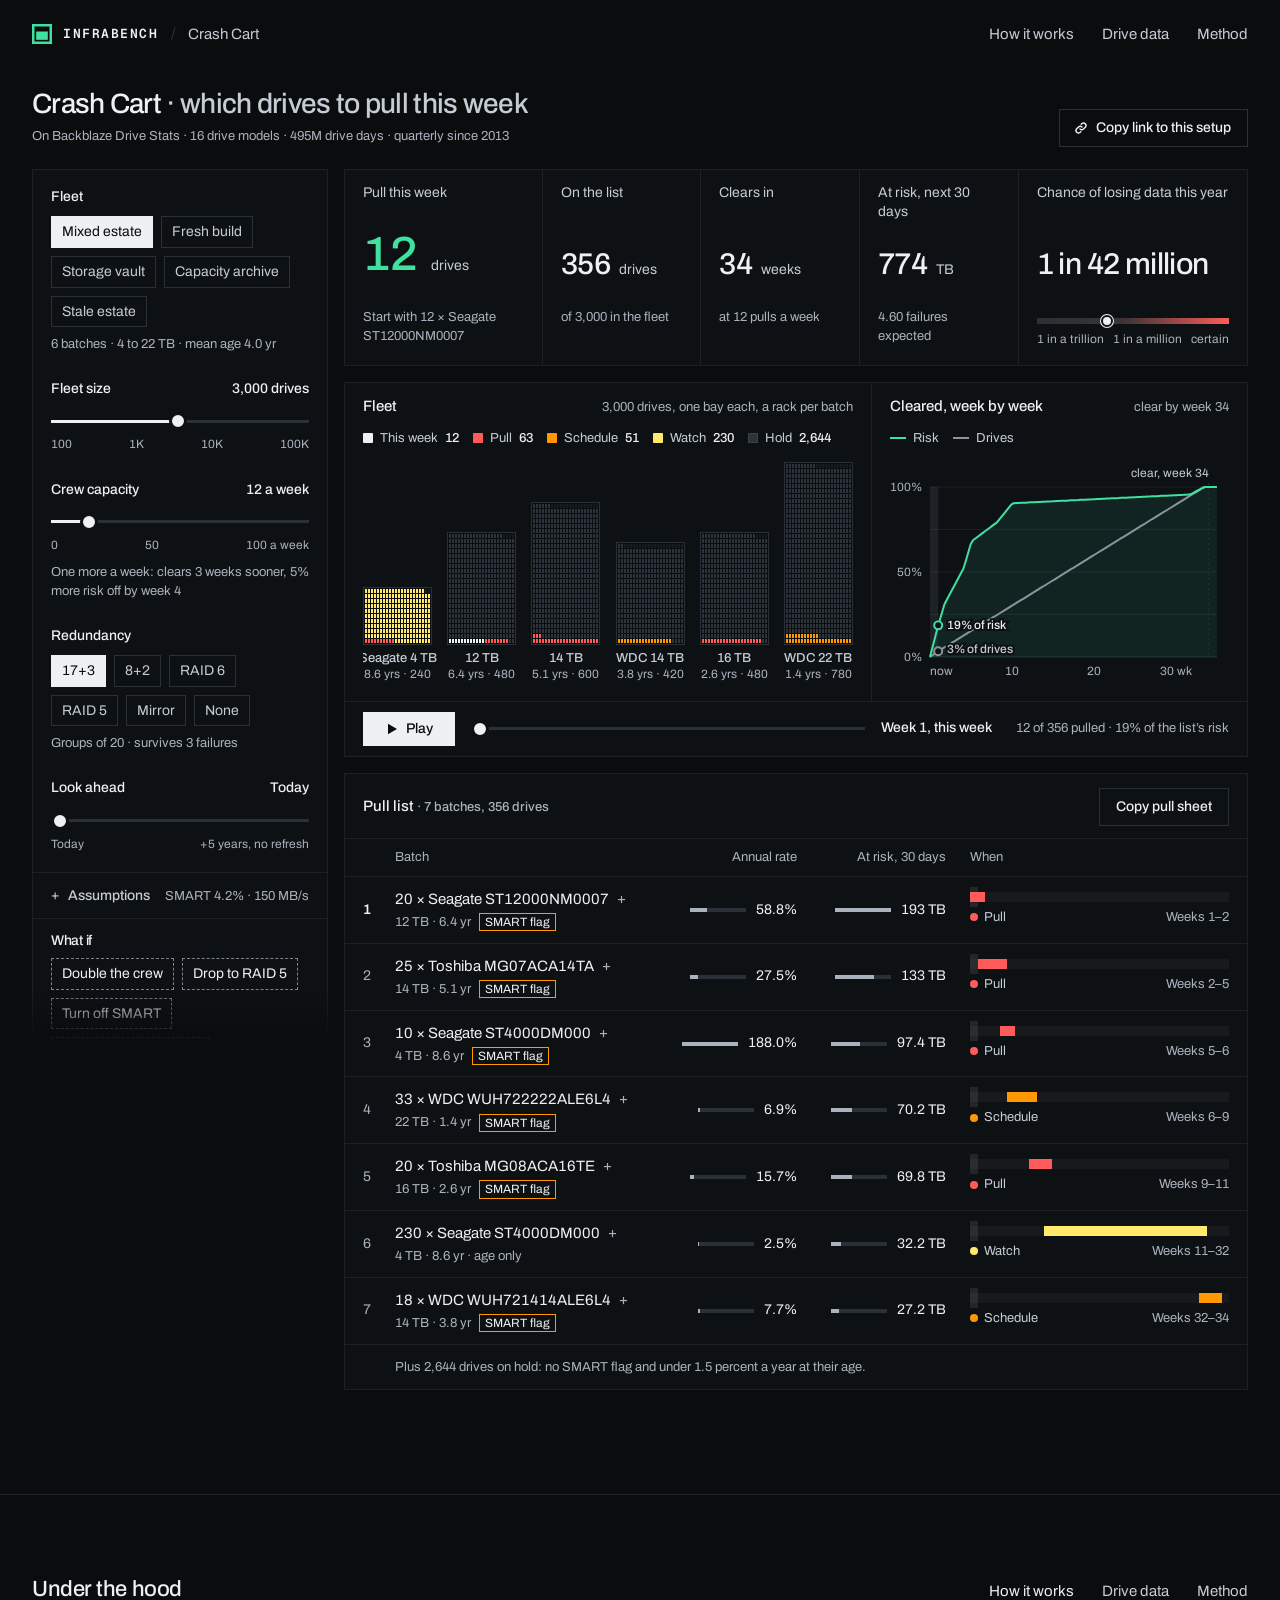
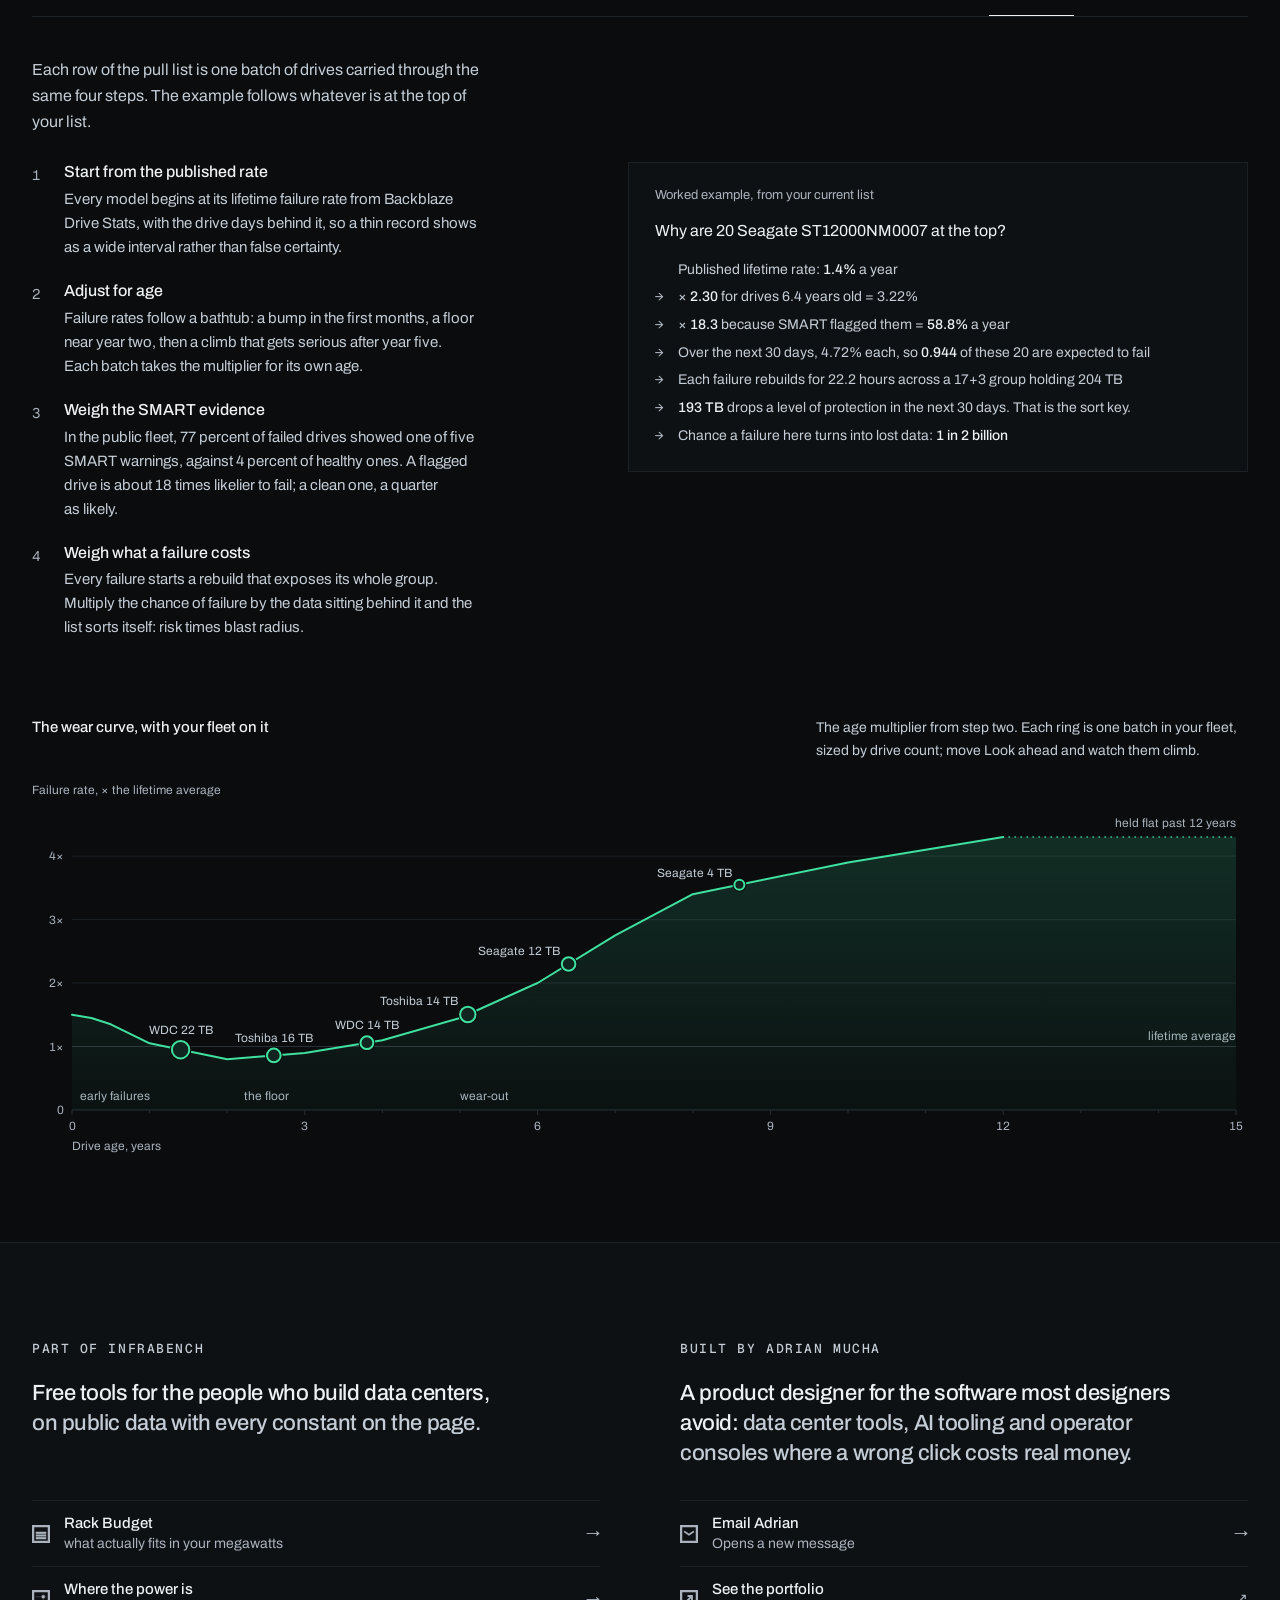
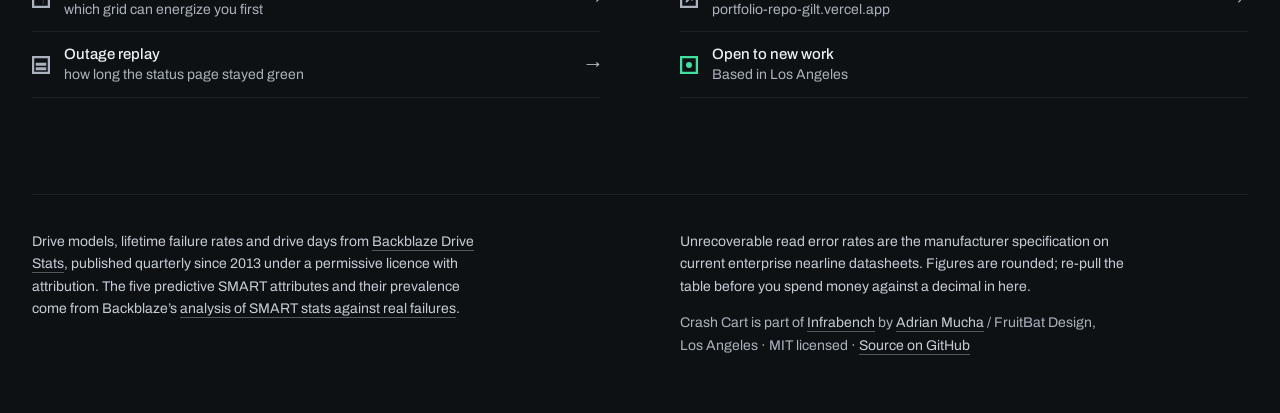
==== crash-cart/index.html @ 80527b2f "Stop printing the email address in the sign-off The Email Adrian row showed the address as its secon" ====
<!DOCTYPE html>
<html lang="en">
<head>
<meta charset="utf-8">
<meta name="viewport" content="width=device-width, initial-scale=1">
<title>Crash Cart · Infrabench</title>
<meta name="description" content="Drive failure triage on thirteen years of public fleet telemetry. Describe your fleet, get a ranked pull queue: which drives to swap this week, ordered by risk times blast radius, with the evidence that flagged each one.">
<meta property="og:title" content="Crash Cart · Which drives to pull this week">
<meta property="og:description" content="A live pull list for your fleet: public drive telemetry, a Bayesian read of SMART, and the rebuild math that decides what a failure actually costs you.">
<meta property="og:type" content="website">
<meta property="og:image" content="/crash-cart/og.png">
<meta name="twitter:card" content="summary_large_image">
<link rel="icon" href="/favicon.svg" type="image/svg+xml">
<link rel="icon" href="/favicon.png" type="image/png">
<link rel="apple-touch-icon" href="/apple-touch-icon.png">
<link rel="preconnect" href="https://fonts.googleapis.com">
<link rel="preconnect" href="https://fonts.gstatic.com" crossorigin>
<link href="https://fonts.googleapis.com/css2?family=Archivo:wght@400;500;600&family=Geist+Mono:wght@400;500;600&display=swap" rel="stylesheet">
<link rel="preconnect" href="https://www.googletagmanager.com">
<script src="/assets/analytics.js"></script>
<script defer src="https://cdn.vercel-insights.com/v1/script.js"></script>
<!-- Google tag (gtag.js) -->
<script async src="https://www.googletagmanager.com/gtag/js?id=G-B4K7J0G5X6"></script>
<script>
  window.dataLayer = window.dataLayer || [];
  function gtag(){dataLayer.push(arguments);}
  gtag('js', new Date());
  gtag('config', 'G-B4K7J0G5X6');
</script>
<style>
  /* Crash Cart as a working console, on the suite's home-page tokens and type scale.
     Inputs sit in a rail on the left; everything to the right of it redraws as they move:
     five figures, the fleet as a wall, the plan as a chart and the pull list. Explanation
     lives in tabs below the console, not on top of it. Green is the brand, focus and
     "cleared"; the band colours are status and always travel with their name. */
  :root{
    color-scheme:dark;
    --bg:#0A0C0E;          /* page surface */
    --bg2:#0E1114;         /* panels, one step up */
    --bg3:#14181C;         /* floating readouts */
    --line:#1C2126;        /* hairline */
    --line2:#2A3037;       /* stronger rule */
    --tx:#EEF1F3;          /* primary text */
    --tx2:#C4CDD5;         /* secondary text, APCA Lc 75 */
    --tx3:#AAB3BD;         /* fine print, APCA Lc 60 */
    --grn:#3FE0A0;         /* the brand glyph, focus, and risk cleared */
    /* Status, least to most urgent, plus "pulled". Searched for colour vision separation
       on #0E1114 with every pair checked: worst dE 9.0 under deutan, 15.3 normal. Hold is a
       recessive neutral, since most of any fleet is on hold and should read as context.
       Fills only; never text. */
    --r-pull:#FF5B5B;
    --r-sched:#FF9802;
    --r-watch:#FFEA6B;
    --r-hold:#2C333B;
    --r-week:#EEF1F3;      /* the week being looked at */
    --r-done:#2BA678;      /* already pulled by then */
    --c-drives:#8B949E;    /* the second line on the plan, dE 15.9 from green under deutan */
    --better:#3FE0A0; --worse:#FF9A8C;   /* change chips, always with an arrow and a number */
    --action-bg:#EEF1F3; --action-bg-hover:#FFFFFF; --action-fg:#0A0C0E;
    --control-border:#2A3037; --control-border-hover:#7B838D;
    --link-underline:rgba(168,176,184,.45);
    --fs-micro:12px; --fs-caption:13px; --fs-small:14px; --fs-ui:15px; --fs-body:16px; --fs-lead:18px;
    --fs-sub:20px; --fs-heading:22px; --fs-title:28px; --fs-kpi:30px; --fs-hero:48px;
    --col-gap:80px; --gutter:56px; --gap:16px; --rail:296px; --pad:18px;
    --sans:"Archivo",-apple-system,BlinkMacSystemFont,"Segoe UI",Helvetica,Arial,sans-serif;
    --mono:"Geist Mono",ui-monospace,SFMono-Regular,Menlo,Consolas,monospace;
  }
  @media(max-width:700px){:root{--fs-lead:17px;--fs-kpi:26px;--fs-hero:40px;--pad:16px}}
  @media(min-width:1680px){:root{--fs-micro:13px;--fs-caption:14px;--fs-small:15px;--fs-ui:16px;--fs-body:17px;--fs-lead:20px;
    --fs-sub:23px;--fs-heading:26px;--fs-title:34px;--fs-kpi:36px;--fs-hero:56px;--col-gap:112px;--gap:20px;--rail:336px;--pad:22px}}
  @media(min-width:2200px){:root{--fs-small:16px;--fs-body:18px;--fs-lead:21px;--fs-sub:24px;--fs-title:36px;--fs-kpi:40px;--fs-hero:60px;--col-gap:136px;--rail:360px}}

  *{box-sizing:border-box}
  [hidden]{display:none !important}
  html{-webkit-text-size-adjust:100%;text-size-adjust:100%}
  body{margin:0;background:var(--bg);color:var(--tx);font-family:var(--sans);font-size:var(--fs-body);line-height:1.6;
    -webkit-font-smoothing:antialiased;-moz-osx-font-smoothing:grayscale}
  /* a console wants the width: wider than the home page's reading column */
  .wrap{max-width:1440px;margin:0 auto;padding:0 32px}
  @media(max-width:640px){.wrap{padding:0 16px}}
  @media(min-width:1680px){.wrap{max-width:1640px}}
  @media(min-width:2200px){.wrap{max-width:1840px}}
  a{color:inherit}
  :focus-visible{outline:2px solid var(--grn);outline-offset:3px}
  .sr-only{position:absolute;width:1px;height:1px;margin:-1px;padding:0;overflow:hidden;clip:rect(0 0 0 0);white-space:nowrap;border:0}
  .skip{position:absolute;inset-inline-start:-9999px;top:0;z-index:20;padding:12px 18px;background:var(--action-bg);color:var(--action-fg);font-weight:600;font-size:var(--fs-ui)}
  .skip:focus{inset-inline-start:0}
  .glyph{color:var(--grn);flex:none;display:block}
  h2{font-size:var(--fs-heading);font-weight:500;letter-spacing:-.02em;line-height:1.2;margin:0}
  h3{font-size:var(--fs-ui);font-weight:500;line-height:1.3;margin:0}
  .num,.tn,.dash,.mini{font-variant-numeric:tabular-nums}
  /* chart labels are drawn at 12px in the markup; the scale owns their size */
  #plan text,#curve text{font-size:var(--fs-micro);font-variant-numeric:tabular-nums}

  /* ---------- header ---------- */
  .top{display:flex;align-items:center;justify-content:space-between;gap:24px;min-height:68px}
  .crumb{display:flex;align-items:center;gap:12px;min-width:0}
  .brand{display:inline-flex;align-items:center;gap:11px;text-decoration:none;
    font-family:var(--mono);font-size:var(--fs-caption);font-weight:600;letter-spacing:.12em;text-transform:uppercase}
  .brand .glyph{width:20px;height:20px}
  .crumb .sep{color:var(--line2)}
  .crumb .here{font-size:var(--fs-ui);color:var(--tx2);white-space:nowrap}
  .top nav{display:flex;gap:28px}
  .top nav a{font-size:var(--fs-ui);color:var(--tx2);text-decoration:none;padding:12px 0;white-space:nowrap}
  .top nav a:hover{color:var(--tx)}
  @media(max-width:600px){.top nav{display:none}}

  /* ---------- title bar: one line of what this is, and the share button ---------- */
  .tbar{display:flex;flex-wrap:wrap;align-items:flex-end;justify-content:space-between;gap:12px 24px;padding-block:20px 22px}
  .tbar h1{font-size:var(--fs-title);font-weight:500;letter-spacing:-.025em;line-height:1.15;margin:0;text-wrap:balance}
  .tbar h1 span{color:var(--tx2)}
  .tbar .src{font-size:var(--fs-caption);color:var(--tx3);margin:6px 0 0}
  .tbar .acts{display:flex;gap:10px}
  .tbar .acts .btn{padding-inline-start:14px}   /* the icon side, optically even with the text side */

  .btn{display:inline-flex;align-items:center;gap:8px;padding:9px 16px;background:var(--action-bg);color:var(--action-fg);
    font:inherit;font-size:var(--fs-small);font-weight:500;line-height:1.3;text-decoration:none;border:1px solid var(--action-bg);cursor:pointer;white-space:nowrap}
  .btn:hover{background:var(--action-bg-hover);border-color:var(--action-bg-hover)}
  .btn.ghost{background:none;color:var(--tx);border-color:var(--control-border)}
  .btn.ghost:hover{border-color:var(--control-border-hover)}
  .btn svg{width:14px;height:14px;flex:none}
  .btn:disabled{opacity:.45;cursor:default}

  /* ---------- the console ---------- */
  .pn{background:var(--bg2);border:1px solid var(--line);min-width:0}
  .pn-hd{display:flex;flex-wrap:wrap;align-items:baseline;justify-content:space-between;gap:6px 16px}
  .pn-hd h2{font-size:var(--fs-ui);font-weight:500;letter-spacing:0;line-height:1.3}
  .pn-hd .meta{font-size:var(--fs-caption);color:var(--tx3)}

  /* The rail spans every row; the empty last row takes whatever height it has over the
     panels, so a short pull list never stretches the rows above it. */
  .dash{display:grid;grid-template-columns:var(--rail) minmax(0,1fr);grid-template-rows:auto auto auto 1fr;
    grid-template-areas:"rail kpi" "rail viz" "rail list" "rail .";gap:var(--gap);padding-bottom:88px}
  .rail{grid-area:rail;align-self:start;position:sticky;top:12px;max-height:calc(100vh - 24px);overflow-y:auto;scrollbar-width:thin}
  /* on a short screen the rail scrolls inside itself; a fade says there is more below */
  .rail.more-below{-webkit-mask-image:linear-gradient(to bottom,#000 calc(100% - 56px),transparent);mask-image:linear-gradient(to bottom,#000 calc(100% - 56px),transparent)}
  .kpiw{grid-area:kpi;container-type:inline-size;min-width:0}
  .vizw{grid-area:viz;container-type:inline-size;min-width:0}
  .listw{grid-area:list;min-width:0;container:list / inline-size}
  @media(max-width:1180px){:root{--rail:264px}}
  @media(max-width:900px){
    .dash{grid-template-columns:minmax(0,1fr);grid-template-rows:none;grid-template-areas:"kpi" "rail" "viz" "list";padding-bottom:64px}
    .rail{position:static;max-height:none;overflow:visible}
  }

  /* ---------- inputs ---------- */
  .rail .grp{border:0;margin:0;padding:12px var(--pad);min-width:0}
  .rail > .grp:first-child{padding-top:16px}
  .rail > .grp:nth-child(5){padding-bottom:18px}
  .grp > legend,.grp-h{display:flex;justify-content:space-between;align-items:baseline;gap:12px;width:100%;
    padding:0;margin:0 0 8px;font-size:var(--fs-small);font-weight:500;color:var(--tx)}
  .rail fieldset.grp > legend{float:left}
  .rail fieldset.grp > legend + *{clear:both}
  .grp-h label{cursor:pointer}
  .grp output{font-size:var(--fs-small);font-weight:500;color:var(--tx);font-variant-numeric:tabular-nums;white-space:nowrap}
  .hint{font-size:var(--fs-caption);line-height:1.45;color:var(--tx3);margin:8px 0 0}

  .chips{display:flex;flex-wrap:wrap;gap:8px}
  .chip{position:relative;display:inline-flex}
  .chip input{position:absolute;inset:0;opacity:0;margin:0;cursor:pointer}
  .chip span{display:inline-block;padding:5px 10px;border:1px solid var(--control-border);font-size:var(--fs-small);line-height:1.4;
    color:var(--tx2);white-space:nowrap;cursor:pointer}
  .chip input:hover + span{border-color:var(--control-border-hover);color:var(--tx)}
  .chip input:checked + span{border-color:var(--tx);color:var(--action-fg);background:var(--tx)}
  .chip input:focus-visible + span{outline:2px solid var(--grn);outline-offset:2px}

  input[type=range]{-webkit-appearance:none;appearance:none;display:block;width:100%;height:26px;margin:0;background:transparent;cursor:pointer;--fill:50%}
  input[type=range]::-webkit-slider-runnable-track{height:3px;background:linear-gradient(to right,var(--tx) var(--fill),var(--line2) var(--fill))}
  input[type=range]:dir(rtl)::-webkit-slider-runnable-track{background:linear-gradient(to left,var(--tx) var(--fill),var(--line2) var(--fill))}
  input[type=range]::-moz-range-track{height:3px;background:var(--line2)}
  input[type=range]::-moz-range-progress{height:3px;background:var(--tx)}
  input[type=range]::-webkit-slider-thumb{-webkit-appearance:none;width:18px;height:18px;margin-top:-7.5px;border-radius:50%;background:var(--tx);border:3px solid var(--bg2);transition:transform .12s ease}
  input[type=range]::-moz-range-thumb{width:12px;height:12px;border-radius:50%;background:var(--tx);border:3px solid var(--bg2)}
  input[type=range]:active::-webkit-slider-thumb{transform:scale(1.2)}
  input[type=range]:focus-visible{outline:none}
  input[type=range]:focus-visible::-webkit-slider-thumb{box-shadow:0 0 0 2px var(--grn)}
  input[type=range]:focus-visible::-moz-range-thumb{box-shadow:0 0 0 2px var(--grn)}
  input[type=range]:disabled{opacity:.4;cursor:default}
  .scale{display:flex;justify-content:space-between;font-size:var(--fs-micro);color:var(--tx3);margin-top:1px;font-variant-numeric:tabular-nums}

  details.more{border-top:1px solid var(--line)}
  details.more > summary{display:flex;align-items:baseline;gap:12px;cursor:pointer;list-style:none;padding:11px var(--pad);font-size:var(--fs-small);font-weight:500;color:var(--tx2)}
  details.more > summary .sv{margin-inline-start:auto;font-size:var(--fs-caption);font-weight:400;color:var(--tx3);white-space:nowrap}
  details.more[open] > summary .sv{visibility:hidden}
  details.more > summary::-webkit-details-marker{display:none}
  details.more > summary::before{content:"+";display:inline-block;width:1.2em;margin-inline-end:-12px;color:var(--tx3);font-family:var(--mono)}
  details.more[open] > summary::before{content:"\2212"}
  details.more > summary:hover{color:var(--tx)}
  details.more .grp{border-top:0;padding-top:4px}

  .whatif{padding:14px var(--pad) 16px;border-top:1px solid var(--line)}
  .whatif h2{font-size:var(--fs-small);font-weight:500;margin:0 0 8px}
  .whatif div{display:flex;flex-wrap:wrap;gap:8px}
  .whatif button{font:inherit;font-size:var(--fs-small);line-height:1.4;color:var(--tx);background:none;border:1px dashed var(--control-border-hover);padding:5px 10px;cursor:pointer;white-space:nowrap}
  .whatif button:hover{border-style:solid;border-color:var(--tx)}
  .whatif button:disabled{color:var(--tx3);border-color:var(--line2);cursor:default;border-style:dashed}

  /* ---------- the five figures ---------- */
  .kpis{display:grid;grid-template-columns:1.25fr 1fr 1fr 1fr 1.45fr;gap:1px;margin:0;background:var(--line)}
  /* each tile spans four rows of the strip, so labels, values, changes and notes line up across it */
  .kpi{position:relative;display:grid;grid-row:span 4;grid-template-rows:subgrid;row-gap:0;margin:0;padding:14px var(--pad) 16px;background:var(--bg2);min-width:0}
  .kpi .v{align-self:end}
  .kpi dt{font-size:var(--fs-small);color:var(--tx2);line-height:1.35}
  .kpi dd{margin:0}
  .kpi .v{display:flex;align-items:baseline;flex-wrap:wrap;column-gap:.3em;margin-top:6px;font-size:var(--fs-kpi);font-weight:500;letter-spacing:-.02em;line-height:1.1;font-variant-numeric:tabular-nums}
  .kpi .v b{font-weight:500;white-space:nowrap}
  .kpi .v small{font-size:var(--fs-small);font-weight:400;color:var(--tx2);letter-spacing:0}
  .kpi.main .v{font-size:var(--fs-hero)}
  .kpi.main .v b{color:var(--grn)}
  .kpi .d{display:flex;align-items:center;gap:5px;min-height:1.5em;margin-top:6px;font-size:var(--fs-caption);font-weight:500;color:var(--tx3);font-variant-numeric:tabular-nums;white-space:nowrap}
  .kpi .d.good{color:var(--better)} .kpi .d.bad{color:var(--worse)}
  .kpi .d i{font-style:normal;font-size:.75em}
  .kpi .s{margin-top:2px;font-size:var(--fs-caption);color:var(--tx3);line-height:1.45;text-wrap:pretty}
  .kpi.hit{animation:kflash .7s ease-out}
  @keyframes kflash{from{background:#1A2026}to{background:var(--bg2)}}
  /* where the odds sit between one in a trillion and certain */
  .gauge{position:relative;height:6px;margin:12px 0 0;background:linear-gradient(to right,#2A3037 0%,#3A3434 45%,#FF5B5B 100%)}
  .gauge:dir(rtl){background:linear-gradient(to left,#2A3037 0%,#3A3434 45%,#FF5B5B 100%)}
  .gauge .mk,.gauge .was{position:absolute;top:50%;width:12px;height:12px;margin:0;margin-block-start:-6px;margin-inline-start:-6px;border-radius:50%;inset-inline-start:var(--p,0%)}
  .gauge .mk{background:var(--tx);border:2px solid var(--bg2);box-shadow:0 0 0 1px var(--tx)}
  .gauge .was{border:1.5px dashed var(--tx3);background:transparent}
  .gscale{display:flex;justify-content:space-between;margin-top:6px;font-size:var(--fs-micro);color:var(--tx3)}
  .alert{display:flex;align-items:center;gap:10px;margin:0;padding:10px var(--pad);background:var(--bg2);border:1px solid var(--line);border-top:0;font-size:var(--fs-small);line-height:1.45;color:var(--tx);text-wrap:pretty}
  .alert .ic{width:10px;height:10px;flex:none}
  .alert.warn .ic{background:var(--r-sched)} .alert.bad .ic{background:var(--r-pull)} .alert.ok .ic{background:var(--grn)}
  @container (max-width:860px){
    .kpis{grid-template-columns:repeat(6,minmax(0,1fr))}
    .kpi{grid-column:span 2} .kpi.risk,.kpi.odds{grid-column:span 3}
  }
  @container (max-width:520px){
    /* two by two, with the odds, the longest figure, across the bottom */
    .kpis{grid-template-columns:repeat(2,minmax(0,1fr))}
    .kpi,.kpi.risk,.kpi.main{grid-column:span 1} .kpi.odds{grid-column:1 / -1}
  }

  /* ---------- the wall and the plan, driven by one week scrubber ---------- */
  .viz{display:grid;grid-template-columns:minmax(0,7fr) minmax(0,5fr)}
  .viz > figure{margin:0;padding:14px var(--pad) 16px;min-width:0}
  .viz > figure + figure{border-inline-start:1px solid var(--line)}
  @container (max-width:820px){
    .viz{grid-template-columns:minmax(0,1fr)}
    .viz > figure + figure{border-inline-start:0;border-top:1px solid var(--line)}
  }
  .legend{display:flex;flex-wrap:wrap;gap:4px 14px;margin:10px 0 12px;padding:0;list-style:none;font-size:var(--fs-caption);color:var(--tx2)}
  .legend li{display:inline-flex;align-items:center;gap:7px;white-space:nowrap;cursor:default}
  .legend b{font-weight:500;color:var(--tx);font-variant-numeric:tabular-nums}
  .sw{width:10px;height:10px;flex:none;border-radius:1px}
  .sw.done{background:var(--r-done)} .sw.week{background:var(--r-week)} .sw.pull{background:var(--r-pull)} .sw.sched{background:var(--r-sched)}
  .sw.watch{background:var(--r-watch)} .sw.hold{background:var(--r-hold);box-shadow:inset 0 0 0 1px #3A424B}
  .ln{width:16px;height:0;flex:none;border-top:2px solid}
  .ln.risk{border-color:var(--grn)} .ln.drv{border-color:var(--c-drives)} .ln.was{border-top:2px dashed var(--tx3)}
  .box{position:relative}
  #wall{display:block;width:100%;touch-action:pan-y;cursor:pointer}
  #plan{display:block;width:100%;overflow:visible;touch-action:pan-y;cursor:crosshair}
  /* floating readouts lift with a ring and a shadow rather than a solid border, so they sit
     cleanly over whatever colour is underneath */
  .tip{position:absolute;z-index:5;pointer-events:none;min-width:190px;max-width:280px;padding:9px 12px;background:var(--bg3);
    font-size:var(--fs-caption);line-height:1.45;color:var(--tx2);box-shadow:0 0 0 1px rgba(255,255,255,.1),0 8px 24px rgba(0,0,0,.45)}
  .tip b{display:block;color:var(--tx);font-weight:500;font-size:var(--fs-small)}
  .tip .k{display:flex;align-items:center;gap:7px;margin-top:5px;color:var(--tx)}
  .tip .row{display:flex;justify-content:space-between;gap:16px;margin-top:3px}
  .tip .row span:last-child{color:var(--tx);font-variant-numeric:tabular-nums}

  .player{grid-column:1 / -1;display:flex;align-items:center;gap:10px 16px;padding:10px var(--pad);border-top:1px solid var(--line)}
  .player .btn{padding:7px 14px 7px 12px;min-width:92px;justify-content:center}
  /* play and pause both live in the button and cross-fade, so the swap reads as one control changing state */
  .pi{display:inline-grid;flex:none;width:14px;height:14px}
  .pi svg{grid-area:1 / 1}
  .pi .ia,#play.playing .pi .ip{opacity:0;scale:.25;filter:blur(4px)}
  #play.playing .pi .ia{opacity:1;scale:1;filter:blur(0)}
  @media (prefers-reduced-motion: no-preference){
    .pi svg{transition:opacity .3s cubic-bezier(.2,0,0,1),scale .3s cubic-bezier(.2,0,0,1),filter .3s cubic-bezier(.2,0,0,1)}
  }
  .player > *{flex:none}
  .player input[type=range]{flex:1 1 0;width:auto;min-width:100px}
  .player output{font-size:var(--fs-small);font-weight:500;white-space:nowrap;font-variant-numeric:tabular-nums;min-width:8.5em}
  .player .st{font-size:var(--fs-caption);color:var(--tx3);white-space:nowrap;font-variant-numeric:tabular-nums;min-width:14em;text-align:end}
  @container (max-width:640px){
    .player{flex-wrap:wrap}
    .player input[type=range]{order:3;flex-basis:100%}
    .player .st{order:4;text-align:start;min-width:0}
  }

  /* ---------- the pull list ---------- */
  .listw .pn-hd{padding:14px var(--pad) 12px}
  .listw .pn-hd .r{display:flex;align-items:center;gap:16px}
  table.pl{width:100%;border-collapse:collapse;font-size:var(--fs-small)}
  .pl th{font-size:var(--fs-caption);font-weight:400;color:var(--tx3);text-align:start;padding:8px 12px;border-top:1px solid var(--line);white-space:nowrap}
  .pl td{padding:10px 12px;border-top:1px solid var(--line);vertical-align:middle}
  .pl th:first-child,.pl td:first-child{padding-inline-start:var(--pad)}
  .pl th:last-child,.pl td:last-child{padding-inline-end:var(--pad)}
  .pl .rk{width:2.6em;color:var(--tx3);font-variant-numeric:tabular-nums}
  .pl th.n,.pl td.n{text-align:end}
  .pl td.n{white-space:nowrap;font-variant-numeric:tabular-nums}
  .pl .exp{display:block;padding:0;margin:0;background:none;border:0;font:inherit;color:inherit;text-align:start;cursor:pointer}
  .pl .nm{display:block;color:var(--tx);font-size:var(--fs-ui)}
  .pl .nm::after{content:"+";font-family:var(--mono);color:var(--tx3);margin-inline-start:.5em}
  .pl .exp[aria-expanded="true"] .nm::after{content:"\2212"}
  .pl .exp:hover .nm{text-decoration:underline;text-decoration-thickness:1px;text-underline-offset:.3em}
  .pl .mt{display:flex;flex-wrap:wrap;align-items:center;gap:2px 8px;font-size:var(--fs-caption);color:var(--tx3);margin-top:1px}
  .flag{display:inline-block;padding:0 5px;border:1px solid var(--r-sched);color:var(--tx);font-size:var(--fs-micro);line-height:1.35}
  /* magnitudes as thin bars, each against the largest in the list */
  .bar{display:inline-block;width:56px;height:4px;margin-inline-end:10px;background:var(--line2);vertical-align:middle}
  .bar i{display:block;height:100%;background:var(--tx3)}
  .pl .when{width:32%;min-width:180px}
  .gantt{position:relative;height:10px;background:rgba(238,241,243,.035);cursor:pointer}
  .gantt .nw{position:absolute;top:-5px;bottom:-5px;background:rgba(238,241,243,.09);pointer-events:none}
  .gantt .g{position:absolute;top:0;bottom:0;min-width:3px;overflow:hidden}
  .gantt .g.pull{background:var(--r-pull)} .gantt .g.sched{background:var(--r-sched)} .gantt .g.watch{background:var(--r-watch)}
  .gantt .g i{position:absolute;inset-block:0;inset-inline-start:0;background:var(--r-done)}
  .gl{display:flex;justify-content:space-between;gap:12px;margin-top:5px;font-size:var(--fs-caption);color:var(--tx3);white-space:nowrap}
  .gl .bd{display:inline-flex;align-items:center;gap:6px;color:var(--tx2)}
  @media (prefers-reduced-motion: no-preference){
    .bar i{transition:width .3s ease}
    .gantt .g{transition:inset-inline-start .3s ease,width .3s ease}
    .gantt .g i{transition:width .2s linear}
    .gantt .nw{transition:inset-inline-start .2s linear,width .3s ease}
    .gauge .mk,.gauge .was{transition:inset-inline-start .35s cubic-bezier(.2,.7,.2,1)}
  }
  .pl tr.qr.lit td{background:#12161A}
  .pl tr.qr.cur td.rk{color:var(--tx);font-weight:600}
  .pl tr.qr.past .nm,.pl tr.qr.past td.n{color:var(--tx3)}
  .pl tr.qd td{padding:2px 12px 18px;border-top:0}
  .pl tr.hold td{color:var(--tx3);font-size:var(--fs-caption);padding-block:12px}
  .dot{display:inline-block;width:8px;height:8px;border-radius:50%;flex:none}
  .dot.pull{background:var(--r-pull)} .dot.sched{background:var(--r-sched)} .dot.watch{background:var(--r-watch)} .dot.hold{background:var(--r-hold)}
  .dot.done{background:var(--r-done)} .dot.week{background:var(--r-week)}

  /* a row's arithmetic, as the numbers that multiply into it */
  .calc{display:flex;flex-wrap:wrap;align-items:center;gap:6px;margin:0}
  .calc + .calc{margin-top:6px}
  .calc .c{display:inline-flex;flex-direction:column;padding:5px 10px;border:1px solid var(--line2);background:var(--bg);line-height:1.3}
  .calc .c b{font-weight:500;color:var(--tx);font-variant-numeric:tabular-nums;font-size:var(--fs-small)}
  .calc .c span{font-size:var(--fs-micro);color:var(--tx3)}
  .calc .c.out{border-color:var(--tx3)}
  .calc .op{color:var(--tx3);font-family:var(--mono);font-size:var(--fs-small);padding:0 2px}
  .qd .note{margin:10px 0 0;color:var(--tx3);font-size:var(--fs-caption);max-width:54ch;text-wrap:pretty}

  /* below about 840px of its own width the table's five columns squeeze the names; the
     rows stack instead, wherever the panel happens to be that narrow */
  @container list (max-width:839px){
    /* the headers leave the screen but stay in the table, so each value keeps its column name for screen readers */
    .pl thead{position:absolute;width:1px;height:1px;overflow:hidden;clip-path:inset(50%);white-space:nowrap}
    .pl tr.qr{position:relative;display:flex;flex-wrap:wrap;align-items:center;column-gap:16px;row-gap:6px;
      padding:12px var(--pad) 14px calc(var(--pad) + 2em);border-top:1px solid var(--line)}
    .pl tr.qr td{border:0;padding:0}
    .pl td.rk{position:absolute;inset-inline-start:var(--pad);top:13px;width:auto}
    .pl td.who{flex:1 1 100%}
    .pl td.n{text-align:start}
    .pl td.n .bar{display:none}
    .pl td.n.rate::after{content:" a year";color:var(--tx3)}
    .pl td.n.risk::after{content:" at risk";color:var(--tx3)}
    .pl td.when{flex:1 1 100%;width:auto;min-width:0;padding:0}
    .pl tr.qd{display:block} .pl tr.qd td{display:block;padding:0 var(--pad) 16px calc(var(--pad) + 2em)}
    .pl tr.qd td:first-child{display:none}
    .pl tr.hold{display:block} .pl tr.hold td{display:block;padding:12px var(--pad);border-top:1px solid var(--line)}
    .pl tr.hold td:first-child{display:none}
  }

  /* ---------- under the hood: one tab at a time ---------- */
  .ref{padding-block:72px 88px;border-top:1px solid var(--line)}
  .ref-hd{display:flex;flex-wrap:wrap;align-items:flex-end;justify-content:space-between;gap:16px 40px;border-bottom:1px solid var(--line);margin-bottom:40px}
  .ref-hd h2{padding-bottom:14px}
  .tabs{display:flex;gap:28px;overflow-x:auto;scrollbar-width:none}
  .tabs button{background:none;border:0;border-bottom:2px solid transparent;margin-bottom:-1px;padding:12px 0;font:inherit;font-size:var(--fs-ui);color:var(--tx2);cursor:pointer;white-space:nowrap}
  .tabs button:hover{color:var(--tx)}
  .tabs button[aria-selected="true"]{color:var(--tx);border-bottom-color:var(--tx)}
  .tabs button:focus-visible{outline-offset:-2px}
  [role=tabpanel]:focus-visible{outline-offset:8px}
  .two{display:grid;grid-template-columns:minmax(0,5fr) minmax(0,6fr);column-gap:var(--col-gap);row-gap:48px}
  @media(max-width:900px){.two{grid-template-columns:minmax(0,1fr)}}
  .lead{margin:0 0 28px;color:var(--tx2);max-width:50ch;text-wrap:pretty}
  .steps{margin:0;padding:0;list-style:none;counter-reset:s}
  .steps li{counter-increment:s;display:grid;grid-template-columns:2em minmax(0,1fr);padding:0 0 22px}
  .steps li::before{content:counter(s);font-family:var(--mono);color:var(--tx3);font-size:var(--fs-small);padding-top:2px}
  .steps h3{font-size:var(--fs-body);margin-bottom:4px}
  .steps p{margin:0;color:var(--tx2);font-size:var(--fs-ui);max-width:46ch;text-wrap:pretty}
  .ex{margin:0;align-self:start;background:var(--bg2);border:1px solid var(--line);padding:22px 26px}
  .ex figcaption{font-size:var(--fs-caption);color:var(--tx3);margin:0 0 12px}
  .ex .q{font-size:var(--fs-body);color:var(--tx);margin:0 0 12px;text-wrap:balance}
  .chain{margin:0;padding:0;list-style:none;font-size:var(--fs-small);line-height:1.55;color:var(--tx2)}
  .chain li{display:grid;grid-template-columns:1.6em minmax(0,1fr);padding:3px 0}
  .chain li::before{content:"\2192";color:var(--tx3);font-family:var(--mono)}
  .chain li:first-child::before{content:""}
  .chain b{color:var(--tx);font-weight:500;font-variant-numeric:tabular-nums}
  .curve{margin-top:56px}
  .curve-hd{display:flex;flex-wrap:wrap;justify-content:space-between;align-items:baseline;gap:8px 24px;margin-bottom:12px}
  .curve-hd p{margin:0;color:var(--tx2);font-size:var(--fs-small);max-width:54ch;text-wrap:pretty}
  #curve{display:block;width:100%;height:auto;overflow:visible}
  .ctip{position:absolute;z-index:5;pointer-events:none;padding:8px 10px;background:var(--bg3);box-shadow:0 0 0 1px rgba(255,255,255,.1),0 8px 24px rgba(0,0,0,.45);font-size:var(--fs-small);line-height:1.4;color:var(--tx2);white-space:nowrap}
  .ctip b{display:block;color:var(--tx);font-weight:500}

  .tscroll{overflow-x:auto}
  .tscroll.more-end{-webkit-mask-image:linear-gradient(to right,#000 calc(100% - 56px),transparent);mask-image:linear-gradient(to right,#000 calc(100% - 56px),transparent)}
  table.ref-t{width:100%;border-collapse:collapse;font-size:var(--fs-small);min-width:720px}
  .ref-t th{font-weight:400;color:var(--tx3);text-align:start;padding:8px 16px 10px 0;border-bottom:1px solid var(--line2);font-size:var(--fs-caption)}
  .ref-t td,.ref-t tbody th{padding:12px 16px 12px 0;border-bottom:1px solid var(--line);vertical-align:top;text-align:start;font-weight:400;color:var(--tx2)}
  .ref-t tbody th{color:var(--tx)}
  .ref-t .m{font-variant-numeric:tabular-nums;white-space:nowrap}
  .ref-t .ci{display:block;color:var(--tx3);font-size:var(--fs-caption)}
  .ref-t .nt{display:block;max-width:40ch;text-wrap:pretty}   /* on the text, since table cells ignore max-width */
  .profs{display:grid;grid-template-columns:repeat(auto-fill,minmax(260px,1fr));gap:1px;margin:48px 0 0;background:var(--line);border:1px solid var(--line)}
  .profs div{background:var(--bg2);padding:18px 20px}
  .profs dt{font-size:var(--fs-ui);font-weight:500;color:var(--tx)}
  .profs dd{margin:6px 0 0;font-size:var(--fs-small);color:var(--tx2);text-wrap:pretty}
  .profs dd.f{font-size:var(--fs-caption);color:var(--tx3)}

  dl.eq{margin:0}
  dl.eq div{display:grid;grid-template-columns:minmax(0,11em) minmax(0,1fr);gap:4px 24px;padding:12px 0;border-bottom:1px solid var(--line)}
  dl.eq div:first-child{border-top:1px solid var(--line)}
  dl.eq dt{color:var(--tx);font-size:var(--fs-small)}
  dl.eq dd{margin:0;color:var(--tx2);font-size:var(--fs-small);font-family:var(--mono);line-height:1.6}
  dl.eq dd i{font-family:var(--sans);font-style:normal;color:var(--tx3)}
  dl.eq var{font-style:normal;color:var(--tx)}
  @media(max-width:560px){dl.eq div{grid-template-columns:minmax(0,1fr)}}
  .calls p{margin:0 0 16px;color:var(--tx2);max-width:50ch;text-wrap:pretty}
  .calls p b{color:var(--tx);font-weight:500}

  /* ---------- about and footer ----------
     The page's sign-off, on its own full-bleed band one step up from the page, so it reads
     as the suite and the author rather than more of the tool. Two mirrored halves: each
     gets a label in the wordmark's voice, a two-tone line and three rows, and the halves
     share their rows through a subgrid, so the labels, the lines and the lists start level
     whatever the lines' lengths. The footer keeps the halves: the sources on the left, the
     caveat and the credit on the right. */
  .sec{padding-block:96px;border-top:1px solid var(--line)}
  @media(max-width:700px){.sec{padding-block:64px}.ref{padding-block:56px 64px}}
  .about,footer{background:var(--bg2)}
  .about .wrap,footer .wrap{display:grid;grid-template-columns:repeat(2,minmax(0,1fr));column-gap:var(--col-gap)}
  .about .wrap{grid-template-rows:repeat(3,auto)}
  .so-half{grid-row:span 3;display:grid;grid-template-rows:subgrid}
  .so-label{margin:0 0 20px;font-family:var(--mono);font-size:var(--fs-caption);font-weight:500;letter-spacing:.12em;
    line-height:20px;text-transform:uppercase;color:var(--tx2)}
  .so-line{margin:0;font-size:var(--fs-heading);font-weight:500;letter-spacing:-.02em;line-height:1.35;color:var(--tx);text-wrap:balance}
  .so-line span{color:var(--tx2)}
  .so-rows{align-self:start;list-style:none;margin:32px 0 0;padding:0;border-bottom:1px solid var(--line)}
  .so-rows li > *{display:grid;grid-template-columns:auto minmax(0,1fr) auto;align-items:center;column-gap:14px;padding:12px 0;
    border-top:1px solid var(--line);color:var(--tx2);text-decoration:none}
  .so-rows .glyph{width:18px;height:18px;color:var(--tx3)}
  .so-name{display:block;font-size:var(--fs-ui);font-weight:500;line-height:1.4;color:var(--tx)}
  .so-what{display:block;font-size:var(--fs-small);line-height:1.4;color:var(--tx3)}
  .so-end{font-size:var(--fs-small);color:var(--tx3)}
  /* the links light up on hover; availability is a status, so its glyph stays green */
  .so-rows a:hover .glyph,.so-open .glyph{color:var(--grn)}
  .so-rows a:hover .so-end{color:var(--tx)}
  footer{padding:0 0 56px;font-size:var(--fs-small);color:var(--tx3)}
  footer .wrap{row-gap:14px}
  footer .wrap::before{content:"";grid-column:1 / -1;border-top:1px solid var(--line);margin-bottom:22px}
  footer p{margin:0;max-width:58ch;text-wrap:pretty}
  footer .fine{color:var(--tx2)}
  footer .fine:first-of-type{grid-row:span 2}
  /* stacked, the author comes first */
  @media(max-width:900px){
    .about .wrap,footer .wrap{grid-template-columns:minmax(0,1fr)}
    .about .wrap{grid-template-rows:none;row-gap:64px}
    .so-half{grid-row:auto;display:block}
    .about .me{order:-1}
    .so-line{font-size:var(--fs-sub)}
    footer .fine:first-of-type{grid-row:auto}
  }
  footer a{color:var(--tx2);text-decoration:underline;text-decoration-thickness:1px;text-underline-offset:.3em;text-decoration-color:var(--link-underline)}
  footer a:hover{color:var(--tx);text-decoration-color:currentColor}

  /* phone: when the figures scroll away under the inputs, a one-line copy rides along */
  .mini{position:fixed;inset-inline:12px;bottom:calc(12px + env(safe-area-inset-bottom));z-index:15;display:none;align-items:center;justify-content:space-between;gap:12px;
    padding:12px 16px;background:var(--bg3);box-shadow:0 0 0 1px rgba(255,255,255,.1),0 10px 30px rgba(0,0,0,.5);font-size:var(--fs-small);color:var(--tx2)}
  .mini b{color:var(--tx);font-weight:500;font-size:var(--fs-ui)}
  .mini.on{display:flex}
  @media(min-width:901px){.mini.on{display:none}}

  .toast{position:fixed;bottom:24px;inset-inline-start:50%;transform:translate(-50%,8px);z-index:30;padding:10px 16px;background:var(--action-bg);color:var(--action-fg);
    font-size:var(--fs-small);font-weight:500;opacity:0;pointer-events:none}
  .toast.on{opacity:1;transform:translate(-50%,0)}
  @media (prefers-reduced-motion: no-preference){
    html{scroll-behavior:smooth}
    /* the toast leaves faster and softer than it arrived */
    .toast{transition:opacity .15s ease-out,transform .15s ease-out}
    .toast.on{transition-duration:.2s}
    /* a press gives way a little; joined segments, tabs and text links stay still */
    .btn,.whatif button,.chip span{transition:scale .15s ease-out}
    .btn:active:not(:disabled),.whatif button:active:not(:disabled),.chip input:active + span{scale:.96}
  }
  @media (prefers-reduced-motion: reduce){ .kpi.hit{animation:none} }

  @media print{
    :root{--bg:#fff;--bg2:#fff;--bg3:#fff;--line:#c7cdd5;--line2:#a8b1bc;--tx:#12161b;--tx2:#39424d;--tx3:#5b6470}
    .top nav,.tbar .acts,.rail,.vizw,.mini,.toast,.skip,.ref,.sec,.listw .pn-hd .btn,.gauge,.gscale{display:none}
    .dash{display:block;padding:0} .kpiw{margin-bottom:16px}
    .print-url{display:block;margin-top:14px;font-family:var(--mono);font-size:11px;word-break:break-all}
  }
  .print-url{display:none}
</style>
</head>
<body>

<a class="skip" href="#console">Skip to the tool</a>

<svg width="0" height="0" style="position:absolute" aria-hidden="true">
  <symbol id="g-infrabench" viewBox="0 0 24 24"><rect x="1.5" y="1.5" width="21" height="21" fill="none" stroke="currentColor" stroke-width="3"/><rect x="5" y="9" width="14" height="10" fill="currentColor"/></symbol>
  <symbol id="g-rack-budget" viewBox="0 0 24 24"><rect x="1.5" y="1.5" width="21" height="21" fill="none" stroke="currentColor" stroke-width="3"/><rect x="5" y="16.2" width="14" height="2.8" fill="currentColor"/><rect x="5" y="12.6" width="14" height="2.8" fill="currentColor"/><rect x="5" y="9" width="14" height="2.8" fill="currentColor"/></symbol>
  <symbol id="g-crash-cart" viewBox="0 0 24 24"><rect x="1.5" y="1.5" width="21" height="21" fill="none" stroke="currentColor" stroke-width="3"/><rect x="5" y="5" width="6" height="6" fill="currentColor"/><rect x="5" y="13" width="6" height="6" fill="currentColor"/><rect x="13" y="13" width="6" height="6" fill="currentColor"/><rect x="13.75" y="5.75" width="4.5" height="4.5" fill="none" stroke="currentColor" stroke-width="1.5"/></symbol>
  <symbol id="g-power-map" viewBox="0 0 24 24"><rect x="1.5" y="1.5" width="21" height="21" fill="none" stroke="currentColor" stroke-width="3"/><line x1="5" y1="9" x2="19" y2="9" stroke="currentColor" stroke-width="0.8" opacity="0.5"/><line x1="15" y1="5" x2="15" y2="19" stroke="currentColor" stroke-width="0.8" opacity="0.5"/><rect x="13" y="7" width="4" height="4" fill="currentColor"/></symbol>
  <symbol id="g-outage-replay" viewBox="0 0 24 24"><rect x="1.5" y="1.5" width="21" height="21" fill="none" stroke="currentColor" stroke-width="3"/><rect x="5" y="9" width="14" height="4" fill="currentColor"/><rect x="5" y="15" width="14" height="4" fill="currentColor"/></symbol>
  <symbol id="g-mail" viewBox="0 0 24 24"><rect x="1.5" y="1.5" width="21" height="21" fill="none" stroke="currentColor" stroke-width="3"/><path d="M5.5 8.5 12 13l6.5-4.5" fill="none" stroke="currentColor" stroke-width="2.4"/></symbol>
  <symbol id="g-out" viewBox="0 0 24 24"><rect x="1.5" y="1.5" width="21" height="21" fill="none" stroke="currentColor" stroke-width="3"/><path d="M8 16 16 8M10 8h6v6" fill="none" stroke="currentColor" stroke-width="2.4"/></symbol>
  <symbol id="g-open" viewBox="0 0 24 24"><rect x="1.5" y="1.5" width="21" height="21" fill="none" stroke="currentColor" stroke-width="3"/><circle cx="12" cy="12" r="4" fill="currentColor"/></symbol>
  <symbol id="i-play" viewBox="0 0 14 14"><path d="M4 1.8v10.4L13 7z" fill="currentColor"/></symbol>
  <symbol id="i-pause" viewBox="0 0 14 14"><path d="M3 2h3v10H3zM8 2h3v10H8z" fill="currentColor"/></symbol>
  <symbol id="i-link" viewBox="0 0 14 14"><path d="M6 8a2.5 2.5 0 0 0 3.5 0l2-2A2.5 2.5 0 0 0 8 2.5l-.8.8M8 6a2.5 2.5 0 0 0-3.5 0l-2 2A2.5 2.5 0 0 0 6 11.5l.8-.8" fill="none" stroke="currentColor" stroke-width="1.4" stroke-linecap="round"/></symbol>
</svg>

<header class="wrap top">
  <div class="crumb">
    <a class="brand" href="/"><svg class="glyph" aria-hidden="true"><use href="#g-infrabench"/></svg>Infrabench</a>
    <span class="sep" aria-hidden="true">/</span>
    <span class="here">Crash Cart</span>
  </div>
  <nav aria-label="Page">
    <a href="#how" data-tab="how">How it works</a>
    <a href="#data" data-tab="data">Drive data</a>
    <a href="#method" data-tab="method">Method</a>
  </nav>
</header>

<main id="main">

<div class="wrap tbar">
  <div>
    <h1>Crash Cart <span>· which drives to pull this week</span></h1>
    <!-- counted off the drive table, so it cannot drift from what the tool queues -->
    <p class="src" id="prov"></p>
  </div>
  <div class="acts">
    <button class="btn ghost" type="button" id="copyLink"><svg aria-hidden="true"><use href="#i-link"/></svg>Copy link to this setup</button>
  </div>
</div>

<!-- ================= THE CONSOLE ================= -->
<section class="wrap dash" id="console" aria-label="Crash Cart">
  <p class="sr-only" id="srStatus" role="status"></p>

  <!-- inputs -->
  <div class="rail pn" role="group" aria-label="Your fleet">
    <fieldset class="grp">
      <legend>Fleet</legend>
      <div class="chips" id="profChips"></div>
      <p class="hint" id="profNote"></p>
    </fieldset>

    <div class="grp">
      <div class="grp-h"><label for="drives">Fleet size</label><output id="drivesOut" for="drives"></output></div>
      <input type="range" id="drives" min="0" max="1000" step="1">
      <div class="scale" aria-hidden="true"><span>100</span><span>1K</span><span>10K</span><span>100K</span></div>
    </div>

    <div class="grp">
      <div class="grp-h"><label for="pulls">Crew capacity</label><output id="pullsOut" for="pulls"></output></div>
      <input type="range" id="pulls" min="0" max="100" step="1">
      <div class="scale" aria-hidden="true"><span>0</span><span>50</span><span>100 a week</span></div>
      <p class="hint" id="pullsHint"></p>
    </div>

    <fieldset class="grp">
      <legend>Redundancy</legend>
      <div class="chips" id="schemeChips"></div>
      <p class="hint" id="schemeNote"></p>
    </fieldset>

    <div class="grp">
      <div class="grp-h"><label for="years">Look ahead</label><output id="yearsOut" for="years"></output></div>
      <input type="range" id="years" min="0" max="5" step="0.5">
      <div class="scale" aria-hidden="true"><span>Today</span><span>+5 years, no refresh</span></div>
    </div>

    <details class="more">
      <summary>Assumptions <span class="sv" id="asmVal"></span></summary>
      <div class="grp">
        <div class="grp-h"><label for="smart">SMART coverage</label><output id="smartOut" for="smart"></output></div>
        <input type="range" id="smart" min="0" max="15" step="0.1">
        <p class="hint" id="smartNote"></p>
      </div>
      <div class="grp">
        <div class="grp-h"><label for="rebuild">Rebuild rate</label><output id="rebuildOut" for="rebuild"></output></div>
        <input type="range" id="rebuild" min="50" max="500" step="10">
        <p class="hint" id="rebuildNote"></p>
      </div>
    </details>

    <div class="whatif" role="group" aria-labelledby="wiH">
      <h2 id="wiH">What if</h2>
      <div class="try">
        <button type="button" data-try="crew">Double the crew</button>
        <button type="button" data-try="raid5">Drop to RAID 5</button>
        <button type="button" data-try="nosmart">Turn off SMART</button>
        <button type="button" data-try="age">Look five years ahead</button>
        <button type="button" data-try="reset">Start over</button>
      </div>
    </div>
  </div>

  <!-- the five figures -->
  <div class="kpiw" id="answer">
    <dl class="kpis pn" id="kpis">
      <div class="kpi main"><dt>Pull this week</dt><dd class="v"><b id="kv0"></b><small id="ku0"></small></dd><dd class="d" id="kd0"></dd><dd class="s" id="ks0"></dd></div>
      <div class="kpi"><dt>On the list</dt><dd class="v"><b id="kv1"></b><small id="ku1"></small></dd><dd class="d" id="kd1"></dd><dd class="s" id="ks1"></dd></div>
      <div class="kpi"><dt>Clears in</dt><dd class="v"><b id="kv2"></b><small id="ku2"></small></dd><dd class="d" id="kd2"></dd><dd class="s" id="ks2"></dd></div>
      <div class="kpi risk"><dt>At risk, next 30 days</dt><dd class="v"><b id="kv3"></b><small id="ku3"></small></dd><dd class="d" id="kd3"></dd><dd class="s" id="ks3"></dd></div>
      <div class="kpi odds"><dt>Chance of losing data this year</dt><dd class="v"><b id="kv4"></b></dd><dd class="d" id="kd4"></dd>
        <dd class="gw"><div class="gauge" id="gauge" role="img"><span class="was" id="gWas" hidden></span><span class="mk" id="gMk"></span></div>
          <div class="gscale" aria-hidden="true"><span>1 in a trillion</span><span>1 in a million</span><span>certain</span></div></dd></div>
    </dl>
    <p class="alert" id="alert" hidden><span class="ic" aria-hidden="true"></span><span id="alertT"></span></p>
  </div>

  <!-- the fleet and the plan -->
  <div class="vizw">
    <div class="viz pn">
      <!-- The wall is a picture of the pull list below, which carries every value in it;
           the hover readout adds the drive's place in the plan, never a number the table lacks. -->
      <figure aria-labelledby="wallTitle">
        <div class="pn-hd"><h2 id="wallTitle">Fleet</h2><span class="meta" id="wallMeta"></span></div>
        <ul class="legend" id="legend"></ul>
        <div class="box">
          <canvas id="wall" role="img"></canvas>
          <div class="tip" id="wallTip" hidden aria-hidden="true"></div>
        </div>
      </figure>
      <figure aria-labelledby="planTitle">
        <div class="pn-hd"><h2 id="planTitle">Cleared, week by week</h2><span class="meta" id="planMeta"></span></div>
        <ul class="legend" id="planKey">
          <li><span class="ln risk" aria-hidden="true"></span>Risk</li>
          <li><span class="ln drv" aria-hidden="true"></span>Drives</li>
          <li id="planWas" hidden><span class="ln was" aria-hidden="true"></span>Before your change</li>
        </ul>
        <div class="box">
          <svg id="plan" role="img"></svg>
          <div class="tip" id="planTip" hidden aria-hidden="true"></div>
        </div>
      </figure>
      <div class="player">
        <button class="btn" type="button" id="play"><span class="pi" aria-hidden="true"><svg class="ip"><use href="#i-play"/></svg><svg class="ia"><use href="#i-pause"/></svg></span><span class="pl">Play</span></button>
        <label class="sr-only" for="wk">Week to show</label>
        <input type="range" id="wk" min="1" max="1" step="1" value="1">
        <output id="wkOut" for="wk"></output>
        <span class="st" id="wkStat"></span>
      </div>
    </div>
  </div>

  <!-- the pull list -->
  <div class="listw pn">
    <div class="pn-hd">
      <h2>Pull list <span class="meta" id="listMeta"></span></h2>
      <div class="r"><button class="btn ghost" type="button" id="copySheet">Copy pull sheet</button></div>
    </div>
    <table class="pl">
      <caption class="sr-only">Drive groups in the queue, most urgent first, with annual failure rate, data at risk in the next 30 days and the weeks each group is pulled</caption>
      <thead><tr><th scope="col"><span class="sr-only">Rank</span></th><th scope="col">Batch</th><th scope="col" class="n">Annual rate</th><th scope="col" class="n">At risk, 30 days</th><th scope="col">When</th></tr></thead>
      <tbody id="queue"></tbody>
    </table>
    <div class="print-url" id="printUrl"></div>
  </div>
</section>

<!-- ================= UNDER THE HOOD ================= -->
<section class="ref" id="ref" aria-labelledby="refH"><div class="wrap">
  <div class="ref-hd">
    <h2 id="refH">Under the hood</h2>
    <div class="tabs" role="tablist" aria-labelledby="refH">
      <button type="button" role="tab" id="t-how" aria-controls="how" aria-selected="true">How it works</button>
      <button type="button" role="tab" id="t-data" aria-controls="data" aria-selected="false" tabindex="-1">Drive data</button>
      <button type="button" role="tab" id="t-method" aria-controls="method" aria-selected="false" tabindex="-1">Method</button>
    </div>
  </div>

  <div role="tabpanel" id="how" aria-labelledby="t-how" tabindex="0">
    <p class="lead">Each row of the pull list is one batch of drives carried through the same four steps. The example follows whatever is at the top of your list.</p>
    <div class="two">
      <ol class="steps">
        <li><div><h3>Start from the published rate</h3><p>Every model begins at its lifetime failure rate from Backblaze Drive Stats, with the drive days behind it, so a thin record shows as a wide interval rather than false certainty.</p></div></li>
        <li><div><h3>Adjust for age</h3><p>Failure rates follow a bathtub: a bump in the first months, a floor near year two, then a climb that gets serious after year five. Each batch takes the multiplier for its own age.</p></div></li>
        <li><div><h3>Weigh the SMART evidence</h3><p>In the public fleet, 77 percent of failed drives showed one of five SMART warnings, against 4 percent of healthy ones. A flagged drive is about 18 times likelier to fail; a clean one, a quarter as likely.</p></div></li>
        <li><div><h3>Weigh what a failure costs</h3><p>Every failure starts a rebuild that exposes its whole group. Multiply the chance of failure by the data sitting behind it and the list sorts itself: risk times blast radius.</p></div></li>
      </ol>
      <figure class="ex">
        <figcaption>Worked example, from your current list</figcaption>
        <p class="q" id="wxQ"></p>
        <ol class="chain" id="wx"></ol>
      </figure>
    </div>
    <div class="curve">
      <div class="curve-hd">
        <h3>The wear curve, with your fleet on it</h3>
        <p>The age multiplier from step two. Each ring is one batch in your fleet, sized by drive count; move Look ahead and watch them climb.</p>
      </div>
      <div class="box">
        <svg id="curve" role="img" aria-labelledby="curveTitle curveDesc"><title id="curveTitle">Failure rate multiplier against drive age</title><desc id="curveDesc">A shallow bathtub: about 1.45 times the lifetime average in the first months, 0.8 at year two, then rising past year five to about 3.9 by year ten and 4.3 at twelve, where the published curve ends and the model holds it flat. The batches in your fleet are plotted along it.</desc></svg>
        <div class="ctip" id="curveTip" hidden aria-hidden="true"></div>
      </div>
    </div>
  </div>

  <div role="tabpanel" id="data" aria-labelledby="t-data" tabindex="0" hidden>
    <p class="lead" id="refSum">Every model the tool can queue, with its published lifetime failure rate, the 95 percent interval on it, and the record behind it.</p>
    <div class="tscroll" tabindex="0" role="region" aria-label="Drive models, scrolls sideways on narrow screens">
      <table class="ref-t">
        <caption class="sr-only">Drive models with published lifetime annualized failure rates, 95 percent intervals and drive days observed, from Backblaze Drive Stats</caption>
        <thead><tr><th scope="col">Model</th><th scope="col">Capacity</th><th scope="col">Lifetime rate</th><th scope="col">95% interval</th><th scope="col">Drive days</th><th scope="col">Notes</th></tr></thead>
        <tbody id="refBody"></tbody>
      </table>
    </div>
    <dl class="profs" id="profs" aria-label="The five fleet profiles"></dl>
  </div>

  <div role="tabpanel" id="method" aria-labelledby="t-method" tabindex="0" hidden>
    <p class="lead">This is the whole model. If you disagree with a constant, you know exactly which one to argue with.</p>
    <div class="two">
      <dl class="eq">
        <div><dt>Annual rate</dt><dd>lifetime rate &times; age multiplier &times; evidence ratio</dd></div>
        <div><dt>Evidence ratio</dt><dd>18.26 if flagged, 0.24 if clean <i>normalized to the coverage you set</i></dd></div>
        <div><dt>Chance of failing in 30 days</dt><dd>1 &minus; exp(&minus;annual rate &times; 30 / 365)</dd></div>
        <div><dt>Rebuild hours</dt><dd>capacity TB &times; 10<sup>6</sup> / rebuild MB/s / 3600</dd></div>
        <div><dt>Exposure per survivor</dt><dd>1 &minus; exp(&minus;batch rate &times; rebuild hours / 8760)</dd></div>
        <div><dt>Chance a group loses data</dt><dd>P(at least <var>m</var> of the <var>k</var>+<var>m</var>&minus;1 survivors fail in that window)</dd></div>
        <div><dt>Blast radius</dt><dd><var>k</var> &times; capacity <i>the data the group holds</i></dd></div>
        <div><dt>At risk, 30 days</dt><dd>drives &times; chance of failing &times; blast radius <i>the sort key</i></dd></div>
        <div><dt>Data actually lost</dt><dd>the same &times; chance the group loses data <i>the fleet total</i></dd></div>
      </dl>
      <div class="calls">
        <p><b>SMART is evidence, not a threshold.</b> Flagged drives carry an 18&times; likelihood ratio and clean ones 0.24&times;, renormalized to the coverage you set so the fleet’s total expected failures are preserved.</p>
        <p><b>The age multiplier</b> follows the published bathtub shape, normalized so a mixed-age fleet averages 1.0. <b>Look ahead</b> adds the same years to every batch and reads the curve at the new age: no replacements, no new drives, no change in rates beyond the curve.</p>
        <p><b>Rebuild rate is the effective rate on a live system,</b> not the spec sheet; 150 MB/s is an honest default. Unrecoverable read errors count only where no parity is left.</p>
        <p><b>The list holds drives with a reason.</b> The bands sit at 1.5 percent a year (watch), 5 (schedule) and 15 (pull). The crew works the list top down; weeks after the first assume it also absorbs the drives that newly earn a place each week, which is what the plan chart and the week scrubber show.</p>
        <p><b>A triage heuristic, not a warranty model.</b> Figures are the published lifetime table, rounded; re-pull the current quarter before you spend money, and nothing here replaces watching your own fleet.</p>
      </div>
    </div>
  </div>
</div></section>

<section class="sec about" aria-label="About">
  <div class="wrap">
    <div class="so-half suite">
      <h2 class="so-label">Part of Infrabench</h2>
      <p class="so-line">Free tools for the people who build data centers, <span>on public data with every constant on the page.</span></p>
      <ul class="so-rows" aria-label="The other Infrabench tools">
        <li><a href="/rack-budget/"><svg class="glyph" aria-hidden="true"><use href="#g-rack-budget"/></svg><span><span class="so-name">Rack Budget</span><span class="so-what">what actually fits in your megawatts</span></span><span class="so-end" aria-hidden="true">&rarr;</span></a></li>
        <li><a href="/where-the-power-is/"><svg class="glyph" aria-hidden="true"><use href="#g-power-map"/></svg><span><span class="so-name">Where the power is</span><span class="so-what">which grid can energize you first</span></span><span class="so-end" aria-hidden="true">&rarr;</span></a></li>
        <li><a href="/outage-replay/"><svg class="glyph" aria-hidden="true"><use href="#g-outage-replay"/></svg><span><span class="so-name">Outage replay</span><span class="so-what">how long the status page stayed green</span></span><span class="so-end" aria-hidden="true">&rarr;</span></a></li>
      </ul>
    </div>
    <div class="so-half me">
      <h2 class="so-label">Built by Adrian Mucha</h2>
      <p class="so-line">A product designer for the software most designers avoid: <span>data center tools, AI tooling and operator consoles where a wrong click costs real money.</span></p>
      <ul class="so-rows" aria-label="Contact">
        <li><a href="mailto:adrianomucha@gmail.com?subject=Operator%20software"><svg class="glyph" aria-hidden="true"><use href="#g-mail"/></svg><span><span class="so-name">Email Adrian</span><span class="so-what">Opens a new message</span></span><span class="so-end" aria-hidden="true">&rarr;</span></a></li>
        <li><a href="https://portfolio-repo-gilt.vercel.app" target="_blank" rel="noopener"><svg class="glyph" aria-hidden="true"><use href="#g-out"/></svg><span><span class="so-name">See the portfolio</span><span class="so-what">portfolio-repo-gilt.vercel.app</span></span><span class="so-end" aria-hidden="true">&#8599;</span></a></li>
        <li><div class="so-open"><svg class="glyph" aria-hidden="true"><use href="#g-open"/></svg><span><span class="so-name">Open to new work</span><span class="so-what">Based in Los Angeles</span></span></div></li>
      </ul>
    </div>
  </div>
</section>

</main>

<footer>
  <div class="wrap">
    <p class="fine">Drive models, lifetime failure rates and drive days from <a href="https://www.backblaze.com/cloud-storage/resources/hard-drive-test-data" target="_blank" rel="noopener">Backblaze Drive Stats</a>, published quarterly since 2013 under a permissive licence with attribution. The five predictive SMART attributes and their prevalence come from Backblaze’s <a href="https://www.backblaze.com/blog/what-smart-stats-indicate-hard-drive-failures/" target="_blank" rel="noopener">analysis of SMART stats against real failures</a>.</p>
    <p class="fine">Unrecoverable read error rates are the manufacturer specification on current enterprise nearline datasheets. Figures are rounded; re-pull the table before you spend money against a decimal in here.</p>
    <p class="meta">Crash Cart is part of <a href="/">Infrabench</a> by <a href="https://portfolio-repo-gilt.vercel.app" target="_blank" rel="noopener">Adrian Mucha</a> / FruitBat Design, Los&nbsp;Angeles &middot; MIT licensed &middot; <a href="https://github.com/adrianomucha/infrabench" target="_blank" rel="noopener">Source&nbsp;on&nbsp;GitHub</a></p>
  </div>
</footer>

<div class="mini" id="mini" aria-hidden="true"><span><b id="miniN"></b></span><span id="miniW"></span></div>
<div class="toast" id="toast" role="status"></div>

<script>
(function(){
  "use strict";

  /* ============================================================================
     THE DATA. Lifetime figures from Backblaze Drive Stats, rounded: AFR to one
     decimal, drive days to two significant figures. Everything else on the page
     is derived from this block, so correcting it against a fresher quarter is a
     single edit here.
     ========================================================================= */
  var MODELS = [
    {id:"st4000",  brand:"Seagate", model:"ST4000DM000",      tb:4,  afr:2.9, days:89,  note:"The 4 TB workhorse. Enormous sample, and the reason nobody trusts a spec sheet."},
    {id:"hgst4",   brand:"HGST",    model:"HMS5C4040BLE640",  tb:4,  afr:0.6, days:43,  note:"Ran the better part of a decade and barely noticed. The counter-example."},
    {id:"st8",     brand:"Seagate", model:"ST8000NM0055",     tb:8,  afr:1.0, days:36,  note:"The 8 TB vault standard for years."},
    {id:"hgst8",   brand:"HGST",    model:"HUH728080ALE600",  tb:8,  afr:1.0, days:7.6, note:"Helium, 8 TB, steady through a long service life. Smaller deployment."},
    {id:"st12a",   brand:"Seagate", model:"ST12000NM0007",    tb:12, afr:1.4, days:62,  note:"The one with a bad stretch mid-life. Rate is a lifetime average over it."},
    {id:"st12b",   brand:"Seagate", model:"ST12000NM0008",    tb:12, afr:1.0, days:29,  note:"The revision that fixed it."},
    {id:"hgst12",  brand:"HGST",    model:"HUH721212ALE604",  tb:12, afr:0.9, days:24,  note:"Large deployment, unremarkable in the way you want."},
    {id:"tosh14",  brand:"Toshiba", model:"MG07ACA14TA",      tb:14, afr:1.0, days:69,  note:"Toshiba’s volume 14 TB. Ordinary rate, awkward age by now."},
    {id:"st14",    brand:"Seagate", model:"ST14000NM001G",    tb:14, afr:1.2, days:15,  note:"Exos 14 TB, mid-pack."},
    {id:"wdc14",   brand:"WDC",     model:"WUH721414ALE6L4",  tb:14, afr:0.4, days:14,  note:"One of the lowest sustained rates in the whole table."},
    {id:"st16",    brand:"Seagate", model:"ST16000NM001G",    tb:16, afr:0.8, days:19,  note:"Exos 16 TB, the volume 16 TB Seagate."},
    {id:"tosh16",  brand:"Toshiba", model:"MG08ACA16TE",      tb:16, afr:1.0, days:44,  note:"Very large 16 TB deployment."},
    {id:"wdc16",   brand:"WDC",     model:"WUH721816ALE6L0",  tb:16, afr:0.4, days:28,  note:"The 16 TB companion to the 14, and just as quiet."},
    {id:"tosh16b", brand:"Toshiba", model:"MG09ACA16TE",      tb:16, afr:1.0, days:4.6, note:"Newer Toshiba 16 TB, shorter record."},
    {id:"wdc22",   brand:"WDC",     model:"WUH722222ALE6L4",  tb:22, afr:0.4, days:7.3, note:"22 TB. Low rate so far, but the rebuild window is the story here."},
    {id:"st24",    brand:"Seagate", model:"ST24000NM002H",    tb:24, afr:0.6, days:3.8, note:"24 TB, recent. Interval is wide because the record is short."}
  ];

  /* Fleet profiles. Share is the fraction of the fleet, age is in years. */
  var PROFILES = [
    {id:"mixed", name:"mixed estate", note:"The common case: a 4 TB tail nobody has decommissioned, two generations of 14 TB in the middle, and a 22 TB build that landed last year. The oldest drives fail the most and cost the least; the newest, the reverse.",
     mix:[["st4000",.08,8.6],["st12a",.16,6.4],["tosh14",.20,5.1],["wdc14",.14,3.8],["tosh16",.16,2.6],["wdc22",.26,1.4]]},
    {id:"fresh", name:"fresh build", note:"New vaults, high capacity, low rates. The risk is not the drives, it is what a 22 TB rebuild does to a group.",
     mix:[["wdc22",.30,1.2],["st24",.25,0.7],["tosh16b",.25,1.6],["wdc16",.20,1.9]]},
    {id:"vault", name:"storage vault", note:"Drives bought when 12 TB was the top of the line, still holding cold data because they still spin.",
     mix:[["st8",.25,7.8],["hgst8",.20,8.2],["st12a",.30,6.4],["hgst12",.25,5.5]]},
    {id:"archive", name:"capacity archive", note:"Modern capacity tier. Low failure rates, and the longest rebuild windows in the table.",
     mix:[["st16",.30,3.4],["tosh16",.25,2.6],["wdc16",.25,1.9],["wdc22",.20,1.2]]},
    {id:"stale", name:"stale estate", note:"Never refreshed, past the knee of the curve on every cohort. The queue stops being triage and starts being a capital request.",
     mix:[["st4000",.30,9.5],["hgst4",.20,9.0],["st8",.30,7.8],["hgst8",.20,8.2]]}
  ];

  /* k data units, m parity units. Group size is k+m. */
  var SCHEMES = [
    {id:"ec173",  name:"erasure-coded 17+3",   short:"17+3",   k:17, m:3, note:"Three parity shards across twenty drives, the standard vault geometry. Losing one drive is paperwork."},
    {id:"ec82",   name:"erasure-coded 8+2",    short:"8+2",    k:8,  m:2, note:"Two parity shards. Tighter groups, less data behind each failure, less headroom during a rebuild."},
    {id:"raid6",  name:"RAID 6 (6+2)",         short:"RAID 6", k:6,  m:2, note:"Two parity drives. Survives a second failure during rebuild, which is the whole reason it exists."},
    {id:"raid5",  name:"RAID 5 (4+1)",         short:"RAID 5", k:4,  m:1, note:"One parity drive. A second failure or a single unrecoverable read during rebuild is data loss."},
    {id:"mirror", name:"mirrored (RAID 1/10)", short:"Mirror", k:1,  m:1, note:"One copy. Fast rebuild, no tolerance for a bad sector on the survivor while it runs."},
    {id:"none",   name:"unprotected",          short:"None",   k:1,  m:0, note:"Every failure is data loss. Included because a surprising number of fleets have a tier like this."}
  ];

  /* Age multiplier against drive age in years, interpolated between the knots. */
  var AGE = [[0,1.50],[0.25,1.45],[0.5,1.35],[1,1.05],[2,0.80],[3,0.90],[4,1.10],[5,1.45],[6,2.00],[7,2.75],[8,3.40],[10,3.90],[12,4.30]];

  var SENS = 0.767;        // P(one of the five canaries | the drive failed)
  var PREV = 0.042;        // P(one of the five canaries | the drive is operational)
  var UBER = 1e-15;        // rated unrecoverable read errors per bit, enterprise nearline
  // band edges on the age and evidence adjusted annual rate. Below WEAROUT a population is
  // inventory, not work, and stays out of the queue entirely.
  var WEAROUT = 0.015, SCHED_BAND = 0.05, PULL_BAND = 0.15;

  var $ = function(id){ return document.getElementById(id); };
  var DEFAULTS = { profile:"mixed", drives:3000, scheme:"ec173", smart:4.2, rebuild:150, pulls:12, years:0 };
  var state = { profile:"mixed", drives:3000, scheme:"ec173", smart:4.2, rebuild:150, pulls:12, years:0 };

  /* Prose is authored with ordinary spaces and welded on the way out: a figure and its
     unit are one word, so a wrap never strands a "22" at the end of a line. */
  var NB = " ";
  var UNITS = /(\d) (?=TB\b|MB\/s|yr\b|hours?\b|percent\b|years?\b|weeks?\b|drives?\b)/g;
  function weld(s){ return s.replace(UNITS, "$1"+NB); }

  function fmt(n, d){
    if(!isFinite(n)) return "0";
    d = d === undefined ? 0 : d;
    return n.toLocaleString("en-US",{minimumFractionDigits:d, maximumFractionDigits:d});
  }
  // a number small enough that rounding it to a fixed width would print zero
  function fmtSmall(n){
    if(!isFinite(n) || n <= 0) return "0";
    if(n >= 100) return fmt(n);
    if(n >= 10) return fmt(n,1);
    if(n >= 1) return fmt(n,2);
    if(n >= 0.01) return fmt(n,3);
    return n.toExponential(1);
  }
  /* Rebuild survival probabilities span eleven orders of magnitude between a 17+3 vault and
     a RAID 5 set of 16 TB drives, so anything rarer than one in a thousand is said in odds. */
  function odds(p){
    if(!isFinite(p) || p <= 0) return "never";
    if(p >= 0.1) return Math.round(p*100)+"%";
    if(p >= 0.001) return (p*100).toFixed(1)+"%";
    var n = 1/p;
    if(n >= 1e12) return "1 in a trillion";
    if(n >= 1e9) return "1 in "+fmt(n/1e9)+" billion";
    if(n >= 1e6) return "1 in "+fmt(n/1e6)+" million";
    if(n >= 1e3) return "1 in "+fmt(n/1e3)+" thousand";
    return "1 in "+fmt(n);
  }
  function byId(list, id){
    for(var i=0;i<list.length;i++){ if(list[i].id===id) return list[i]; }
    return list[0];
  }
  function profile(){ return byId(PROFILES, state.profile); }
  function profileAge(p){
    var w = 0, a = 0;
    p.mix.forEach(function(c){ w += c[1]; a += c[1]*c[2]; });
    return w ? a/w : 0;
  }
  function profileSpan(p){
    var lo = Infinity, hi = 0;
    p.mix.forEach(function(c){ var t = byId(MODELS, c[0]).tb; lo = Math.min(lo,t); hi = Math.max(hi,t); });
    return lo + " to " + hi + NB + "TB";
  }
  function scheme(){ return byId(SCHEMES, state.scheme); }
  function model(id){ return byId(MODELS, id); }

  function ageMul(a){
    if(a <= AGE[0][0]) return AGE[0][1];
    for(var i=1;i<AGE.length;i++){
      if(a <= AGE[i][0]){
        var t = (a - AGE[i-1][0]) / (AGE[i][0] - AGE[i-1][0]);
        return AGE[i-1][1] + t*(AGE[i][1] - AGE[i-1][1]);
      }
    }
    return AGE[AGE.length-1][1];
  }

  // 95 percent Poisson interval on the published rate, from the failures behind it
  function interval(afr, daysMillions){
    var fails = (afr/100) * (daysMillions*1e6/365);
    if(fails <= 0) return [0,0,0];
    var rel = 1.96/Math.sqrt(fails);
    return [Math.max(0, afr*(1-rel)), afr*(1+rel), fails];
  }
  function ivText(iv){
    var d = iv[0].toFixed(1) === iv[1].toFixed(1) ? 2 : 1;
    return iv[0].toFixed(d)+" to "+iv[1].toFixed(d)+"%";
  }

  // P(at least need failures among n survivors, each with probability p)
  function atLeast(n, p, need){
    if(need <= 0) return 1;
    if(need > n) return 0;
    var below = 0, term = Math.pow(1-p, n);
    for(var i=0;i<need;i++){
      below += term;
      term = term * (n-i)/(i+1) * (p/(1-p));
    }
    return Math.max(0, Math.min(1, 1-below));
  }

  function compute(){
    var p = profile(), sc = scheme(), prev = state.smart/100;
    var lrPos = SENS/PREV, lrNeg = (1-SENS)/(1-PREV);
    // renormalize so moving the prevalence does not invent or destroy failures
    var norm = prev*lrPos + (1-prev)*lrNeg;
    if(norm <= 0) norm = 1;

    var group = sc.k + sc.m, rows = [], totalFail30 = 0, totalTb = 0, totalFlag = 0, totalDrives = 0;
    var lossPerYear = 0;
    var shareSum = 0, i;
    for(i=0;i<p.mix.length;i++) shareSum += p.mix[i][1];

    for(i=0;i<p.mix.length;i++){
      // Look ahead ages every batch by the same years; nothing else about it changes
      var md = model(p.mix[i][0]), age = p.mix[i][2] + (state.years || 0);
      var n = Math.round(state.drives * (p.mix[i][1]/shareSum));
      if(n <= 0) continue;
      totalDrives += n;

      var base = (md.afr/100) * ageMul(age);
      var rebuildH = md.tb*1e6 / state.rebuild / 3600;
      var blastTb = sc.m === 0 ? md.tb : sc.k * md.tb;
      // an unrecoverable read while rebuilding is only fatal with no parity to spare
      var pUre = sc.m <= 1 ? 1 - Math.exp(-blastTb*8e12*UBER) : 0;

      var nFlag = Math.round(n * prev), split = [
        { flagged:true,  n:nFlag,     lr:lrPos/norm },
        { flagged:false, n:n - nFlag, lr:lrNeg/norm }
      ];

      for(var s=0;s<split.length;s++){
        var sub = split[s];
        if(sub.n <= 0) continue;
        var rate = base * sub.lr;                                 // per drive per year
        var p30 = 1 - Math.exp(-rate*30/365);
        var expFail = sub.n * p30;
        totalFail30 += expFail;
        if(sub.flagged) totalFlag += sub.n;

        var pLoss;
        if(sc.m === 0){ pLoss = 1; }
        else {
          /* The drives rebuilding alongside this one are ordinary members of the cohort, not
             copies of the one that died, so their exposure runs at the pre-evidence rate. */
          var exposure = 1 - Math.exp(-base*rebuildH/8760);       // per survivor, per rebuild
          pLoss = atLeast(group-1, exposure, sc.m);
          if(sc.m === 1) pLoss = pLoss + (1-pLoss)*pUre;
        }
        /* tbExposed is the data that drops a layer of protection, which always happens and is
           the work being scheduled; tbLost is the data actually gone, which belongs in the
           fleet total rather than in the sort. */
        var tbExposed = expFail * blastTb;
        var tbLost = expFail * pLoss * blastTb;
        totalTb += tbExposed;
        lossPerYear += expFail * (365/30) * pLoss;

        var band = rate >= PULL_BAND ? "pull"
                 : rate >= SCHED_BAND ? "sched"
                 : rate >= WEAROUT ? "watch" : "hold";

        rows.push({
          md:md, age:age, n:sub.n, flagged:sub.flagged, rate:rate, p30:p30,
          expFail:expFail, pLoss:pLoss, blastTb:blastTb, tb:tbExposed, tbLost:tbLost, band:band,
          rebuildH:rebuildH, ageMul:ageMul(age), lr:sub.lr
        });
      }
    }

    // risk times blast radius: the data likely to drop a layer of protection sorts the queue
    rows.sort(function(a,b){ return b.tb-a.tb; });

    // the queue holds rows with a reason to be there; the rest is inventory
    var queue = rows.filter(function(r){ return r.band !== "hold"; });
    var queueDrives = 0;
    for(i=0;i<queue.length;i++) queueDrives += queue[i].n;

    // arrivals: the rate at which drives newly earn a place in the queue
    var arrivals = (totalFail30/0.767) * (7/30);
    var thisWeek = Math.min(state.pulls, queueDrives);

    // what the week's capacity buys, prorated through the row it lands inside
    var budget = thisWeek, tbCovered = 0;
    for(i=0;i<queue.length && budget>0;i++){
      var take = Math.min(budget, queue[i].n);
      tbCovered += queue[i].tb * (take/queue[i].n);
      budget -= take;
    }

    return {
      rows:rows, queue:queue, queueDrives:queueDrives, thisWeek:thisWeek,
      totalDrives:totalDrives, totalFail30:totalFail30, totalTb:totalTb, totalFlag:totalFlag,
      pLossYear: 1 - Math.exp(-lossPerYear), tbCovered:tbCovered,
      arrivals:arrivals, group:group, sc:sc,
      backlogWeeks: state.pulls > arrivals ? queueDrives/Math.max(state.pulls-arrivals, 1e-9) : Infinity
    };
  }
  /* ===== MODEL END: everything above is the model; everything below draws it ===== */

  var BAND = { pull:"Pull", sched:"Schedule", watch:"Watch", hold:"Hold" };
  var reduce = window.matchMedia ? window.matchMedia("(prefers-reduced-motion: reduce)") : { matches:false };
  function cssVar(n){ return getComputedStyle(document.documentElement).getPropertyValue(n).trim(); }
  function plural(n, one, many){ return n === 1 ? one : (many || one + "s"); }
  function clamp(v, a, b){ return Math.max(a, Math.min(b, v)); }
  function ease(k){ return 1 - Math.pow(1 - k, 3); }
  function pct(f){ return (100 * clamp(f, 0, 1)).toFixed(3) + "%"; }

  /* compute() plus the two things the drawing needs from the moment it ran */
  function run(){
    var r = compute();
    r.pulls = state.pulls;
    r.queueTb = 0; r.queue.forEach(function(x){ r.queueTb += x.tb; });
    return r;
  }

  /* ---------- the plan in time ----------
     The crew works the list top down. The first week takes exactly its capacity; after that
     the backlog shrinks by capacity less the drives that newly earn a place each week. Every
     week on the page, from the figures to the wall to the list, comes from these. */
  function effRate(r){ return r.pulls - r.arrivals; }
  function weekOf(d, r){
    if(d < r.thisWeek) return 1;
    var e = effRate(r);
    if(e <= 0) return Infinity;
    return 1 + Math.ceil((d + 1 - r.thisWeek) / e);
  }
  // drives off the list by the end of week w, counted the way weekOf assigns them
  function doneBy(r, w){
    if(w <= 0 || !r.queueDrives) return 0;
    var e = effRate(r);
    if(w <= 1 || e <= 0) return r.thisWeek;
    return Math.min(r.queueDrives, Math.floor(r.thisWeek + (w - 1) * e + 1e-9));
  }
  // the same, continuous, for drawing
  function dAt(r, w){
    if(w <= 0 || !r.queueDrives) return 0;
    if(w <= 1) return r.thisWeek * w;
    var e = effRate(r);
    return e <= 0 ? r.thisWeek : Math.min(r.queueDrives, r.thisWeek + (w - 1) * e);
  }
  function lastWeek(r){ return r.queueDrives ? weekOf(r.queueDrives - 1, r) : 0; }
  /* What one more pull a week buys: the same list, worked one drive a week faster. It is
     the sentence a crew-time request needs, so it sits under the crew slider. */
  function plusOne(r){
    if(!r.queueDrives) return "Nothing on the list to pull";
    if(r.pulls >= r.queueDrives) return "The whole list comes out this week";
    var r1 = Object.create(r); r1.pulls = r.pulls + 1; r1.thisWeek = Math.min(r1.pulls, r.queueDrives);
    var w0 = lastWeek(r), w1 = lastWeek(r1), month = 4;
    var g = Math.round(100 * (riskShare(r1, doneBy(r1, month)) - riskShare(r, doneBy(r, month))));
    var arr = Math.max(1, Math.round(r.arrivals));
    if(!isFinite(w1)) return "One more still can’t keep up: about " + fmt(arr) + " " + plural(arr, "drive") + " a week join the list";
    if(!isFinite(w0)) return "One more a week: clears in " + whenText(w1) + " instead of never";
    var s = w0 - w1, sooner = s > 104 ? inYears(s) : fmt(s) + " " + plural(s, "week");
    var parts = [];
    if(s > 0) parts.push("clears " + sooner + " sooner");
    if(g > 0) parts.push(g + "% more risk off by week " + month);
    return parts.length ? "One more a week: " + parts.join(", ") : "One more a week barely moves this list";
  }
  // share of the list's data at risk taken off by the first D drives, worked top down
  function riskShare(r, D){
    var acc = 0, before = 0, q = r.queue;
    for(var i = 0; i < q.length && before < D; i++){
      acc += q[i].tb * Math.min(q[i].n, D - before) / q[i].n;
      before += q[i].n;
    }
    return r.queueTb > 0 ? Math.min(1, acc / r.queueTb) : 0;
  }
  function weekText(a, b){
    if(!isFinite(a)) return "Not at this pace";
    if(b === 1) return "This week";
    if(!isFinite(b)) return "Week " + a + " on, if ever";
    if(a === b) return "Week " + a;
    return "Weeks " + a + "–" + b;
  }

  /* the scrubber and the chart look three years ahead at most; a list longer than that is
     said in years, since it is a refresh decision rather than a schedule */
  var CAP = 156, view = { v:1, max:1 }, playing = false, playT = 0;
  function maxWeek(r){ var w = lastWeek(r); return isFinite(w) ? clamp(w, 1, CAP) : 1; }
  function inYears(w){ var y = w / 52; return fmt(y, y < 10 ? 1 : 0) + " years"; }
  function whenText(w){ return w <= 104 ? "week " + fmt(w) : inYears(w); }

  /* ---------- numbers that count to their new value ---------- */
  var tw = {};
  function tweenText(id, to, f){
    var el = $(id), st = tw[id];
    // during a drag the figure follows the hand; it only counts on a discrete change
    if(!st || reduce.matches || dragging || !isFinite(to) || !isFinite(st.shown)){
      if(st) cancelAnimationFrame(st.raf);
      tw[id] = { shown:to, to:to, raf:0 }; el.textContent = f(to); return;
    }
    if(st.to === to) return;
    cancelAnimationFrame(st.raf);
    var from = st.shown, t0 = null; st.to = to;
    (function step(ts){
      if(t0 === null) t0 = ts;
      var k = Math.min((ts - t0) / 320, 1);
      st.shown = k < 1 ? from + (to - from) * ease(k) : to;
      el.textContent = f(st.shown);
      if(k < 1) st.raf = requestAnimationFrame(step);
    })(performance.now());
  }
  function setText(id, s){ if(tw[id]){ cancelAnimationFrame(tw[id].raf); delete tw[id]; } $(id).textContent = s; }
  function flash(el){ if(reduce.matches) return; el.classList.remove("hit"); void el.offsetWidth; el.classList.add("hit"); }

  /* ---------- the five figures, each saying how it moved ---------- */
  var kpiBase = null, prevR = null, lastR = null, dragging = false, lastShown = null, dragShown = null;
  function vals(r){ return [r.thisWeek, r.queueDrives, lastWeek(r), r.totalTb, r.pLossYear]; }
  function fmt0(n){ return fmt(Math.round(n)); }
  function oddsPos(p){ return p > 0 ? clamp((Math.log(p) / Math.LN10 + 12) / 12, 0, 1) : 0; }
  function ratioText(x){ return x < 10 ? x.toFixed(1) : x < 1e3 ? fmt(x) : x < 1e6 ? fmt(x / 1e3) + "K" : x < 1e9 ? fmt(x / 1e6) + "M" : "1B+"; }
  function chip(id, dir, text, tone){
    var el = $(id); el.className = "d" + (tone ? " " + tone : "");
    el.innerHTML = text ? (dir ? '<i aria-hidden="true">' + (dir > 0 ? "▲" : "▼") + '</i>' : "") + text : "";
  }
  function countChip(id, now, was, lowerIsBetter, more, fewer){
    if(was === null || fmt(now) === fmt(was)){ chip(id, 0, ""); return; }
    var up = now > was, tone = lowerIsBetter === null ? "" : (up === !lowerIsBetter ? "good" : "bad");
    chip(id, up ? 1 : -1, fmt(Math.abs(now - was)) + " " + (up ? more : fewer), tone);
  }
  function renderKpis(r){
    var v = vals(r), b = kpiBase, top = r.queue[0];

    tweenText("kv0", v[0], fmt0); $("ku0").textContent = plural(v[0], "drive");
    $("ks0").textContent = !r.queueDrives ? "Nothing on the list" : !state.pulls ? "Crew capacity is set to zero" :
      weld("Start with " + fmt(Math.min(r.thisWeek, top.n)) + " × " + top.md.brand + " " + top.md.model);
    countChip("kd0", v[0], b && b[0], null, "more", "fewer");

    tweenText("kv1", v[1], fmt0); $("ku1").textContent = plural(v[1], "drive");
    $("ks1").textContent = "of " + fmt(r.totalDrives) + " in the fleet";
    countChip("kd1", v[1], b && b[1], true, "more", "fewer");

    var yrs = isFinite(v[2]) && v[2] > 104, unit = yrs ? "y" : "w";
    if($("ku2").getAttribute("data-u") !== unit && tw.kv2){ cancelAnimationFrame(tw.kv2.raf); delete tw.kv2; }
    $("ku2").setAttribute("data-u", unit);
    if(!r.queueDrives){ setText("kv2", "None"); $("ku2").textContent = ""; }
    else if(!isFinite(v[2])){ setText("kv2", "Never"); $("ku2").textContent = ""; }
    else if(yrs){ tweenText("kv2", v[2] / 52, function(y){ return fmt(y, y < 10 ? 1 : 0); }); $("ku2").textContent = "years"; }
    else { tweenText("kv2", v[2], fmt0); $("ku2").textContent = plural(v[2], "week"); }
    $("ks2").textContent = !r.queueDrives ? "nothing waiting" : !state.pulls ? "no pulls planned" :
      !isFinite(v[2]) ? "new drives outpace " + fmt(state.pulls) + " a week" : "at " + fmt(state.pulls) + " pulls a week";
    if(!b || b[2] === v[2] || !r.queueDrives) chip("kd2", 0, "");
    else if(!isFinite(b[2])) chip("kd2", 0, "was never", "good");
    else if(!isFinite(v[2])) chip("kd2", 0, "was " + (b[2] > 104 ? inYears(b[2]) : fmt(b[2]) + " " + plural(b[2], "week")), "bad");
    else { var dw = Math.abs(v[2] - b[2]);
      chip("kd2", v[2] > b[2] ? 1 : -1, (dw > 104 ? fmt(dw / 52) + " yr" : fmt(dw) + (yrs ? " wk" : "")) + (v[2] > b[2] ? " later" : " sooner"), v[2] > b[2] ? "bad" : "good"); }

    tweenText("kv3", v[3], fmtSmall); $("ku3").textContent = "TB";
    $("ks3").textContent = fmtSmall(r.totalFail30) + " failures expected";
    if(!b || fmtSmall(b[3]) === fmtSmall(v[3])) chip("kd3", 0, "");
    else chip("kd3", v[3] > b[3] ? 1 : -1, fmtSmall(Math.abs(v[3] - b[3])) + NB + "TB " + (v[3] > b[3] ? "more" : "less"), v[3] > b[3] ? "bad" : "good");

    setText("kv4", odds(v[4]));
    var ratio = b && b[4] > 0 && v[4] > 0 ? v[4] / b[4] : 1;
    if(ratio > 1.05) chip("kd4", 1, ratioText(ratio) + "× riskier", "bad");
    else if(ratio < 1 / 1.05) chip("kd4", -1, ratioText(1 / ratio) + "× safer", "good");
    else chip("kd4", 0, "");
    $("gMk").style.setProperty("--p", pct(oddsPos(v[4])));
    var showWas = b && Math.abs(oddsPos(b[4]) - oddsPos(v[4])) > 0.004;
    $("gWas").hidden = !showWas;
    if(showWas) $("gWas").style.setProperty("--p", pct(oddsPos(b[4])));
    $("gauge").setAttribute("aria-label", odds(v[4]) + ", on a scale from one in a trillion to certain");

    // a figure that lands on a new value lights up for a moment
    var shown = [fmt(v[0]), fmt(v[1]), !r.queueDrives ? "none" : isFinite(v[2]) ? (yrs ? inYears(v[2]) : fmt(v[2])) : "never", fmtSmall(v[3]), odds(v[4])];
    // while a slider is dragged the figures only count; they light up once when it ends
    if(lastShown && !dragging){
      var tiles = document.querySelectorAll(".kpi");
      for(var i = 0; i < 5; i++) if(lastShown[i] !== shown[i]) flash(tiles[i]);
    }
    lastShown = shown;
  }

  function largestRebuild(){
    var p = profile(), big = 0;
    p.mix.forEach(function(c){ big = Math.max(big, model(c[0]).tb); });
    return big*1e6/state.rebuild/3600;
  }
  /* one line, only when something deserves saying */
  function renderAlert(r){
    var sc = r.sc, a = null, lw = lastWeek(r);
    if(!r.queueDrives) a = ["ok", "A clean fleet: nothing is flagged and nothing has aged past 1.5 percent a year."];
    else if(!state.pulls) a = ["bad", "No crew: " + fmtSmall(r.arrivals) + " drives join the list every week and none come off."];
    else if(r.arrivals >= state.pulls) a = ["bad", "Drives join the list faster than you pull them: " + fmtSmall(r.arrivals) + " a week against " + fmt(state.pulls) + ". The fix is hands, not ranking."];
    else if(sc.m === 0) a = ["bad", "No parity: every failure is data lost, whatever the pull order."];
    else if(lw > 104) a = ["warn", "At " + fmt(state.pulls) + " pulls a week this list takes " + inYears(lw) + " to clear" +
      (r.arrivals > state.pulls / 2 ? ", because new drives join it at " + fmtSmall(r.arrivals) + " a week" : "") + ". That is a refresh decision, not a pull schedule."];
    else if(sc.m === 1) a = ["warn", "One parity unit: the largest drive rebuilds in " + fmt(largestRebuild()) + " hours, and a second failure or a bad sector in that window loses data."];
    else if(lw <= 2) a = ["ok", "Ahead of this fleet: the list clears in " + lw + " " + plural(lw, "week") + "."];
    $("alert").hidden = !a;
    if(a){ $("alert").className = "alert " + a[0]; $("alertT").textContent = weld(a[1]); }
  }
  function flagText(r){
    var sc = r.sc, lw = lastWeek(r);
    if(r.queueDrives === 0)
      return "This is what a clean fleet looks like. The right number of service trips this week is zero.";
    if(state.pulls === 0)
      return "At zero pulls a week the list is one you are not working, and "+fmt(r.arrivals,1)+" drives join it every week.";
    if(r.arrivals > state.pulls)
      return "Drives join this list faster than you clear it: "+fmtSmall(r.arrivals)+" a week against "+fmt(state.pulls)+
             " pulls. The constraint is hands, not drives, and no ranking fixes that.";
    if(sc.m <= 1)
      return "With "+(sc.m===0?"no parity at all":"a single parity unit")+", the rebuild is the risk, not the failure: "+
             "the largest drive rebuilds in "+fmt(largestRebuild())+" hours, and the odds of losing data this year are "+
             odds(r.pLossYear)+". A second parity unit is worth more than any pull schedule.";
    if(lw <= 2)
      return "You are ahead of this fleet: "+fmt(state.pulls)+" pulls a week clears the list in "+lw+
             " "+plural(lw, "week")+". The real question is whether that many service trips is worth spending.";
    var share = r.totalTb > 0 ? Math.round(100*r.tbCovered/r.totalTb) : 0;
    return "Worked top down, this week’s "+fmt(r.thisWeek)+" pulls take "+share+" percent of the data at risk with "+
           Math.round(100*r.thisWeek/r.queueDrives)+" percent of the drives on the list.";
  }

  /* ---------- the wall ----------
     One rack per batch, oldest on the left, one bay per drive. A rack stands as tall as its
     batch is large, and fills from the floor up in the order it needs work: pull, schedule,
     watch, then hold, and in pull-list order inside each. Bays the crew has pulled by the
     week being looked at turn green; the week's own pulls are white. Past 3,000 drives a bay
     stands for a few. */
  var MAXCELLS = 3000;
  var wall = { cells:[], cats:[], from:null, to:null, t:1, raf:0, hoverRow:-1, hoverCat:null, geo:null, seq:[], unit:1 };
  function hexRgb(h){ h = h.replace("#",""); return [parseInt(h.substr(0,2),16), parseInt(h.substr(2,2),16), parseInt(h.substr(4,2),16)]; }
  var PAL = null;
  function palette(){
    if(!PAL) PAL = { week:hexRgb(cssVar("--r-week")), pull:hexRgb(cssVar("--r-pull")), sched:hexRgb(cssVar("--r-sched")),
                     watch:hexRgb(cssVar("--r-watch")), hold:hexRgb(cssVar("--r-hold")), done:hexRgb(cssVar("--r-done")), bg:hexRgb(cssVar("--bg2")),
                     cab:"#0B0E11", cabRgb:[11,14,17], frame:cssVar("--line2"), bay:"#161B20", tx2:cssVar("--tx2"), tx3:cssVar("--tx3") };
    return PAL;
  }
  function buildWall(r){
    // seq is the pull list followed by the drives on hold, so a row's index matches the table
    var seq = r.queue.concat(r.rows.filter(function(x){ return x.band === "hold"; }));
    var at = 0; seq.forEach(function(x){ x.listStart = at; at += x.n; });
    var N = at, unit = Math.max(1, Math.ceil(N / MAXCELLS));
    // a batch is one model at one age; its flagged and clean drives share a rack
    var byKey = {}, groups = [];
    seq.forEach(function(x, i){
      var key = x.md.id + "|" + x.age;
      if(!byKey[key]){ byKey[key] = { md:x.md, age:x.age, rows:[], n:0 }; groups.push(byKey[key]); }
      byKey[key].rows.push(i); byKey[key].n += x.n;
    });
    groups.sort(function(a, b){ return b.age - a.age || a.md.tb - b.md.tb; });
    var SEV = { pull:0, sched:1, watch:2, hold:3 }, cells = [];
    groups.forEach(function(g, gi){
      g.rows.sort(function(a, b){ return SEV[seq[a].band] - SEV[seq[b].band] || a - b; });
      g.start = cells.length; g.count = Math.ceil(g.n / unit);
      var ri = 0, off = 0;
      for(var k = 0; k < g.count; k++){
        var pos = k * unit;
        while(ri < g.rows.length - 1 && pos >= off + seq[g.rows[ri]].n){ off += seq[g.rows[ri]].n; ri++; }
        var row = seq[g.rows[ri]], d = row.listStart + (pos - off);
        cells.push({ d:d, row:g.rows[ri], band:row.band, wk: row.band === "hold" ? 0 : weekOf(d, r), g:gi });
      }
    });
    return { seq:seq, cells:cells, unit:unit, N:N, groups:groups };
  }
  function catOf(c, v){ return c.band === "hold" ? "hold" : c.wk < v ? "done" : c.wk === v ? "week" : c.band; }
  /* The bay size is the largest that lets the biggest batch fit the panel's height, with
     every rack the same width; bays stand taller than they are wide, like drive sleds. */
  function layoutWall(built){
    var cv = $("wall"), W = cv.parentNode.clientWidth || 600, G = Math.max(1, built.groups.length);
    var gap = clamp(Math.round(W * 0.03), 6, 22), pad = W < 500 ? 2 : 4, labH = 40, Hmax = clamp(W * 0.5, 280, 320);
    var rackW = (W - (G - 1) * gap) / G, maxCount = 1, p, gx, rp, cols = 1, maxRows = 1;
    built.groups.forEach(function(g){ maxCount = Math.max(maxCount, g.count); });
    for(p = 11; p >= 2; p--){
      gx = p >= 6 ? 2 : 1;
      cols = Math.max(1, Math.floor((rackW - 2 * pad + gx) / p));
      rp = Math.max(3, Math.round(p * 1.5));
      maxRows = Math.ceil(maxCount / cols);
      if(maxRows * rp <= Hmax) break;
    }
    p = Math.max(2, p); gx = p >= 6 ? 2 : 1; rp = Math.max(3, Math.round(p * 1.5));
    var blockW = cols * p - gx, top = pad + 1, base = top + maxRows * rp - gx, racks = [], xs = [], ys = [];
    built.groups.forEach(function(g, i){
      var rows = Math.max(1, Math.ceil(g.count / cols)), sx = Math.round(i * (rackW + gap) + (rackW - blockW) / 2);
      racks.push({ sx:sx, rows:rows, start:g.start, count:g.count, g:g,
        fx:sx - pad, fy:base - rows * rp + gx - pad, fw:blockW + 2 * pad, fh:rows * rp - gx + 2 * pad, cx:i * (rackW + gap) + rackW / 2, w:rackW + gap - 4 });
      for(var k = 0; k < g.count; k++){ xs.push(sx + (k % cols) * p); ys.push(base - (rp - gx) - Math.floor(k / cols) * rp); }
    });
    return { W:W, H:base + pad + labH, p:p, gx:gx, rp:rp, cw:p - gx, ch:rp - gx, cols:cols, base:base, racks:racks, xs:xs, ys:ys,
             count:built.cells.length, sig:W + ":" + cols + ":" + p + ":" + built.groups.map(function(g){ return g.count; }).join(",") };
  }
  function sizeCanvas(geo){
    var cv = $("wall"), dpr = window.devicePixelRatio || 1;
    cv.style.height = geo.H + "px";
    cv.width = Math.round(geo.W * dpr); cv.height = Math.round(geo.H * dpr);
    cv.getContext("2d").setTransform(dpr, 0, 0, dpr, 0, 0);
  }
  function mix(a, b, t){ return [a[0] + (b[0]-a[0])*t, a[1] + (b[1]-a[1])*t, a[2] + (b[2]-a[2])*t]; }
  var FONT = null;
  function rackLabel(ctx, R, P){
    if(!FONT) FONT = cssVar("--sans") || "sans-serif";
    // the longest label that fits under the rack, so narrow phones still get a name
    var g = R.g, age = g.age.toFixed(1), n = fmt(g.n);
    var one = [g.md.brand + " " + g.md.tb + " TB", g.md.tb + " TB"], two = [age + " yrs · " + n, age + " yrs", age + "y"];
    function pick(list){ for(var i = 0; i < list.length; i++) if(ctx.measureText(list[i]).width <= R.w) return list[i]; return list[list.length - 1]; }
    ctx.textAlign = "center"; ctx.textBaseline = "alphabetic";
    ctx.font = "500 " + cssVar("--fs-caption") + " " + FONT; ctx.fillStyle = P.tx2;
    ctx.fillText(pick(one), R.cx, R.fy + R.fh + 17);
    ctx.font = "400 " + cssVar("--fs-micro") + " " + FONT; ctx.fillStyle = P.tx3;
    ctx.fillText(pick(two), R.cx, R.fy + R.fh + 33);
  }
  function drawWall(){
    var geo = wall.geo; if(!geo || !wall.to) return;
    var ctx = $("wall").getContext("2d"), P = palette(), k = wall.t, e = ease(k);
    ctx.clearRect(0, 0, geo.W, geo.H);
    var hr = wall.hoverRow, hc = wall.hoverCat, white = [255,255,255];
    // the cabinets, the empty bays at the top of each, and the batch under it
    geo.racks.forEach(function(R){
      ctx.fillStyle = P.cab; ctx.fillRect(R.fx, R.fy, R.fw, R.fh);
      ctx.strokeStyle = P.frame; ctx.lineWidth = 1; ctx.strokeRect(R.fx + 0.5, R.fy + 0.5, R.fw - 1, R.fh - 1);
      ctx.fillStyle = P.bay;
      for(var j = R.count; j < R.rows * geo.cols; j++)
        ctx.fillRect(R.sx + (j % geo.cols) * geo.p, geo.base - geo.ch - Math.floor(j / geo.cols) * geo.rp, geo.cw, geo.ch);
      rackLabel(ctx, R, P);
    });
    for(var c = 0; c < geo.count; c++){
      var to = wall.to[c], from = wall.from && k < 1 ? wall.from[c] : null, col = to;
      if(from){
        col = mix(from, to, e);
        // a bay that changed what it needs glints as it settles, so the eye finds it
        // (not mid-drag, when it would sparkle on every tick)
        if(wall.glint && (from[0] !== to[0] || from[1] !== to[1] || from[2] !== to[2])) col = mix(col, white, (1 - e) * 0.5);
      }
      if((hr >= 0 && wall.cells[c].row !== hr) || (hc && wall.cats[c] !== hc)) col = mix(col, P.cabRgb, 0.72);
      ctx.fillStyle = "rgb(" + (col[0]|0) + "," + (col[1]|0) + "," + (col[2]|0) + ")";
      ctx.fillRect(geo.xs[c], geo.ys[c], geo.cw, geo.ch);
    }
  }
  function currentColors(){
    if(!wall.to) return null;
    if(wall.t >= 1 || !wall.from) return wall.to.slice();
    var e = ease(wall.t);
    return wall.to.map(function(to, c){ return mix(wall.from[c] || to, to, e); });
  }
  function paintWall(dur){
    var P = palette(), v = view.v;
    wall.cats = wall.cells.map(function(c){ return catOf(c, v); });
    var to = wall.cats.map(function(k){ return P[k]; });
    wall.from = dur && !reduce.matches && wall.to && wall.to.length === to.length ? currentColors() : null;
    wall.glint = !dragging;
    wall.to = to;
    cancelAnimationFrame(wall.raf);
    if(wall.from){
      wall.t = 0; var t0 = null;
      (function tick(ts){
        if(t0 === null) t0 = ts;
        wall.t = Math.min(1, (ts - t0) / dur);
        drawWall();
        if(wall.t < 1) wall.raf = requestAnimationFrame(tick);
      })(performance.now());
    } else { wall.t = 1; drawWall(); }
  }
  function renderWall(r){
    var built = buildWall(r), geo = layoutWall(built);
    var same = wall.geo && wall.geo.sig === geo.sig;
    wall.cells = built.cells; wall.seq = built.seq; wall.unit = built.unit;
    // same bays, so the colours can move; but the batches under them may have aged
    wall.geo = geo;
    if(!same){ sizeCanvas(geo); wall.to = null; }
    paintWall(same ? 340 : 0);
    $("wallMeta").textContent = fmt(r.totalDrives) + " " + plural(r.totalDrives, "drive") + (built.unit === 1 ? ", one bay each" : ", about " + fmt(built.unit) + " to a bay") + ", a rack per batch";
  }
  function countsAt(r, v){
    var lo = doneBy(r, v - 1), hi = doneBy(r, v), c = { done:lo, week:hi - lo, pull:0, sched:0, watch:0, hold:0 }, before = 0;
    r.rows.forEach(function(x){ if(x.band === "hold") c.hold += x.n; });
    r.queue.forEach(function(x){ c[x.band] += x.n - Math.max(0, Math.min(before + x.n, hi) - before); before += x.n; });
    return c;
  }
  function renderLegend(r){
    var v = view.v, c = countsAt(r, v);
    var items = [["done","Pulled"],["week", v === 1 ? "This week" : "Week " + v],["pull","Pull"],["sched","Schedule"],["watch","Watch"],["hold","Hold"]];
    $("legend").innerHTML = items.filter(function(it){ return c[it[0]] > 0 || it[0] === "hold"; }).map(function(it){
      return '<li data-k="'+it[0]+'"><span class="sw '+it[0]+'" aria-hidden="true"></span>'+it[1]+' <b>'+fmt(c[it[0]])+'</b></li>';
    }).join("");
    $("wall").setAttribute("aria-label", "Fleet of " + fmt(r.totalDrives) + " drives at " + (v === 1 ? "this week" : "week " + v) + ": " +
      (c.done ? fmt(c.done) + " already pulled, " : "") + fmt(c.week) + " pulled " + (v === 1 ? "this week" : "that week") + ", " +
      fmt(c.pull) + " more to pull, " + fmt(c.sched) + " to schedule, " + fmt(c.watch) + " to watch, " + fmt(c.hold) + " on hold. The pull list has every batch.");
  }

  function wallAt(ev){
    var g = wall.geo; if(!g) return -1;
    var rect = $("wall").getBoundingClientRect(), x = ev.clientX - rect.left, y = ev.clientY - rect.top;
    for(var i = 0; i < g.racks.length; i++){
      var R = g.racks[i], cx = x - R.sx;
      if(cx < -2 || cx > g.cols * g.p + 1) continue;
      var col = clamp(Math.floor(cx / g.p), 0, g.cols - 1), row = Math.floor((g.base - y) / g.rp);
      if(row < 0 || row >= R.rows) return -1;
      var k = row * g.cols + col;
      return k < R.count ? R.start + k : -1;
    }
    return -1;
  }
  function placeTip(tip, ev){
    var box = tip.parentNode.getBoundingClientRect(), x = ev.clientX - box.left, y = ev.clientY - box.top;
    var w = tip.offsetWidth, h = tip.offsetHeight;
    tip.style.left = clamp(x + 14, 0, Math.max(0, box.width - w)) + "px";
    tip.style.top = (y - h - 12 < -40 ? y + 18 : y - h - 12) + "px";
  }
  function showTip(c, ev){
    var tip = $("wallTip"), cell = wall.cells[c], row = wall.seq[cell.row], cat = wall.cats[c], v = view.v;
    tip.textContent = "";
    var b = document.createElement("b");
    b.textContent = fmt(row.n) + " × " + row.md.brand + " " + row.md.model;
    tip.appendChild(b);
    tip.appendChild(document.createTextNode(weld(row.md.tb + " TB · " + row.age.toFixed(1) + " yr · " +
      (row.flagged ? "SMART flag" : "no SMART flag") + " · " + (row.rate*100).toFixed(1) + "% a year")));
    var k = document.createElement("span"); k.className = "k";
    var dot = document.createElement("span"); dot.className = "dot " + cat; k.appendChild(dot);
    k.appendChild(document.createTextNode(
      cat === "hold" ? "Hold: no action" :
      cat === "done" ? "Pulled in week " + cell.wk :
      cat === "week" ? (v === 1 ? "Pulled this week" : "Pulled in week " + v) :
      BAND[row.band] + (isFinite(cell.wk) ? ", out in week " + cell.wk + " · click to jump there" : ", not at this pace")));
    tip.appendChild(k);
    tip.hidden = false;
    placeTip(tip, ev);
  }
  function setHoverRow(i){
    if(wall.hoverRow === i) return;
    wall.hoverRow = i; drawWall();
    var trs = document.querySelectorAll("#queue tr.qr");
    for(var j = 0; j < trs.length; j++) trs[j].classList.toggle("lit", +trs[j].getAttribute("data-i") === i);
  }

  /* ---------- the plan chart ----------
     Share of the list's data at risk, and of its drives, taken off by each week. Worked top
     down, the risk line climbs faster than the drive line; that gap is the case for ranking.
     After a change, the plan before it stays on as a dashed line until the next one. */
  var NS = 120;
  var plan = { g:null, Hx:4, cur:null, ghost:null, raf:0, r:null, down:false, C:null };
  function tickStep(m){ return m <= 8 ? 1 : m <= 16 ? 2 : m <= 40 ? 5 : m <= 80 ? 10 : 20; }
  // week labels about every 44px at least, on a round step
  function labelStep(Hx, pw){
    var steps = [1, 2, 5, 10, 20, 26, 52];
    for(var i = 0; i < steps.length; i++) if(pw / (Hx / steps[i]) >= 44) return steps[i];
    return 52;
  }
  function horizon(r, p){
    var c = lastWeek(r), pc = p ? lastWeek(p) : 0, m = isFinite(c) ? c : 0;
    if(isFinite(pc)) m = Math.max(m, pc);
    if(!isFinite(c) || !isFinite(pc)) m = Math.max(m, 26);
    m = clamp(m, 4, 156);
    var st = tickStep(m);
    return Math.ceil((m + 0.5) / st) * st;
  }
  function series(r, Hx){
    var a = [], b = [];
    for(var i = 0; i <= NS; i++){
      var D = dAt(r, Hx * i / NS);
      b.push(r.queueDrives ? D / r.queueDrives : 0);
      a.push(riskShare(r, D));
    }
    return { risk:a, drv:b };
  }
  function differs(a, b){
    for(var i = 0; i <= NS; i++) if(Math.abs(a.risk[i] - b.risk[i]) > 1e-4 || Math.abs(a.drv[i] - b.drv[i]) > 1e-4) return true;
    return false;
  }
  function lerpArr(a, b, t){ return a.map(function(x, i){ return x + (b[i] - x) * t; }); }
  function planGeo(){
    var fig = $("plan").parentNode, W = Math.max(240, fig.clientWidth || 400);
    var stacked = fig.clientWidth >= $("wall").parentNode.clientWidth * 0.95;
    var H = stacked ? Math.round(clamp(W * 0.55, 200, 280)) : Math.round(clamp(wall.geo ? wall.geo.H : 260, 220, 380));
    return { W:W, H:H, L:40, R:12, T:26, B:28 };
  }
  function renderPlan(r, animate){
    var g = planGeo(), Hx = horizon(r, prevR), to = series(r, Hx), gh = null;
    if(prevR){ var s = series(prevR, Hx); if(differs(s, to)) gh = s; }
    var same = plan.g && plan.g.W === g.W && plan.g.H === g.H;
    plan.g = g; plan.Hx = Hx; plan.r = r; plan.ghost = gh;
    var box = $("plan");
    box.setAttribute("viewBox", "0 0 " + g.W + " " + g.H); box.setAttribute("height", g.H);
    $("planWas").hidden = !gh;
    cancelAnimationFrame(plan.raf);
    if(animate && same && plan.cur && !reduce.matches){
      var from = plan.cur, t0 = null;
      (function tick(ts){
        if(t0 === null) t0 = ts;
        var k = Math.min((ts - t0) / 320, 1), e = ease(k);
        plan.cur = k < 1 ? { risk:lerpArr(from.risk, to.risk, e), drv:lerpArr(from.drv, to.drv, e) } : to;
        drawPlan();
        if(k < 1) plan.raf = requestAnimationFrame(tick);
      })(performance.now());
    } else { plan.cur = to; drawPlan(); }
    var lw = lastWeek(r);
    $("planMeta").textContent = !r.queueDrives ? "" : !isFinite(lw) ? "never clears at this pace" : lw > 104 ? "clears in " + inYears(lw) : "clear by week " + lw;
    var D1 = doneBy(r, 1);
    box.setAttribute("aria-label", !r.queueDrives ? "Nothing on the list to plan." :
      "This week takes " + Math.round(100 * riskShare(r, D1)) + " percent of the data at risk with " + Math.round(100 * D1 / r.queueDrives) +
      " percent of the drives. " + (isFinite(lw) ? "The list clears in " + whenText(lw) + "." : "The list never clears at this pace."));
  }
  var PC = null;
  function chartInk(){
    if(!PC) PC = { ink:cssVar("--tx3"), tx:cssVar("--tx"), tx2:cssVar("--tx2"), grn:cssVar("--grn"), drv:cssVar("--c-drives"),
                   rule:cssVar("--line"), rule2:cssVar("--line2"), surf:cssVar("--bg2") };
    return PC;
  }
  function svgText(x, y, s, anchor, fill, extra){
    return '<text x="'+x.toFixed(1)+'" y="'+y.toFixed(1)+'" text-anchor="'+anchor+'" fill="'+fill+'" font-size="12" font-family="Archivo, sans-serif"'+(extra || "")+'>'+s+'</text>';
  }
  function drawPlan(){
    var P = plan, g = P.g, r = P.r, v = view.v, K = chartInk(), box = $("plan");
    if(!g || !r) return;
    var pw = g.W - g.L - g.R, ph = g.H - g.T - g.B;
    function X(w){ return g.L + w / P.Hx * pw; }
    function Y(f){ return g.T + (1 - f) * ph; }
    function path(arr){ var d = ""; for(var i = 0; i <= NS; i++) d += (i ? "L" : "M") + X(P.Hx * i / NS).toFixed(1) + " " + Y(arr[i]).toFixed(1); return d; }
    var o = [], i;
    [0, .25, .5, .75, 1].forEach(function(f){
      o.push('<line x1="'+g.L+'" y1="'+Y(f).toFixed(1)+'" x2="'+(g.W-g.R)+'" y2="'+Y(f).toFixed(1)+'" stroke="'+(f === 0 ? K.rule2 : K.rule)+'"/>');
      if(f === 0 || f === .5 || f === 1) o.push(svgText(g.L - 8, Y(f) + 4, Math.round(f * 100) + "%", "end", K.ink));
    });
    var st = labelStep(P.Hx, pw), last = Math.floor(P.Hx / st) * st, roomy = pw / (P.Hx / st) >= 64;
    for(var w = 0; w <= last + 1e-9; w += st)
      o.push(svgText(X(w), Y(0) + 18, w === 0 ? "now" : w + (w === last && roomy ? " wk" : ""), w === 0 ? "start" : w === last && X(w) > g.W - g.R - 16 ? "end" : "middle", K.ink));
    if(!r.queueDrives){
      o.push(svgText(g.L + pw / 2, g.T + ph / 2, "Nothing on the list", "middle", K.tx2));
      box.innerHTML = o.join(""); return;
    }
    // the week being looked at
    o.push('<rect x="'+X(v - 1).toFixed(1)+'" y="'+g.T+'" width="'+Math.max(1, X(v) - X(v - 1)).toFixed(1)+'" height="'+ph+'" fill="'+K.tx+'" fill-opacity=".07"/>');
    if(P.ghost){
      o.push('<path d="'+path(P.ghost.drv)+'" fill="none" stroke="'+K.drv+'" stroke-opacity=".7" stroke-width="1.5" stroke-dasharray="4 4"/>');
      o.push('<path d="'+path(P.ghost.risk)+'" fill="none" stroke="'+K.grn+'" stroke-opacity=".7" stroke-width="1.5" stroke-dasharray="4 4"/>');
    }
    var rp = path(P.cur.risk);
    o.push('<path d="'+rp+'L'+X(P.Hx).toFixed(1)+' '+Y(0).toFixed(1)+'L'+X(0).toFixed(1)+' '+Y(0).toFixed(1)+'Z" fill="'+K.grn+'" fill-opacity=".09"/>');
    o.push('<path d="'+path(P.cur.drv)+'" fill="none" stroke="'+K.drv+'" stroke-width="2" stroke-linejoin="round"/>');
    o.push('<path d="'+rp+'" fill="none" stroke="'+K.grn+'" stroke-width="2" stroke-linejoin="round"/>');
    // where the list runs out
    var C = lastWeek(r);
    if(isFinite(C) && C <= P.Hx){
      var xc = X(C);
      o.push('<line x1="'+xc.toFixed(1)+'" y1="'+(g.T - 4)+'" x2="'+xc.toFixed(1)+'" y2="'+Y(0).toFixed(1)+'" stroke="'+K.rule2+'" stroke-dasharray="2 3"/>');
      o.push(svgText(clamp(xc, g.L + 40, g.W - g.R), g.T - 10, "clear, week " + C, xc > g.W - g.R - 40 ? "end" : "middle", K.tx2));
    } else {
      o.push(svgText(g.W - g.R, g.T - 10, isFinite(C) ? "clears in " + whenText(C) + " →" : "never clears at this pace", "end", K.tx2));
    }
    // the two readings at the week being looked at
    var D = doneBy(r, v), fr = riskShare(r, D), fd = D / r.queueDrives, xv = X(v), yr = Y(fr), yd = Y(fd);
    var end = xv > g.L + pw * 0.78, dx = end ? -9 : 9, an = end ? "end" : "start";
    var riskUp = yr <= yd, close = Math.abs(yr - yd) < 18;
    var lyR = close ? (riskUp ? Math.min(yr, yd) - 8 : Math.max(yr, yd) + 16) : yr + 4;
    var lyD = close ? (riskUp ? Math.max(yr, yd) + 16 : Math.min(yr, yd) - 8) : yd + 4;
    lyR = clamp(lyR, g.T + 10, Y(0) - 4); lyD = clamp(lyD, g.T + 10, Y(0) - 4);
    // pinned together at an edge, the lower reading stays put and the other steps above it
    if(Math.abs(lyR - lyD) < 15){ if(lyR >= lyD) lyD = lyR - 15; else lyR = lyD - 15; }
    var halo = ' stroke="'+K.surf+'" stroke-width="4" paint-order="stroke" font-weight="500"';
    o.push('<circle cx="'+xv.toFixed(1)+'" cy="'+yd.toFixed(1)+'" r="4" fill="'+K.surf+'" stroke="'+K.drv+'" stroke-width="2"/>');
    o.push('<circle cx="'+xv.toFixed(1)+'" cy="'+yr.toFixed(1)+'" r="4" fill="'+K.surf+'" stroke="'+K.grn+'" stroke-width="2"/>');
    o.push(svgText(xv + dx, lyD, Math.round(fd * 100) + "% of drives", an, K.tx2, halo));
    o.push(svgText(xv + dx, lyR, Math.round(fr * 100) + "% of risk", an, K.tx, halo));
    o.push('<line id="plX" y1="'+g.T+'" y2="'+Y(0).toFixed(1)+'" stroke="'+K.ink+'" stroke-opacity=".6" visibility="hidden"/>');
    box.innerHTML = o.join("");
  }
  function planWeekAt(ev){
    var g = plan.g, rect = $("plan").getBoundingClientRect(), s = rect.width / g.W;
    var px = (ev.clientX - rect.left) / s;
    return { px:px, w:(px - g.L) / (g.W - g.L - g.R) * plan.Hx, inside: px >= g.L - 6 && px <= g.W - g.R + 6 };
  }
  function planHover(ev){
    if(!plan.g || !plan.r || !plan.r.queueDrives) return;
    var a = planWeekAt(ev), tip = $("planTip"), cross = $("plX");
    if(!a.inside){ planLeave(); return; }
    var wk = clamp(Math.ceil(a.w), 1, Math.max(1, Math.ceil(plan.Hx)));
    if(plan.down){ stopPlay(); setView(wk, 120); cross = $("plX"); }
    var r = plan.r, D = doneBy(r, wk), x = plan.g.L + (wk - 0.5) / plan.Hx * (plan.g.W - plan.g.L - plan.g.R);
    if(cross){ cross.setAttribute("x1", x.toFixed(1)); cross.setAttribute("x2", x.toFixed(1)); cross.setAttribute("visibility", "visible"); }
    tip.textContent = "";
    var b = document.createElement("b"); b.textContent = (wk === 1 ? "Week 1, this week" : "By the end of week " + wk); tip.appendChild(b);
    function row(k, v){ var d = document.createElement("div"); d.className = "row"; var s1 = document.createElement("span"); s1.textContent = k; var s2 = document.createElement("span"); s2.textContent = v; d.appendChild(s1); d.appendChild(s2); tip.appendChild(d); }
    row("Risk taken off", Math.round(100 * riskShare(r, D)) + "%");
    row("Drives pulled", fmt(D) + " of " + fmt(r.queueDrives));
    if(view.v !== wk) row("Click to show", "week " + wk);
    tip.hidden = false;
    placeTip(tip, ev);
  }
  function planLeave(){ $("planTip").hidden = true; var c = $("plX"); if(c) c.setAttribute("visibility", "hidden"); }

  /* ---------- the week scrubber and play ---------- */
  function setView(v, dur){
    v = clamp(Math.round(v), 1, view.max);
    if(v === view.v || !lastR) return;
    view.v = v;
    paintWall(dur === undefined ? 160 : dur);
    renderLegend(lastR); drawPlan(); renderGantt(lastR); renderPlayer(lastR);
  }
  function renderPlayer(r){
    var el = $("wk"), v = view.v, Q = r.queueDrives, D = doneBy(r, v);
    el.max = view.max; el.value = v; el.disabled = view.max <= 1; setFill(el);
    $("play").disabled = view.max <= 1;
    $("wkOut").textContent = !Q ? "Nothing to plan" : v === 1 ? "Week 1, this week" : "Week " + v + " of " + fmt(lastWeek(r));
    $("wkStat").textContent = !Q ? "" : fmt(D) + " of " + fmt(Q) + " pulled · " + Math.round(riskShare(r, D) * 100) + "% of the list’s risk";
    el.setAttribute("aria-valuetext", $("wkOut").textContent + (Q ? ", " + $("wkStat").textContent : ""));
    setPlayBtn();
  }
  function setPlayBtn(){
    var b = $("play"), atEnd = view.v >= view.max && view.max > 1;
    b.classList.toggle("playing", playing);
    b.querySelector(".pl").textContent = playing ? "Pause" : atEnd ? "Replay" : "Play";
    b.setAttribute("aria-label", playing ? "Pause the plan" : (atEnd ? "Replay" : "Play") + " the plan week by week");
  }
  function stepMs(){ return clamp(3600 / view.max, 70, 420); }
  function stopPlay(){ if(!playing) return; playing = false; clearTimeout(playT); setPlayBtn(); }
  function togglePlay(){
    if(playing){ stopPlay(); return; }
    if(view.max <= 1) return;
    if(view.v >= view.max) setView(1, 0);
    playing = true; setPlayBtn();
    (function next(){
      if(!playing) return;
      if(view.v >= view.max){ stopPlay(); return; }
      setView(view.v + 1, Math.min(stepMs(), 240));
      playT = setTimeout(next, stepMs());
    })();
  }

  /* ---------- the pull list ---------- */
  var openRows = {}, qSig = "";
  function rowKey(x){ return x.md.id + (x.flagged ? ":f" : ":c"); }
  function q(el, sel){ return el.querySelector(sel); }
  function renderQueue(r){
    var tb = $("queue");
    var held = 0; r.rows.forEach(function(x){ if(x.band === "hold") held += x.n; });
    $("listMeta").textContent = r.queue.length ? " · " + r.queue.length + " " + plural(r.queue.length, "batch", "batches") + ", " + fmt(r.queueDrives) + " " + plural(r.queueDrives, "drive") : "";
    if(r.queue.length === 0){
      tb.innerHTML = '<tr class="hold"><td></td><td colspan="4">Nothing on the list. Every drive is on hold: no SMART flag, and nothing old enough to matter.</td></tr>';
      qSig = ""; return;
    }
    var sig = r.queue.map(rowKey).join("|");
    if(sig !== qSig){
      var html = "";
      r.queue.forEach(function(x, i){
        var key = rowKey(x), open = !!openRows[key];
        html += '<tr class="qr" data-i="'+i+'">'+
          '<td class="rk">'+(i+1)+'</td>'+
          '<td class="who"><button class="exp" type="button" aria-expanded="'+open+'" aria-controls="qd'+i+'" data-k="'+key+'"><span class="nm"></span></button><span class="mt"></span></td>'+
          '<td class="n rate"><span class="bar" aria-hidden="true"><i class="rb"></i></span><span class="rv"></span></td>'+
          '<td class="n risk"><span class="bar" aria-hidden="true"><i class="tbb"></i></span><span class="tv"></span></td>'+
          '<td class="when"><div class="gantt" data-i="'+i+'" title="Show this week"><span class="nw"></span><span class="g"><i></i></span></div>'+
            '<div class="gl"><span class="bd"><span class="dot"></span><span class="bn"></span></span><span class="wt"></span></div></td>'+
        '</tr>'+
        '<tr class="qd" id="qd'+i+'"'+(open ? '' : ' hidden')+'><td></td><td colspan="4"></td></tr>';
      });
      html += '<tr class="hold"><td></td><td colspan="4" id="holdRow"></td></tr>';
      tb.innerHTML = html;
      qSig = sig;
    }
    var maxRate = 0, maxTb = 0, before = 0;
    r.queue.forEach(function(x){ maxRate = Math.max(maxRate, x.rate); maxTb = Math.max(maxTb, x.tb); });
    var trs = tb.querySelectorAll("tr.qr");
    r.queue.forEach(function(x, i){
      var tr = trs[i];
      x.wa = weekOf(before, r); x.wb = weekOf(before + x.n - 1, r); before += x.n;
      q(tr, ".nm").textContent = fmt(x.n) + " × " + x.md.brand + " " + x.md.model;
      q(tr, ".mt").innerHTML = weld(x.md.tb + " TB · " + x.age.toFixed(1) + " yr") + (x.flagged ? ' <span class="flag">SMART flag</span>' : ' · age only');
      q(tr, ".rv").textContent = (x.rate*100).toFixed(1) + "%";
      q(tr, ".rb").style.width = pct(x.rate / maxRate);
      q(tr, ".tv").textContent = fmtSmall(x.tb) + NB + "TB";
      q(tr, ".tbb").style.width = pct(x.tb / maxTb);
      q(tr, ".g").className = "g " + x.band;
      q(tr, ".dot").className = "dot " + x.band;
      q(tr, ".bn").textContent = BAND[x.band];
      q(tr, ".wt").textContent = weekText(x.wa, x.wb);
      $("qd" + i).lastChild.innerHTML = calc(x, r);
    });
    $("holdRow").textContent = held ? weld("Plus " + fmt(held) + " " + plural(held, "drive") + " on hold: no SMART flag and under 1.5 percent a year at their age.") : "Nothing on hold.";
    renderGantt(r);
  }
  /* each batch as a bar on the same weeks as the plan chart, filling green as it is pulled */
  function renderGantt(r){
    var Hx = plan.Hx, v = view.v, trs = document.querySelectorAll("#queue tr.qr");
    r.queue.forEach(function(x, i){
      var tr = trs[i]; if(!tr) return;
      var a = x.wa, b = x.wb, g = q(tr, ".g");
      g.style.display = isFinite(a) ? "" : "none";
      if(isFinite(a)){
        var lo = (a - 1) / Hx, hi = isFinite(b) ? Math.min(b, Hx) / Hx : 1;
        g.style.insetInlineStart = pct(lo); g.style.width = pct(hi - lo);
        q(g, "i").style.width = pct(isFinite(b) ? (v - a) / (b - a + 1) : 0);
      }
      var nw = q(tr, ".nw"); nw.style.insetInlineStart = pct((v - 1) / Hx); nw.style.width = pct(1 / Hx);
      tr.classList.toggle("past", isFinite(b) && b < v);
      tr.classList.toggle("cur", a <= v && v <= b);
    });
  }
  /* a row's arithmetic as the numbers that multiply into it */
  function calc(x, r){
    var sc = r.sc;
    function c(b, s, cls){ return '<span class="c'+(cls ? " " + cls : "")+'"><b>'+b+'</b><span>'+s+'</span></span>'; }
    function op(s){ return '<span class="op">'+s+'</span>'; }
    var a = c(x.md.afr.toFixed(1) + "%", "published rate") + op("×") + c(x.ageMul.toFixed(2), weld("age " + x.age.toFixed(1) + " yr")) + op("×") +
      c(x.lr.toFixed(x.flagged ? 1 : 2), x.flagged ? "SMART flag" : "no SMART flag") + op("=") + c((x.rate*100).toFixed(1) + "%", "a year", "out");
    var b = c(fmtSmall(x.expFail), "expected to fail in 30 days") + op("×") +
      c(fmt(x.blastTb) + NB + "TB", sc.m === 0 ? "per drive, no parity" : "per " + sc.short + " group") + op("=") + c(fmtSmall(x.tb) + NB + "TB", "at risk, the sort key", "out");
    var tail = sc.m === 0 ? "No parity, so every failure is data lost. " :
      "Rebuild " + fmt(x.rebuildH, 1) + " hours; chance a failure here becomes lost data " + odds(x.pLoss) + ". ";
    return '<p class="calc">'+a+'</p><p class="calc">'+b+'</p><p class="note">'+weld(tail)+x.md.note+'</p>';
  }

  /* the arithmetic in words, for the worked example */
  function chain(x, r){
    var sc = r.sc, L = [];
    L.push('Published lifetime rate: <b>'+x.md.afr.toFixed(1)+'%</b> a year');
    L.push('× <b>'+x.ageMul.toFixed(2)+'</b> for drives '+x.age.toFixed(1)+' years old = '+(x.md.afr*x.ageMul).toFixed(2)+'%');
    L.push('× <b>'+x.lr.toFixed(x.flagged ? 1 : 2)+'</b> '+(x.flagged ? 'because SMART flagged them' : 'because SMART shows nothing')+' = <b>'+(x.rate*100).toFixed(1)+'%</b> a year');
    L.push('Over the next 30 days, '+(x.p30*100).toFixed(2)+'% each, so <b>'+fmtSmall(x.expFail)+'</b> of these '+fmt(x.n)+' are expected to fail');
    if(sc.m === 0) L.push('No parity: each failure loses its '+x.md.tb+' TB outright');
    else L.push('Each failure rebuilds for '+fmt(x.rebuildH,1)+' hours across a '+sc.short+' group holding '+fmt(x.blastTb)+' TB');
    L.push('<b>'+fmtSmall(x.tb)+' TB</b> drops a level of protection in the next 30 days. That is the sort key.');
    L.push('Chance a failure here turns into lost data: <b>'+odds(x.pLoss)+'</b>');
    return L.map(function(s){ return '<li><span>'+weld(s)+'</span></li>'; }).join("");
  }
  function renderWorked(r){
    var x = r.queue[0];
    if(!x){ $("wxQ").textContent = "Your list is empty, so there is no top row to work through. Try the stale estate."; $("wx").innerHTML = ""; return; }
    $("wxQ").textContent = weld("Why are "+fmt(x.n)+" "+x.md.brand+" "+x.md.model+" at the top?");
    $("wx").innerHTML = chain(x, r);
  }

  /* ---------- the wear curve ----------
     Drawn at the box's real width, one unit per CSS pixel, so its labels sit on the page's
     type scale. The line is the published curve, solid to its last point at twelve years
     and dotted beyond, where the model holds it flat. The axis names its unit, and on wide
     screens the bathtub's three phases are named along the floor. Each batch is a ring at
     its age, named the way the fleet panel names it, shortened, moved under the ring or
     left to the tooltip when it would collide; with Look ahead set, a faint dot marks
     where it is today and a band along the curve shows how far it has climbed. */
  var cv = null, cvCtx = null;
  function renderCurve(){
    var p = profile(), box = $("curve"), W = Math.max(280, box.parentNode.clientWidth || 720);
    var H = Math.round(Math.max(260, Math.min(380, W * 0.34)));
    var narrow = W < 520, L = narrow ? 30 : 40, R = 12, T = 44, B = 44;
    var maxAge = 15, maxMul = 4.6, last = AGE[AGE.length - 1];
    var INK = cssVar("--tx3"), GRN = cssVar("--grn"), SURF = cssVar("--bg"), RULE = cssVar("--line"), RULE2 = cssVar("--line2"), TX2 = cssVar("--tx2");
    var FS = parseFloat(cssVar("--fs-micro")) || 12;
    box.setAttribute("viewBox", "0 0 " + W + " " + H);
    box.setAttribute("height", H);
    function X(a){ return L + (a / maxAge) * (W - L - R); }
    function Y(m){ return T + (1 - m / maxMul) * (H - T - B); }
    function txt(x, y, s, anchor, fill){
      return '<text x="'+x.toFixed(1)+'" y="'+y.toFixed(1)+'"'+(anchor ? ' text-anchor="'+anchor+'"' : '')+' fill="'+(fill || INK)+'" font-size="12" font-family="Archivo, sans-serif">'+s+'</text>';
    }
    // label boxes, so the batch names can step around each other and the chart's own words
    cvCtx = cvCtx || document.createElement("canvas").getContext("2d");
    cvCtx.font = FS + "px Archivo, sans-serif";
    var taken = [], owner = null;
    function crossesCurve(b){
      for(var px = Math.max(L, b.x0); px <= Math.min(W - R, b.x1); px += 3){
        var cy = Y(ageMul((px - L) / (W - L - R) * maxAge));
        if(cy > b.y0 - 3 && cy < b.y1 + 3) return true;
      }
      return false;
    }
    function claim(s, x, base, anchor, avoidCurve){
      var w = cvCtx.measureText(s).width, x0 = anchor === "end" ? x - w : anchor === "middle" ? x - w / 2 : x;
      var b = { x0:x0, x1:x0 + w, y0:base - FS, y1:base + 3 };
      if(b.x0 < 0 || b.x1 > W || (avoidCurve && crossesCurve(b)) ||
         taken.some(function(o){ return o.m !== owner && b.x0 < o.x1 + 6 && b.x1 > o.x0 - 6 && b.y0 < o.y1 + 2 && b.y1 > o.y0 - 2; })) return false;
      taken.push(b); return true;
    }

    var out = ['<defs><linearGradient id="cvWash" x1="0" y1="0" x2="0" y2="1"><stop offset="0" stop-color="'+GRN+'" stop-opacity=".16"/><stop offset="1" stop-color="'+GRN+'" stop-opacity=".03"/></linearGradient></defs>'], i;
    out.push(txt(0, T - 24, "Failure rate, × the lifetime average"));
    for(i = 0; i <= 4; i++){
      out.push('<line x1="'+L+'" y1="'+Y(i).toFixed(1)+'" x2="'+(W-R)+'" y2="'+Y(i).toFixed(1)+'" stroke="'+(i <= 1 ? RULE2 : RULE)+'" stroke-width="1"/>');
      out.push(txt(L - 8, Y(i) + 4, i ? i + "×" : "0", "end"));
    }
    out.push(txt(W - R, Y(1) - 7, "lifetime average", "end")); claim("lifetime average", W - R, Y(1) - 7, "end");
    for(i = 0; i <= maxAge; i++){
      out.push('<line x1="'+X(i).toFixed(1)+'" y1="'+Y(0).toFixed(1)+'" x2="'+X(i).toFixed(1)+'" y2="'+(Y(0) + (i % 3 ? 3 : 5)).toFixed(1)+'" stroke="'+RULE2+'" stroke-width="1"/>');
      if(i % 3 === 0) out.push(txt(X(i), Y(0) + 20, i, "middle"));
    }
    out.push(txt(L, H - 4, "Drive age, years"));
    if(W >= 820){
      out.push(txt(X(0) + 8, Y(0) - 10, "early failures"));
      out.push(txt(X(2.5), Y(0) - 10, "the floor", "middle"));
      out.push(txt(X(5), Y(0) - 10, "wear-out"));
    }

    var d = AGE.map(function(pt, k){ return (k ? "L" : "M") + X(pt[0]).toFixed(1) + " " + Y(pt[1]).toFixed(1); }).join(" ");
    var top = Y(last[1]);
    out.push('<path d="'+d+' L '+X(maxAge).toFixed(1)+' '+top.toFixed(1)+' L '+X(maxAge).toFixed(1)+' '+Y(0).toFixed(1)+' L '+X(0).toFixed(1)+' '+Y(0).toFixed(1)+' Z" fill="url(#cvWash)"/>');
    out.push('<path d="'+d+'" fill="none" stroke="'+GRN+'" stroke-width="2" stroke-linejoin="round" stroke-linecap="round"/>');
    out.push('<line x1="'+X(last[0]).toFixed(1)+'" y1="'+top.toFixed(1)+'" x2="'+X(maxAge).toFixed(1)+'" y2="'+top.toFixed(1)+'" stroke="'+GRN+'" stroke-opacity=".7" stroke-width="2" stroke-dasharray="0 6" stroke-linecap="round"/>');
    out.push('<g id="cvHover" opacity="0" pointer-events="none"><line y1="'+T+'" y2="'+Y(0).toFixed(1)+'" stroke="'+RULE2+'" stroke-width="1"/><circle r="4.5" fill="'+SURF+'" stroke="'+GRN+'" stroke-width="2"/></g>');

    var shareSum = 0, marks = [], yrs = state.years || 0;
    p.mix.forEach(function(c){ shareSum += c[1]; });
    p.mix.forEach(function(c){
      var md = model(c[0]), n = Math.round(state.drives * (c[1] / shareSum));
      var age = Math.min(c[2] + yrs, maxAge), mul = ageMul(c[2] + yrs), x = X(age), y = Y(mul);
      var rr = Math.max(5, Math.min(14, Math.sqrt(n) / 3.2));
      if(yrs > 0){
        // the climb runs along the curve, the way the batch actually ages
        var trail = "", ta;
        for(ta = c[2]; ta < age; ta = Math.min(age, ta + 0.1)) trail += (trail ? "L" : "M") + X(ta).toFixed(1) + " " + Y(ageMul(ta)).toFixed(1) + " ";
        trail += "L" + x.toFixed(1) + " " + y.toFixed(1);
        out.push('<path d="'+trail+'" fill="none" stroke="'+GRN+'" stroke-opacity=".14" stroke-width="7" stroke-linecap="round" stroke-linejoin="round"/>');
        out.push('<circle cx="'+X(c[2]).toFixed(1)+'" cy="'+Y(ageMul(c[2])).toFixed(1)+'" r="3" fill="'+TX2+'" fill-opacity=".45"/>');
      }
      marks.push({ x:x, y:y, r:rr, md:md, n:n, age:c[2] + yrs, mul:mul });
      out.push('<circle cx="'+x.toFixed(1)+'" cy="'+y.toFixed(1)+'" r="'+rr.toFixed(1)+'" fill="'+SURF+'" stroke="'+SURF+'" stroke-width="4"/>');
      out.push('<circle cx="'+x.toFixed(1)+'" cy="'+y.toFixed(1)+'" r="'+rr.toFixed(1)+'" fill="'+GRN+'" fill-opacity=".12" stroke="'+GRN+'" stroke-width="2"/>');
    });
    // the rings are obstacles too; then the biggest batches get their names first
    marks.forEach(function(m){ taken.push({ x0:m.x - m.r, x1:m.x + m.r, y0:m.y - m.r, y1:m.y + m.r, m:m }); });
    // the note on the dotted stretch steps under the line, or out, when rings sit there
    var held = "held flat past " + last[0] + " years";
    [top - 10, top + FS + 8].some(function(base){
      if(!claim(held, W - R, base, "end")) return false;
      out.push(txt(W - R, base, held, "end")); return true;
    });
    // above the ring on the flat, diagonally above it on a slope (on the side where the line
    // falls away), under it as a last resort; the full name before the short one
    if(!narrow) marks.slice().sort(function(a, b){ return b.n - a.n; }).forEach(function(m){
      var long = m.md.brand + " " + m.md.tb + " TB", short = m.md.tb + " TB", hi = m.y - m.r * 0.7 - 4;
      owner = m;   // a ring never blocks its own name
      var spots = [[m.x, m.y - m.r - 7, "middle"], [m.x - m.r * 0.7 - 4, hi, "end"], [m.x + m.r * 0.7 + 4, hi, "start"], [m.x, m.y + m.r + FS + 4, "middle"]];
      [long, short].some(function(name){
        return spots.some(function(sp){
          if(!claim(name, sp[0], sp[1], sp[2], true)) return false;
          out.push(txt(sp[0], sp[1], name, sp[2], TX2)); return true;
        });
      });
    });
    marks.forEach(function(m, idx){
      out.push('<circle class="hit" data-i="'+idx+'" cx="'+m.x.toFixed(1)+'" cy="'+m.y.toFixed(1)+'" r="'+Math.max(m.r + 9, 14).toFixed(1)+'" fill="transparent" tabindex="0" role="img" aria-label="'+
        (m.md.brand+' '+m.md.model+', '+m.md.tb+' TB, '+m.age.toFixed(1)+' years, '+fmt(m.n)+' drives, multiplier '+m.mul.toFixed(2)).replace(/"/g,"&quot;")+'"/>');
    });
    box.innerHTML = '<title id="curveTitle">Failure rate multiplier against drive age</title>' + $("curveDesc").outerHTML + out.join("");
    cv = { W:W, L:L, R:R, Y:Y, maxAge:maxAge, marks:marks, hover:box.querySelector("#cvHover") };
    box.querySelectorAll(".hit").forEach(function(el){
      var idx = +el.getAttribute("data-i");
      el.addEventListener("pointerenter", function(){ curveMark(idx); });
      el.addEventListener("focus", function(){ curveMark(idx); });
      el.addEventListener("pointerleave", curveHide);
      el.addEventListener("blur", curveHide);
    });
  }
  function curvePlace(px, py){
    var box = $("curve"), tip = $("curveTip"), rect = box.getBoundingClientRect(), wr = box.parentNode.getBoundingClientRect();
    var s = rect.width / cv.W; tip.hidden = false;
    var x = rect.left - wr.left + px * s, y = rect.top - wr.top + py * s, half = tip.offsetWidth / 2;
    tip.style.left = Math.max(0, Math.min(wr.width - tip.offsetWidth, x - half)) + "px";
    tip.style.top = (y - 14 - tip.offsetHeight >= 0 ? y - 14 - tip.offsetHeight : y + 20) + "px";
  }
  function curveSay(a, b){ var tip = $("curveTip"); tip.textContent = ""; var s = document.createElement("b"); s.textContent = a; tip.appendChild(s); tip.appendChild(document.createTextNode(b)); }
  function curveHide(){ $("curveTip").hidden = true; if(cv) cv.hover.setAttribute("opacity","0"); }
  function curveMark(idx){
    var m = cv.marks[idx]; cv.hover.setAttribute("opacity","0");
    curveSay(m.mul.toFixed(2) + "× at " + m.age.toFixed(1) + " years", m.md.brand + " " + m.md.model + ", " + fmt(m.n) + " drives");
    curvePlace(m.x, m.y - m.r);
  }
  function curveTrack(e){
    if(!cv || (e.target.classList && e.target.classList.contains("hit"))) return;
    var box = $("curve"), rect = box.getBoundingClientRect(), s = rect.width / cv.W, px = (e.clientX - rect.left) / s;
    if(px < cv.L || px > cv.W - cv.R){ curveHide(); return; }
    var ag = (px - cv.L) / (cv.W - cv.L - cv.R) * cv.maxAge, mul = ageMul(ag), py = cv.Y(mul);
    var line = cv.hover.firstChild, dot = cv.hover.lastChild;
    line.setAttribute("x1", px.toFixed(1)); line.setAttribute("x2", px.toFixed(1));
    dot.setAttribute("cx", px.toFixed(1)); dot.setAttribute("cy", py.toFixed(1));
    cv.hover.setAttribute("opacity","1");
    curveSay(mul.toFixed(2) + "× the lifetime rate", "at " + ag.toFixed(1) + " years" + (ag > AGE[AGE.length - 1][0] ? ", held flat" : ""));
    curvePlace(px, py);
  }

  /* ---------- controls ---------- */
  // fleet size on a log scale: 100 to 100,000 across the track, rounded to a sensible step
  function sizeFromPos(t){ var v = Math.pow(10, 2 + 3 * t / 1000); var step = v < 1000 ? 10 : v < 10000 ? 100 : 1000; return Math.round(v / step) * step; }
  function posFromSize(n){ return Math.round(1000 * (Math.log(Math.max(100, Math.min(100000, n))) / Math.LN10 - 2) / 3); }
  function setFill(el){ var mn = +el.min, mx = +el.max; el.style.setProperty("--fill", (mx > mn ? 100 * (el.value - mn) / (mx - mn) : 0) + "%"); }
  function schemeFact(sc){
    if(sc.m === 0) return "No parity: a failure is data lost";
    if(sc.k === 1) return "Two copies · survives 1 failure";
    return "Groups of " + (sc.k + sc.m) + " · survives " + sc.m + " " + plural(sc.m, "failure");
  }
  function syncControls(r){
    var p = profile(), sc = scheme();
    var pr = document.querySelector('#profChips input[value="'+state.profile+'"]'); if(pr) pr.checked = true;
    var sr = document.querySelector('#schemeChips input[value="'+state.scheme+'"]'); if(sr) sr.checked = true;
    // the slider being dragged keeps its own position; rounding it back would make the thumb jump
    var held = document.activeElement;
    function put(id, v){ if($(id) !== held) $(id).value = v; }
    put("drives", posFromSize(state.drives));
    put("pulls", Math.min(100, state.pulls));
    put("years", state.years);
    put("smart", Math.min(15, state.smart));
    put("rebuild", Math.max(50, Math.min(500, state.rebuild)));
    ["drives","pulls","years","smart","rebuild"].forEach(function(id){ setFill($(id)); });
    $("drivesOut").textContent = fmt(state.drives) + " drives";
    $("drives").setAttribute("aria-valuetext", fmt(state.drives) + " drives");
    $("pullsOut").textContent = fmt(state.pulls) + " a week";
    $("pulls").setAttribute("aria-valuetext", fmt(state.pulls) + " pulls a week");
    var y = state.years; $("yearsOut").textContent = y === 0 ? "Today" : "+" + (y % 1 ? y.toFixed(1) : y) + " " + plural(y, "year");
    $("years").setAttribute("aria-valuetext", y === 0 ? "Today" : "In " + (y % 1 ? y.toFixed(1) : y) + " " + plural(y, "year") + ", no refresh");
    $("smartOut").textContent = state.smart.toFixed(1) + "%";
    $("smart").setAttribute("aria-valuetext", state.smart.toFixed(1) + " percent of healthy drives");
    $("rebuildOut").textContent = fmt(state.rebuild) + " MB/s";
    $("rebuild").setAttribute("aria-valuetext", fmt(state.rebuild) + " megabytes a second");
    var mean = profileAge(p) + (state.years || 0);
    $("profNote").textContent = weld(p.mix.length + " batches · " + profileSpan(p) + " · mean age " + mean.toFixed(1) + " yr");
    $("schemeNote").textContent = schemeFact(sc);
    $("smartNote").textContent = weld((r.totalFlag === 1 ? "1 drive" : fmt(r.totalFlag) + " drives") + " flagged · published baseline 4.2%");
    $("rebuildNote").textContent = weld("A 16 TB drive rebuilds in " + fmt(16e6/state.rebuild/3600) + " hours");
    $("asmVal").textContent = "SMART " + state.smart.toFixed(1) + "% · " + fmt(state.rebuild) + NB + "MB/s";
  }

  function render(animate){
    var r = run();
    lastR = r;
    view.max = maxWeek(r); if(view.v > view.max) view.v = view.max;
    syncControls(r);
    renderKpis(r);
    renderAlert(r);
    $("pullsHint").textContent = plusOne(r);
    renderWall(r);
    renderPlan(r, animate);
    renderQueue(r);
    renderLegend(r);
    renderPlayer(r);
    renderWorked(r);
    if(!$("how").hidden) renderCurve();
    renderTry();
    renderMini(r);
    announce(r);
    writeUrl();
  }
  /* A user change. The figures then say how they moved from before it, the plan keeps its
     old line, and a slider drag counts as one change from where it started. */
  function change(fn, drag){
    if(!(drag && dragging)){
      kpiBase = lastR ? vals(lastR) : null; prevR = lastR;
      if(drag) dragShown = lastShown ? lastShown.slice() : null;
    }
    dragging = !!drag;
    fn(); render(true);
  }
  /* the end of a drag: light up the figures that landed somewhere new since it began */
  function endDrag(){
    if(!dragging) return;
    dragging = false;
    if(dragShown && lastShown){ var tiles = document.querySelectorAll(".kpi"); for(var i = 0; i < 5; i++) if(dragShown[i] !== lastShown[i]) flash(tiles[i]); }
    dragShown = null;
  }

  function renderTry(){
    var b = document.querySelectorAll(".try button");
    for(var i = 0; i < b.length; i++){
      var t = b[i].getAttribute("data-try");
      b[i].disabled = (t === "raid5" && state.scheme === "raid5") || (t === "nosmart" && state.smart === 0) ||
        (t === "age" && state.years >= 5) || (t === "reset" && isDefault()) || (t === "crew" && state.pulls >= 100);
    }
  }
  function isDefault(){ for(var k in DEFAULTS) if(state[k] !== DEFAULTS[k]) return false; return true; }

  function clearsText(r){
    var lw = lastWeek(r);
    return !r.queueDrives ? "Nothing waiting" : !isFinite(lw) ? "List never clears" : "Clears in " + (lw > 104 ? inYears(lw) : fmt(lw) + " " + plural(lw, "week"));
  }
  function renderMini(r){
    $("miniN").textContent = state.pulls === 0 ? "No pulls this week" : "Pull " + fmt(r.thisWeek) + " this week";
    $("miniW").textContent = clearsText(r);
  }

  /* the result is rewritten on every slider tick; a polite status says where it landed */
  var srTimer;
  function announce(r){
    clearTimeout(srTimer);
    srTimer = setTimeout(function(){
      $("srStatus").textContent = "Pull " + fmt(r.thisWeek) + " " + plural(r.thisWeek, "drive") + " this week. " + fmt(r.queueDrives) + " on the list. " +
        clearsText(r) + ". " + fmtSmall(r.totalTb) + " terabytes at risk in the next 30 days. Chance of losing data this year " + odds(r.pLossYear) + ".";
    }, 600);
  }

  function buildProv(){
    var days = 0; MODELS.forEach(function(m){ days += m.days; });
    $("prov").textContent = "On Backblaze Drive Stats · " + MODELS.length + NB + "drive models · " + fmt(days) + "M" + NB + "drive days · quarterly since" + NB + "2013";
  }
  function buildRef(){
    $("refBody").innerHTML = MODELS.map(function(m){
      var iv = interval(m.afr, m.days);
      return '<tr><th scope="row">'+m.model+'<span class="ci">'+m.brand+'</span></th>'+
        '<td class="m">'+m.tb+NB+'TB</td><td class="m">'+m.afr.toFixed(1)+'%</td><td class="m">'+ivText(iv)+'</td>'+
        '<td class="m">'+fmt(m.days)+'M<span class="ci">'+fmt(iv[2])+' failures</span></td><td>'+'<span class="nt">'+m.note+'</span></td></tr>';
    }).join("");
    $("profs").innerHTML = PROFILES.map(function(p){
      return '<div><dt>'+p.name.charAt(0).toUpperCase()+p.name.slice(1)+'</dt><dd class="f">'+
        weld(p.mix.length+' batches · '+profileSpan(p)+' · mean age '+profileAge(p).toFixed(1)+' yr')+'</dd><dd>'+weld(p.note)+'</dd></div>';
    }).join("");
  }
  function buildChips(){
    $("profChips").innerHTML = PROFILES.map(function(p){
      return '<label class="chip"><input type="radio" name="profile" value="'+p.id+'"><span>'+p.name.charAt(0).toUpperCase()+p.name.slice(1)+'</span></label>';
    }).join("");
    $("schemeChips").innerHTML = SCHEMES.map(function(s){
      return '<label class="chip"><input type="radio" name="scheme" value="'+s.id+'"><span>'+s.short+'</span></label>';
    }).join("");
  }

  /* ---------- edges that hide more ---------- */
  var cues = [];
  function cue(el, cls, vertical){
    function upd(){
      var more = vertical ? el.scrollTop + el.clientHeight < el.scrollHeight - 2
                          : Math.abs(el.scrollLeft) + el.clientWidth < el.scrollWidth - 2;
      el.classList.toggle(cls, more);
    }
    el.addEventListener("scroll", upd, { passive:true });
    cues.push(upd); upd();
  }
  function recue(){ cues.forEach(function(f){ f(); }); }

  /* ---------- tabs ---------- */
  var TABS = ["how","data","method"];
  function selectTab(id, focus){
    TABS.forEach(function(k){
      var t = $("t-" + k), on = k === id;
      t.setAttribute("aria-selected", on ? "true" : "false"); t.tabIndex = on ? 0 : -1;
      $(k).hidden = !on;
    });
    if(focus) $("t-" + id).focus();
    if(id === "how") renderCurve();
    recue();
  }

  /* ---------- link, sheet, url ---------- */
  function writeUrl(){
    var q = new URLSearchParams();
    q.set("f", state.profile); q.set("n", state.drives); q.set("s", state.scheme);
    q.set("c", state.smart); q.set("rb", state.rebuild); q.set("p", state.pulls);
    if(state.years) q.set("y", state.years);
    try{ history.replaceState(null, "", "#" + q.toString()); }
    catch(e){ try{ location.hash = q.toString(); }catch(e2){} }
  }
  function readUrl(){
    if(!location.hash || location.hash.length < 2) return false;
    var h = location.hash.slice(1);
    if(h.indexOf("=") === -1) return false;     // plain anchor link, not state
    var q = new URLSearchParams(h), v;
    if(q.get("f")) state.profile = byId(PROFILES, q.get("f")).id;
    if(q.get("n")) state.drives = Math.max(20, Math.min(500000, parseInt(q.get("n"),10) || 3000));
    if(q.get("s")) state.scheme = byId(SCHEMES, q.get("s")).id;
    if((v = q.get("c")) !== null && v !== "") state.smart = Math.max(0, Math.min(40, parseFloat(v) || 0));
    if(q.get("rb")) state.rebuild = Math.max(10, Math.min(1000, parseFloat(q.get("rb")) || 150));
    if((v = q.get("p")) !== null && v !== "") state.pulls = Math.max(0, Math.min(2000, parseInt(v,10) || 0));
    if((v = q.get("y")) !== null && v !== "") state.years = Math.max(0, Math.min(5, Math.round((parseFloat(v) || 0) * 2) / 2));
    return true;
  }
  function toast(msg){ var t = $("toast"); t.textContent = msg; t.classList.add("on"); clearTimeout(toast.t); toast.t = setTimeout(function(){ t.classList.remove("on"); }, 1600); }
  function copy(text, msg){
    if(navigator.clipboard && navigator.clipboard.writeText) navigator.clipboard.writeText(text).then(function(){ toast(msg); }, function(){ fallback(text, msg); });
    else fallback(text, msg);
  }
  function fallback(text, msg){
    var ta = document.createElement("textarea"); ta.value = text; ta.style.position = "fixed"; ta.style.opacity = "0";
    document.body.appendChild(ta); ta.select();
    try{ document.execCommand("copy"); toast(msg); }catch(e){ toast("Copy failed"); }
    document.body.removeChild(ta);
  }
  function sheet(){
    var r = run(), sc = scheme(), L = [], before = 0, lw = lastWeek(r);
    L.push("PULL SHEET  ·  " + fmt(r.totalDrives) + " drives  ·  " + profile().name + (state.years ? "  ·  in " + state.years + " years" : ""));
    L.push(sc.name + ", groups of " + r.group + "  ·  rebuild " + state.rebuild + " MB/s  ·  SMART coverage " + state.smart + "%");
    L.push("");
    L.push("Pull this week: " + fmt(r.thisWeek) + " of " + fmt(r.queueDrives) + " on the list, at " + fmt(state.pulls) + " pulls a week. " +
      (r.queueDrives ? (isFinite(lw) ? "Clears in " + whenText(lw) + "." : "The list never clears at this pace.") : ""));
    L.push("Expected failures next 30 days: " + fmtSmall(r.totalFail30) + "   At risk: " + fmtSmall(r.totalTb) + " TB   Chance of losing data this year: " + odds(r.pLossYear));
    L.push("");
    L.push("Ranked by risk times blast radius:");
    r.queue.forEach(function(x, i){
      var a = weekOf(before, r), b = weekOf(before + x.n - 1, r); before += x.n;
      L.push("  " + (i+1) + ". " + fmt(x.n) + " x " + x.md.model + "  " + x.md.tb + "TB  " + x.age.toFixed(1) + "y  " +
        (x.flagged ? "SMART flagged" : "clean") + "  " + (x.rate*100).toFixed(1) + "%/yr  " + fmtSmall(x.tb) + " TB at risk  " + weekText(a, b));
    });
    L.push(""); L.push(flagText(r)); L.push(""); L.push("Run your own: " + location.href);
    return L.join("\n");
  }

  /* ---------- wiring ---------- */
  document.addEventListener("DOMContentLoaded", function(){
    var shared = readUrl(), anchor = /^#(how|data|method)$/.test(location.hash) ? location.hash.slice(1) : null;
    buildProv(); buildRef(); buildChips();

    $("profChips").addEventListener("change", function(e){ change(function(){ state.profile = e.target.value; }); });
    $("schemeChips").addEventListener("change", function(e){ change(function(){ state.scheme = e.target.value; }); });
    function slider(id, set){
      $(id).addEventListener("input", function(){ var el = this; change(function(){ set(+el.value); }, true); });
      $(id).addEventListener("change", endDrag);
    }
    slider("drives", function(v){ state.drives = sizeFromPos(v); });
    slider("pulls", function(v){ state.pulls = v; });
    slider("years", function(v){ state.years = v; });
    slider("smart", function(v){ state.smart = Math.round(v * 10) / 10; });
    slider("rebuild", function(v){ state.rebuild = v; });

    document.querySelector(".try").addEventListener("click", function(e){
      var b = e.target.closest("button"); if(!b || b.disabled) return;
      var t = b.getAttribute("data-try");
      change(function(){
        if(t === "crew") state.pulls = Math.min(100, Math.max(1, state.pulls * 2));
        if(t === "raid5") state.scheme = "raid5";
        if(t === "nosmart") state.smart = 0;
        if(t === "age") state.years = 5;
        if(t === "reset") for(var k in DEFAULTS) state[k] = DEFAULTS[k];
      });
    });

    // the wall: point for the batch, click to jump to the week it comes out
    var cvs = $("wall");
    cvs.addEventListener("pointermove", function(e){
      var c = wallAt(e); if(c < 0){ $("wallTip").hidden = true; setHoverRow(-1); return; }
      setHoverRow(wall.cells[c].row < lastR.queue.length ? wall.cells[c].row : -1);
      showTip(c, e);
    });
    cvs.addEventListener("pointerleave", function(){ $("wallTip").hidden = true; setHoverRow(-1); });
    cvs.addEventListener("click", function(e){
      var c = wallAt(e); if(c < 0) return;
      var cell = wall.cells[c];
      if(cell.band !== "hold" && isFinite(cell.wk)){ stopPlay(); setView(cell.wk, 200); showTip(c, e); }
    });
    $("legend").addEventListener("pointerover", function(e){ var li = e.target.closest("li"); wall.hoverCat = li ? li.getAttribute("data-k") : null; drawWall(); });
    $("legend").addEventListener("pointerleave", function(){ wall.hoverCat = null; drawWall(); });

    // the plan: point for the week, press and drag to scrub
    var pl = $("plan");
    pl.addEventListener("pointermove", planHover);
    pl.addEventListener("pointerleave", function(){ if(!plan.down) planLeave(); });
    pl.addEventListener("pointerdown", function(e){ if(e.button !== 0) return; plan.down = true; try{ pl.setPointerCapture(e.pointerId); }catch(x){} planHover(e); });
    pl.addEventListener("pointerup", function(e){ plan.down = false; try{ pl.releasePointerCapture(e.pointerId); }catch(x){} });
    pl.addEventListener("pointercancel", function(){ plan.down = false; planLeave(); });

    $("wk").addEventListener("input", function(){ stopPlay(); setView(+this.value, 120); });
    $("play").addEventListener("click", togglePlay);

    $("queue").addEventListener("click", function(e){
      var gb = e.target.closest(".gantt");
      if(gb){ var x = lastR.queue[+gb.getAttribute("data-i")]; if(x && isFinite(x.wa)){ stopPlay(); setView(x.wa, 200); } return; }
      var b = e.target.closest(".exp"); if(!b) return;
      var open = b.getAttribute("aria-expanded") !== "true", key = b.getAttribute("data-k");
      b.setAttribute("aria-expanded", open); openRows[key] = open;
      $(b.getAttribute("aria-controls")).hidden = !open;
    });
    $("queue").addEventListener("pointerover", function(e){ var tr = e.target.closest("tr.qr"); setHoverRow(tr ? +tr.getAttribute("data-i") : -1); });
    $("queue").addEventListener("pointerleave", function(){ setHoverRow(-1); });

    $("copyLink").addEventListener("click", function(){ copy(location.href, "Link copied"); });
    $("copySheet").addEventListener("click", function(){ copy(sheet(), "Pull sheet copied"); });
    window.addEventListener("beforeprint", function(){ $("printUrl").textContent = "Reproduce this list: " + location.href; });

    // tabs, with arrow keys, and the header links that open them
    var tl = document.querySelector("[role=tablist]");
    tl.addEventListener("click", function(e){ var t = e.target.closest("[role=tab]"); if(t) selectTab(t.getAttribute("aria-controls")); });
    tl.addEventListener("keydown", function(e){
      var i = TABS.indexOf(document.activeElement.getAttribute("aria-controls")); if(i < 0) return;
      var n = e.key === "ArrowRight" ? i + 1 : e.key === "ArrowLeft" ? i - 1 : e.key === "Home" ? 0 : e.key === "End" ? TABS.length - 1 : null;
      if(n === null) return;
      e.preventDefault(); selectTab(TABS[(n + TABS.length) % TABS.length], true);
    });
    document.querySelectorAll("[data-tab]").forEach(function(a){
      a.addEventListener("click", function(e){ e.preventDefault(); selectTab(a.getAttribute("data-tab")); $("ref").scrollIntoView(); });
    });

    if(anchor) selectTab(anchor);
    render(false);
    // the rack labels are drawn in the page face, so draw them again once it has loaded
    if(document.fonts && document.fonts.ready) document.fonts.ready.then(drawWall);
    cue(document.querySelector(".rail"), "more-below", true);
    cue(document.querySelector(".tscroll"), "more-end", false);
    document.querySelector("details.more").addEventListener("toggle", recue);

    var rt; window.addEventListener("resize", function(){ clearTimeout(rt); rt = setTimeout(function(){ wall.geo = null; plan.g = null; render(false); recue(); }, 120); });
    $("curve").addEventListener("pointermove", curveTrack);
    $("curve").addEventListener("pointerleave", curveHide);

    // phone: the one-line answer rides along while the inputs are on screen and the figures are not
    if("IntersectionObserver" in window){
      var ansVis = true, conVis = false;
      var upd = function(){ $("mini").classList.toggle("on", !ansVis && conVis); };
      new IntersectionObserver(function(es){ ansVis = es[0].isIntersecting; upd(); }).observe($("answer"));
      new IntersectionObserver(function(es){ conVis = es[0].isIntersecting; upd(); }).observe(document.querySelector(".rail"));
    }

    // a shared link should land on the tool; a link to a tab, on the tab
    var html = document.documentElement;
    if(shared || anchor){
      html.style.scrollBehavior = "auto";
      window.scrollTo(0, (anchor ? $("ref") : $("console")).getBoundingClientRect().top + window.pageYOffset - (anchor ? 0 : 12));
      setTimeout(function(){ html.style.scrollBehavior = ""; }, 60);
    }
  });
})();
</script>
</body>
</html>
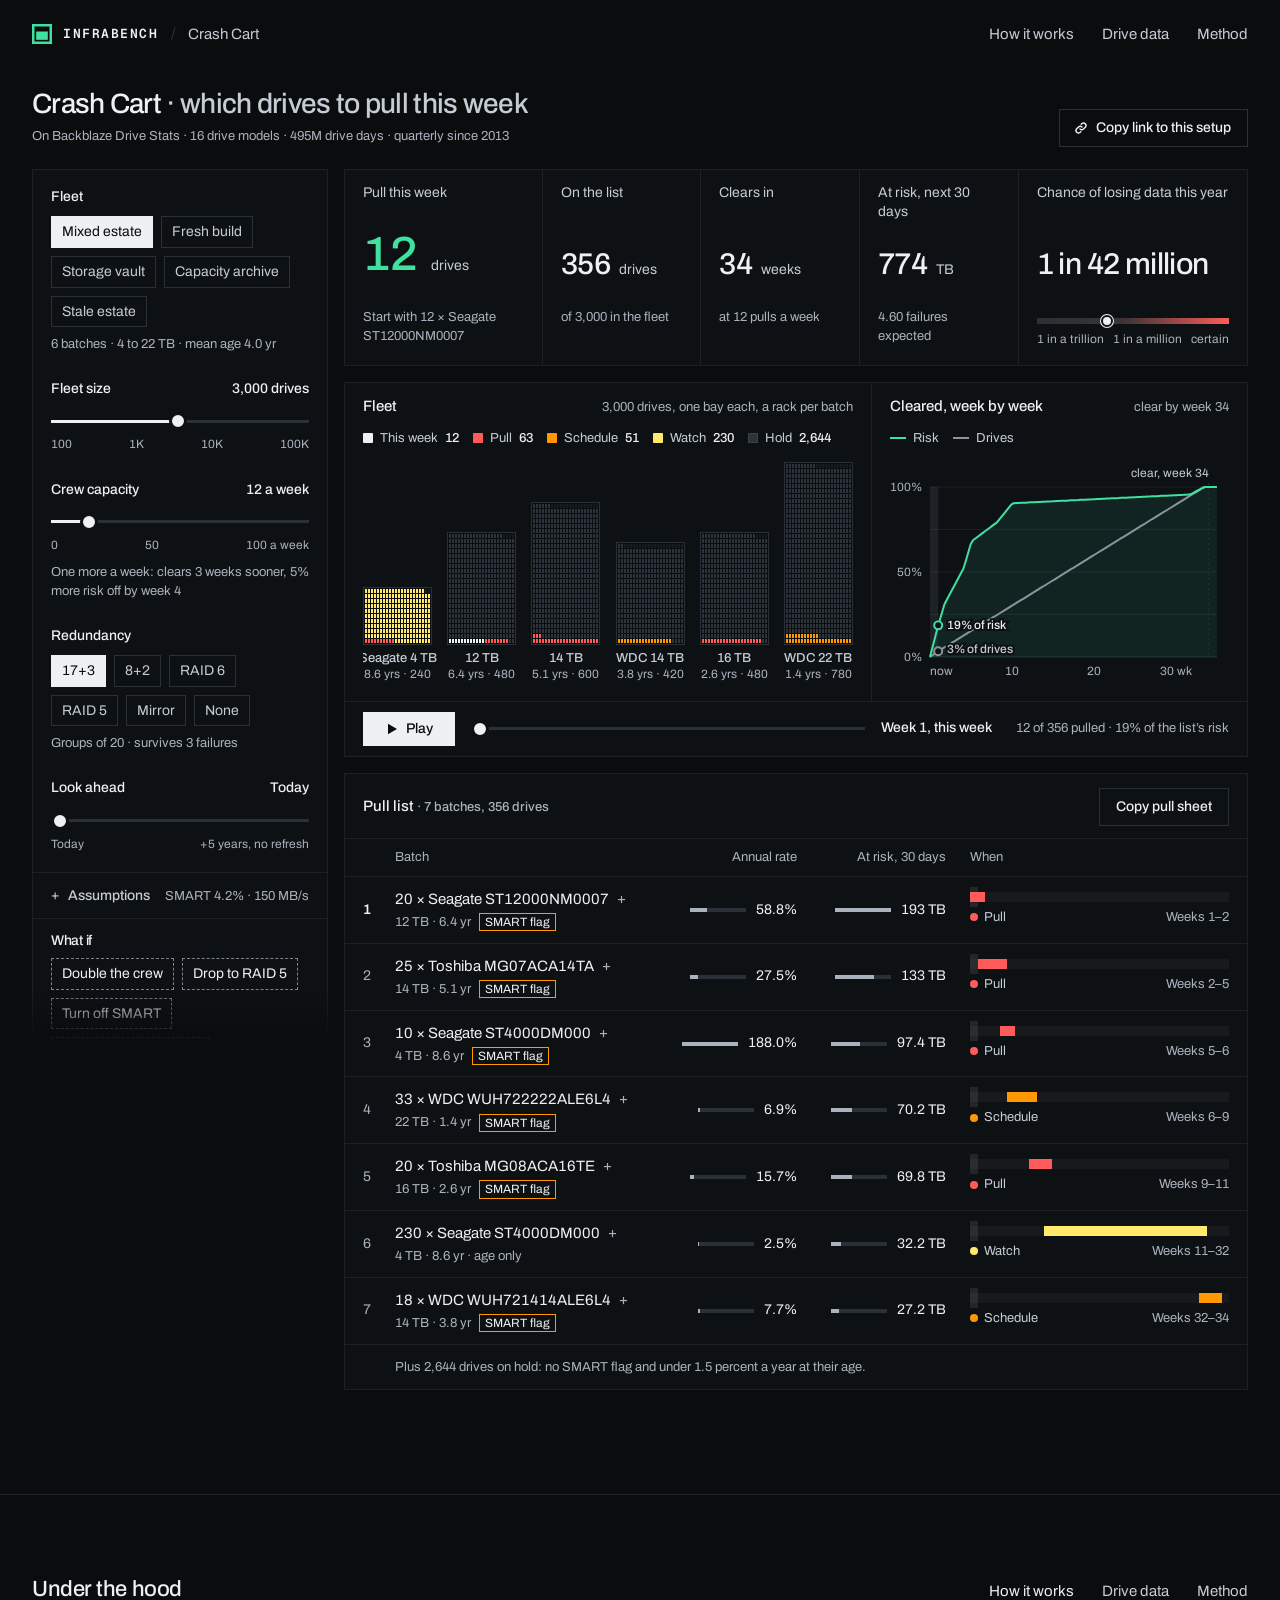
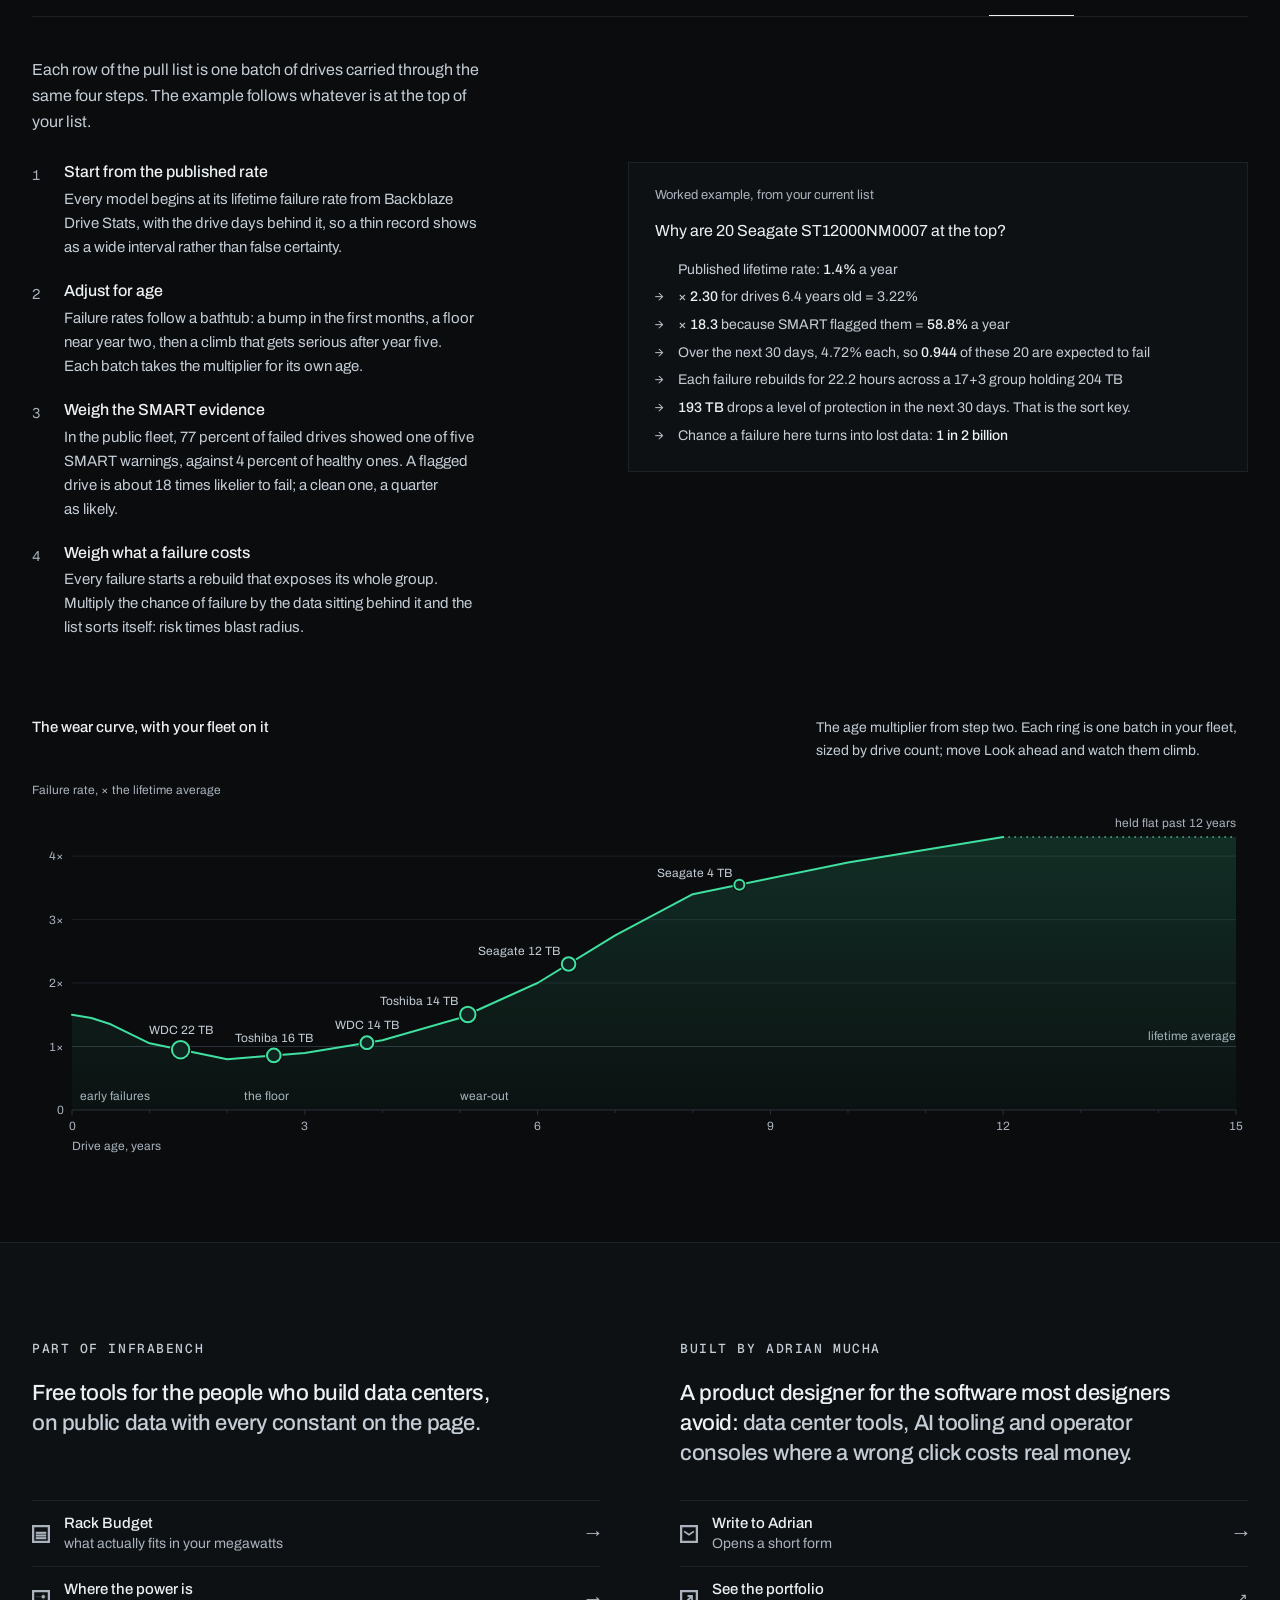
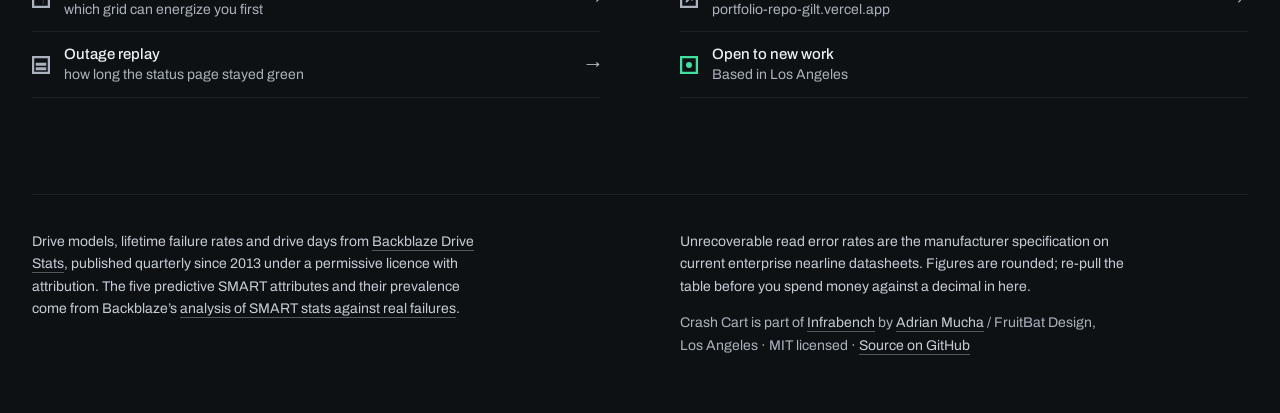
==== commit e56e8512: "Replace the email link with a contact form "Email Adrian" was a mailto, which put the address in eve" ====
--- a/crash-cart/index.html
+++ b/crash-cart/index.html
@@ -441,8 +441,10 @@
   .so-what{display:block;font-size:var(--fs-small);line-height:1.4;color:var(--tx3)}
   .so-end{font-size:var(--fs-small);color:var(--tx3)}
   /* the links light up on hover; availability is a status, so its glyph stays green */
-  .so-rows a:hover .glyph,.so-open .glyph{color:var(--grn)}
-  .so-rows a:hover .so-end{color:var(--tx)}
+  /* the contact row is a button that opens the form, dressed as the rows around it */
+  .so-rows button{width:100%;margin:0;background:none;border:0;border-top:1px solid var(--line);font:inherit;text-align:start;cursor:pointer}
+  .so-rows :is(a,button):hover .glyph,.so-open .glyph{color:var(--grn)}
+  .so-rows :is(a,button):hover .so-end{color:var(--tx)}
   footer{padding:0 0 56px;font-size:var(--fs-small);color:var(--tx3)}
   footer .wrap{row-gap:14px}
   footer .wrap::before{content:"";grid-column:1 / -1;border-top:1px solid var(--line);margin-bottom:22px}
@@ -752,7 +754,7 @@
       <h2 class="so-label">Built by Adrian Mucha</h2>
       <p class="so-line">A product designer for the software most designers avoid: <span>data center tools, AI tooling and operator consoles where a wrong click costs real money.</span></p>
       <ul class="so-rows" aria-label="Contact">
-        <li><a href="mailto:adrianomucha@gmail.com?subject=Operator%20software"><svg class="glyph" aria-hidden="true"><use href="#g-mail"/></svg><span><span class="so-name">Email Adrian</span><span class="so-what">Opens a new message</span></span><span class="so-end" aria-hidden="true">&rarr;</span></a></li>
+        <li><button type="button" data-contact aria-haspopup="dialog"><svg class="glyph" aria-hidden="true"><use href="#g-mail"/></svg><span><span class="so-name">Write to Adrian</span><span class="so-what">Opens a short form</span></span><span class="so-end" aria-hidden="true">&rarr;</span></button></li>
         <li><a href="https://portfolio-repo-gilt.vercel.app" target="_blank" rel="noopener"><svg class="glyph" aria-hidden="true"><use href="#g-out"/></svg><span><span class="so-name">See the portfolio</span><span class="so-what">portfolio-repo-gilt.vercel.app</span></span><span class="so-end" aria-hidden="true">&#8599;</span></a></li>
         <li><div class="so-open"><svg class="glyph" aria-hidden="true"><use href="#g-open"/></svg><span><span class="so-name">Open to new work</span><span class="so-what">Based in Los Angeles</span></span></div></li>
       </ul>
@@ -2219,5 +2221,6 @@
   });
 })();
 </script>
+<script src="/assets/contact.js" defer></script>
 </body>
 </html>
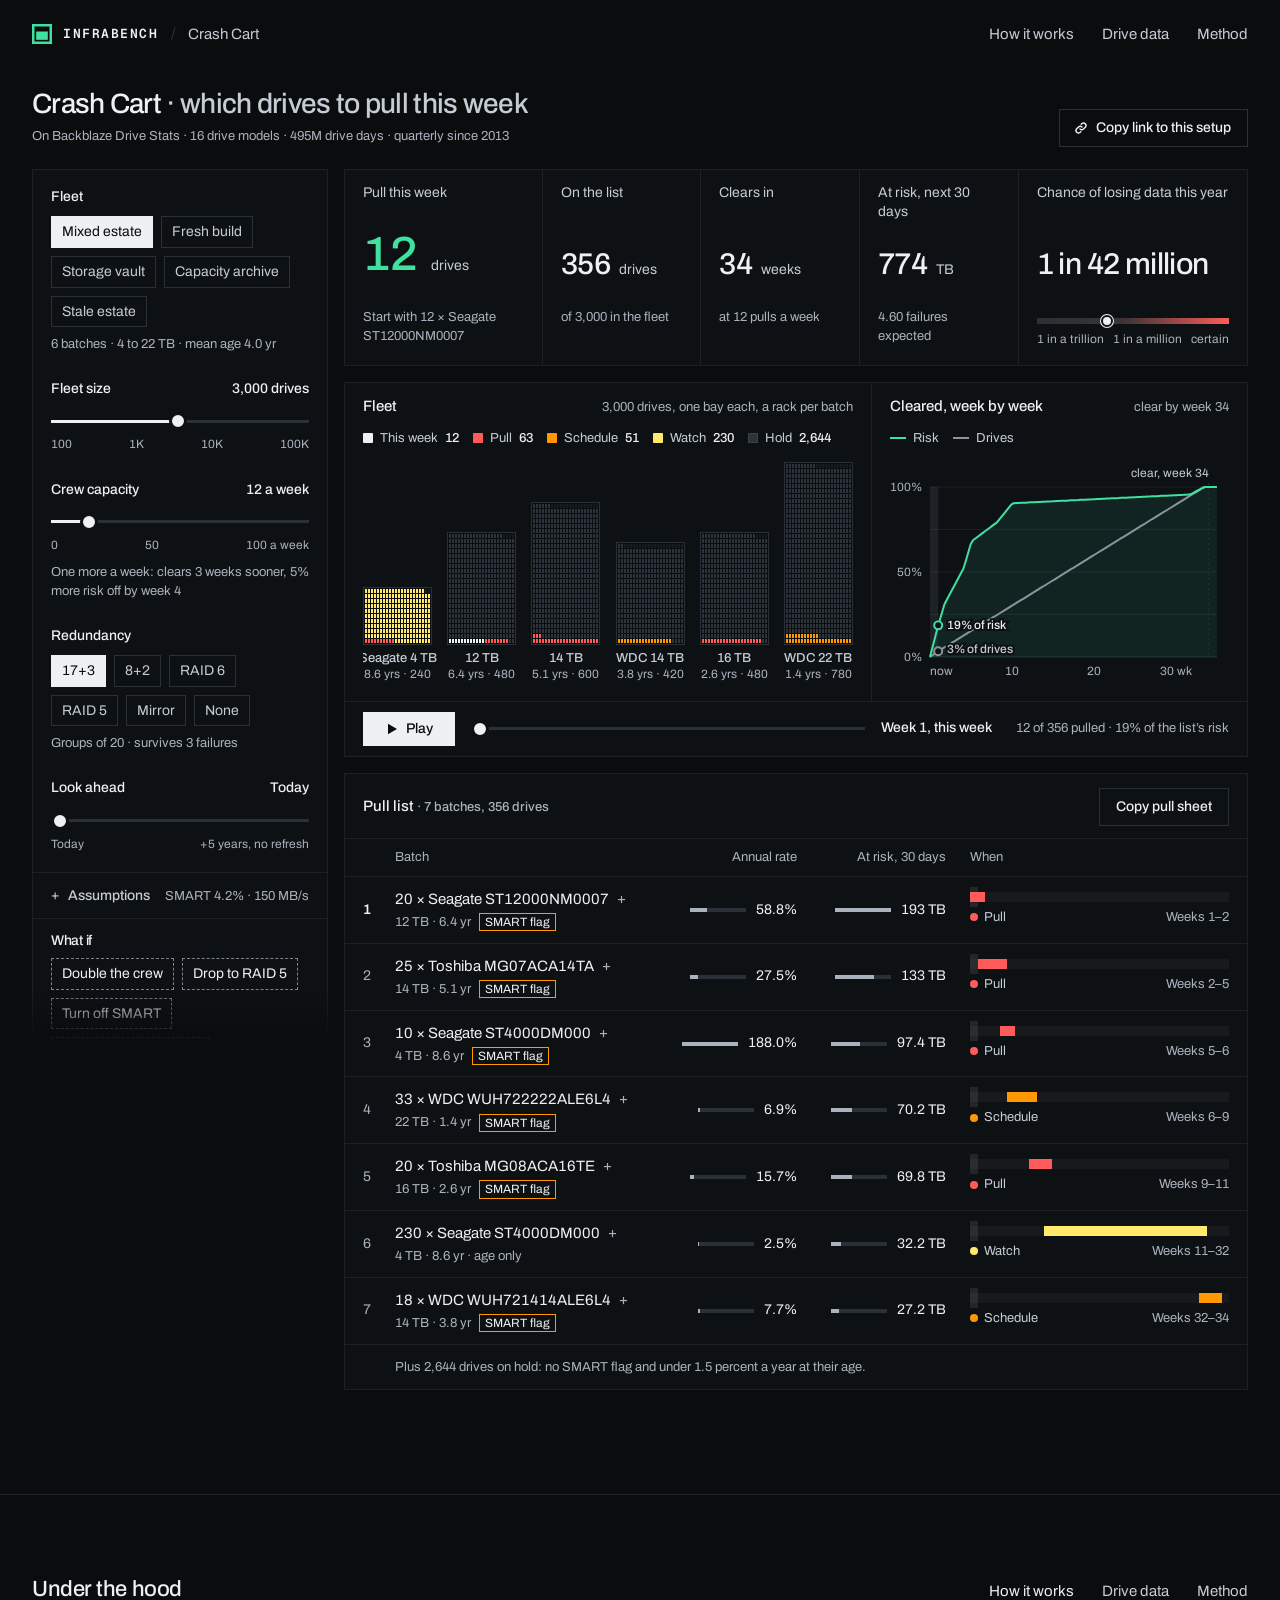
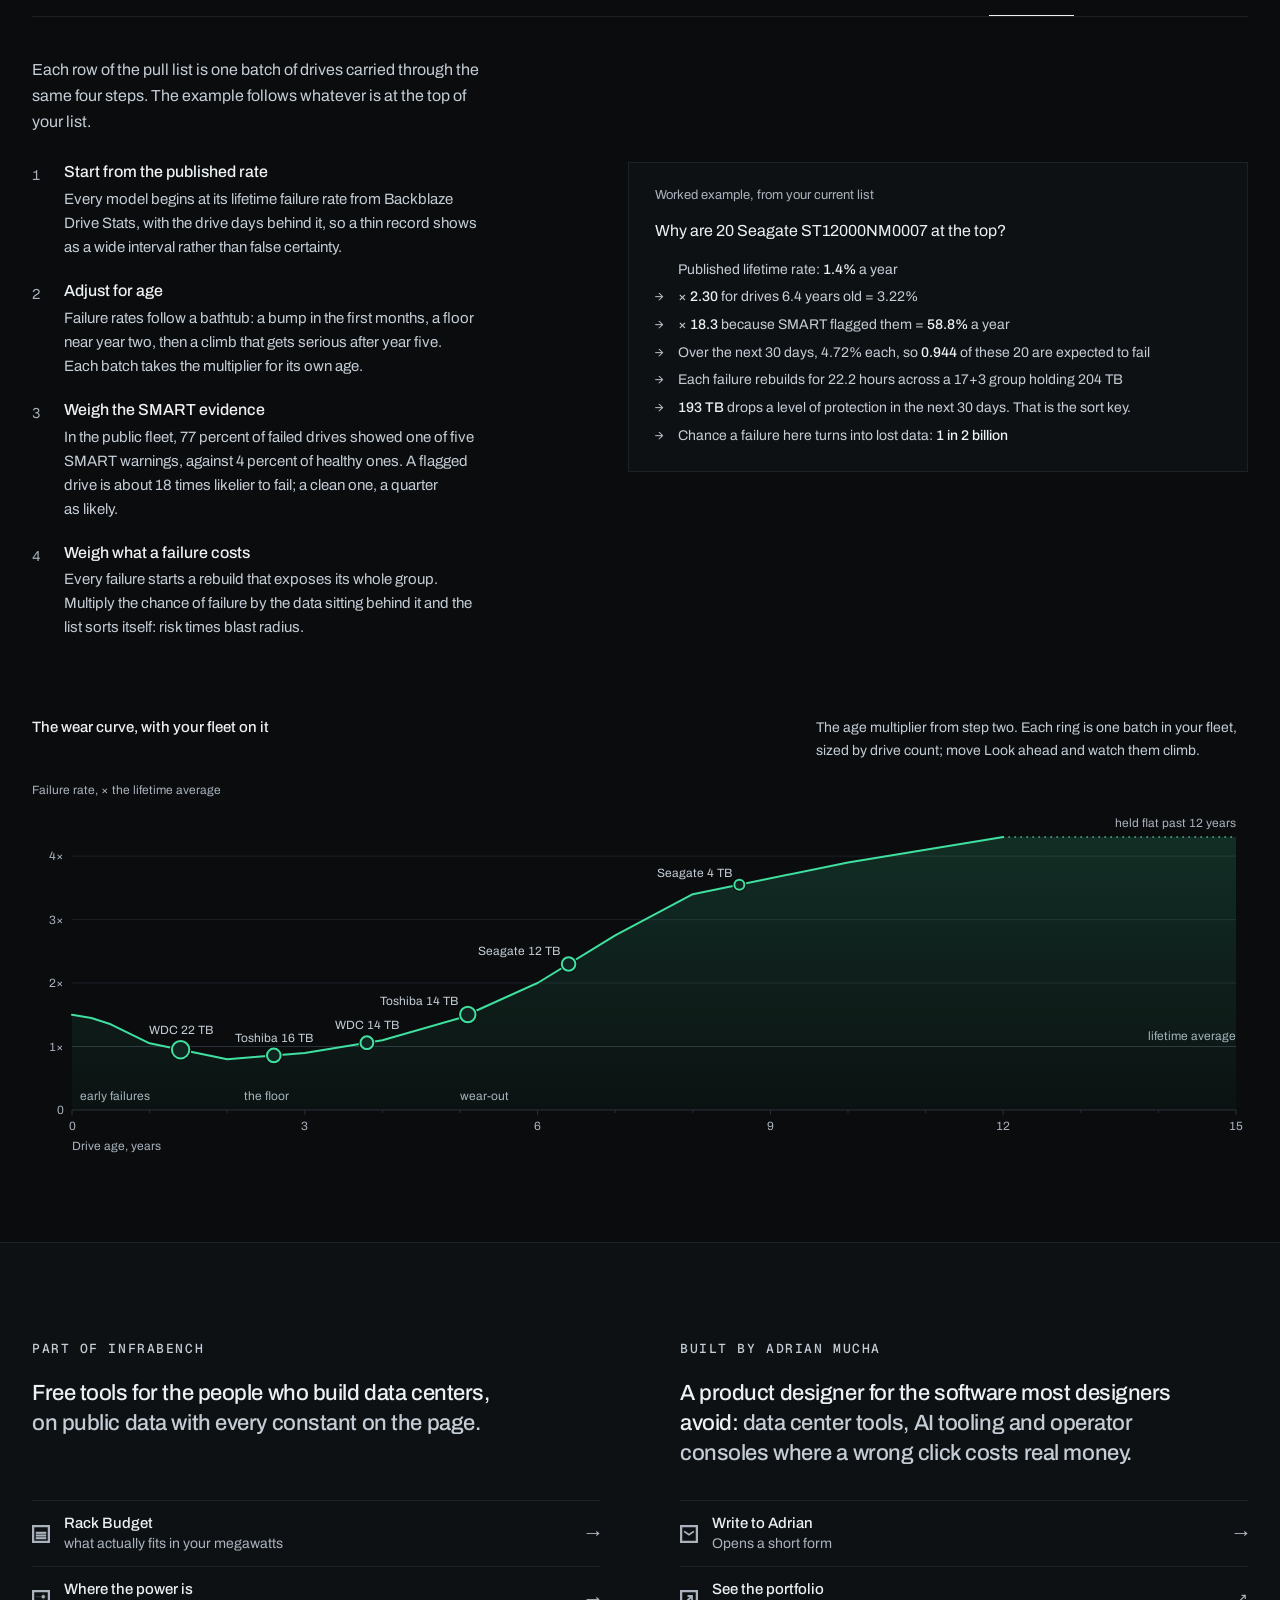
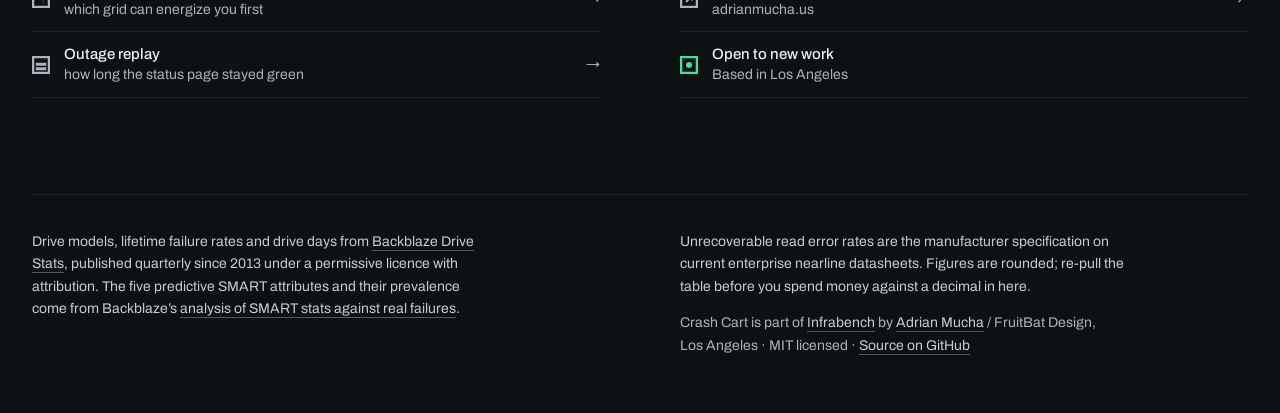
==== commit 73d53453: "Point the portfolio links at adrianmucha.us The See the portfolio row and the footer credit on the h" ====
--- a/crash-cart/index.html
+++ b/crash-cart/index.html
@@ -755,7 +755,7 @@
       <p class="so-line">A product designer for the software most designers avoid: <span>data center tools, AI tooling and operator consoles where a wrong click costs real money.</span></p>
       <ul class="so-rows" aria-label="Contact">
         <li><button type="button" data-contact aria-haspopup="dialog"><svg class="glyph" aria-hidden="true"><use href="#g-mail"/></svg><span><span class="so-name">Write to Adrian</span><span class="so-what">Opens a short form</span></span><span class="so-end" aria-hidden="true">&rarr;</span></button></li>
-        <li><a href="https://portfolio-repo-gilt.vercel.app" target="_blank" rel="noopener"><svg class="glyph" aria-hidden="true"><use href="#g-out"/></svg><span><span class="so-name">See the portfolio</span><span class="so-what">portfolio-repo-gilt.vercel.app</span></span><span class="so-end" aria-hidden="true">&#8599;</span></a></li>
+        <li><a href="https://adrianmucha.us" target="_blank" rel="noopener"><svg class="glyph" aria-hidden="true"><use href="#g-out"/></svg><span><span class="so-name">See the portfolio</span><span class="so-what">adrianmucha.us</span></span><span class="so-end" aria-hidden="true">&#8599;</span></a></li>
         <li><div class="so-open"><svg class="glyph" aria-hidden="true"><use href="#g-open"/></svg><span><span class="so-name">Open to new work</span><span class="so-what">Based in Los Angeles</span></span></div></li>
       </ul>
     </div>
@@ -768,7 +768,7 @@
   <div class="wrap">
     <p class="fine">Drive models, lifetime failure rates and drive days from <a href="https://www.backblaze.com/cloud-storage/resources/hard-drive-test-data" target="_blank" rel="noopener">Backblaze Drive Stats</a>, published quarterly since 2013 under a permissive licence with attribution. The five predictive SMART attributes and their prevalence come from Backblaze’s <a href="https://www.backblaze.com/blog/what-smart-stats-indicate-hard-drive-failures/" target="_blank" rel="noopener">analysis of SMART stats against real failures</a>.</p>
     <p class="fine">Unrecoverable read error rates are the manufacturer specification on current enterprise nearline datasheets. Figures are rounded; re-pull the table before you spend money against a decimal in here.</p>
-    <p class="meta">Crash Cart is part of <a href="/">Infrabench</a> by <a href="https://portfolio-repo-gilt.vercel.app" target="_blank" rel="noopener">Adrian Mucha</a> / FruitBat Design, Los&nbsp;Angeles &middot; MIT licensed &middot; <a href="https://github.com/adrianomucha/infrabench" target="_blank" rel="noopener">Source&nbsp;on&nbsp;GitHub</a></p>
+    <p class="meta">Crash Cart is part of <a href="/">Infrabench</a> by <a href="https://adrianmucha.us" target="_blank" rel="noopener">Adrian Mucha</a> / FruitBat Design, Los&nbsp;Angeles &middot; MIT licensed &middot; <a href="https://github.com/adrianomucha/infrabench" target="_blank" rel="noopener">Source&nbsp;on&nbsp;GitHub</a></p>
   </div>
 </footer>
 
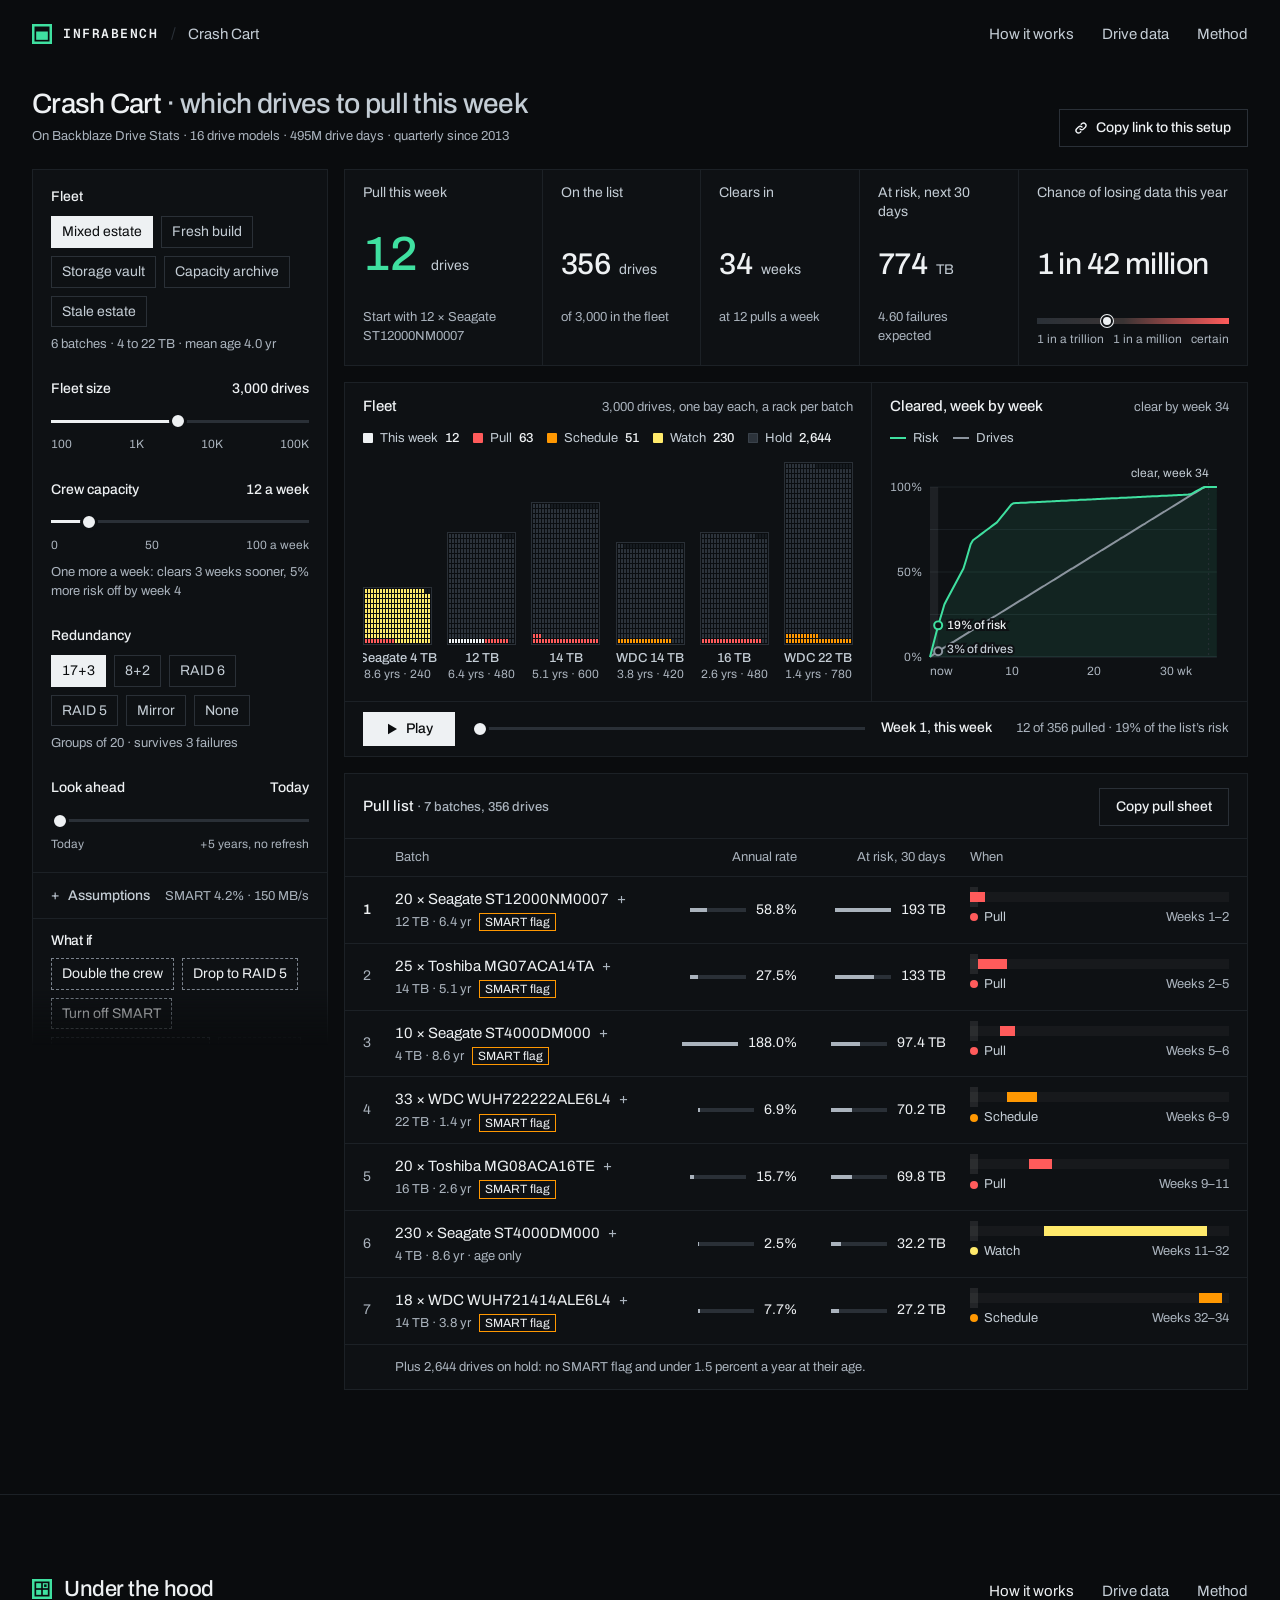
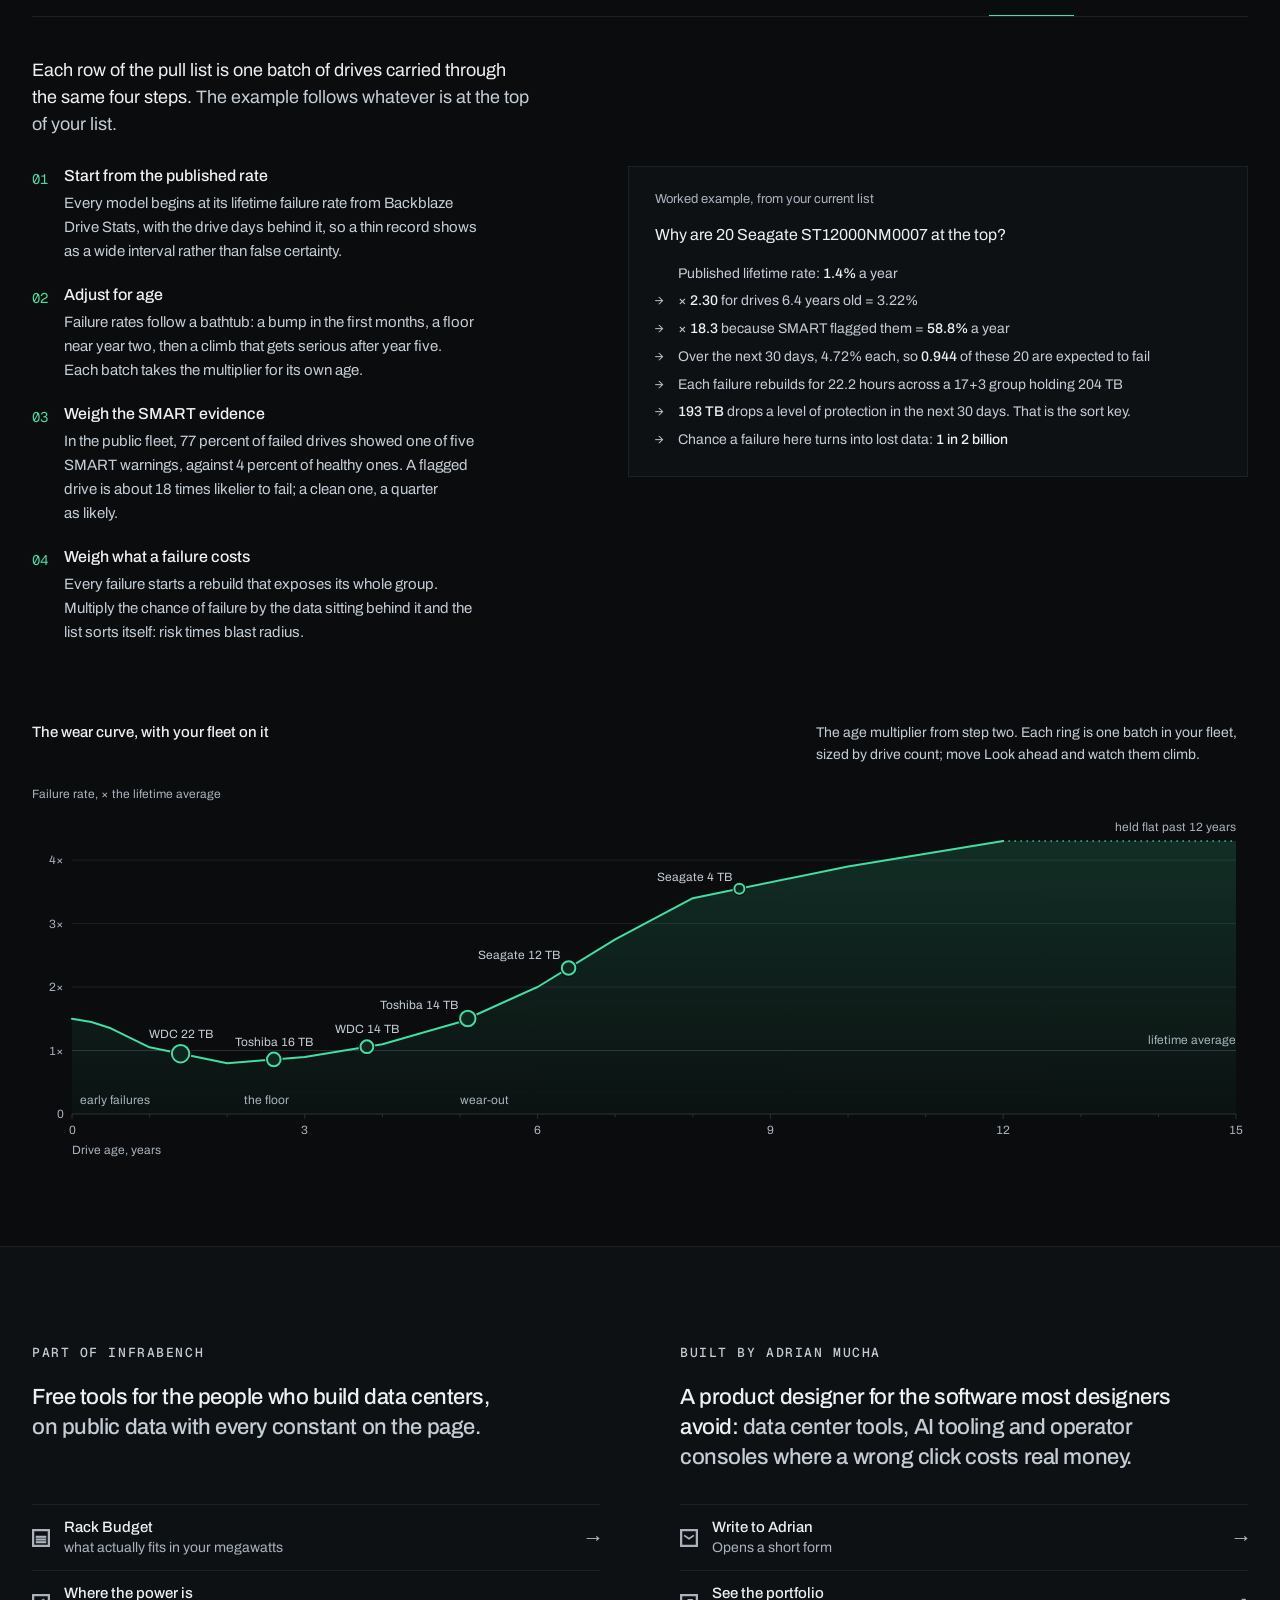
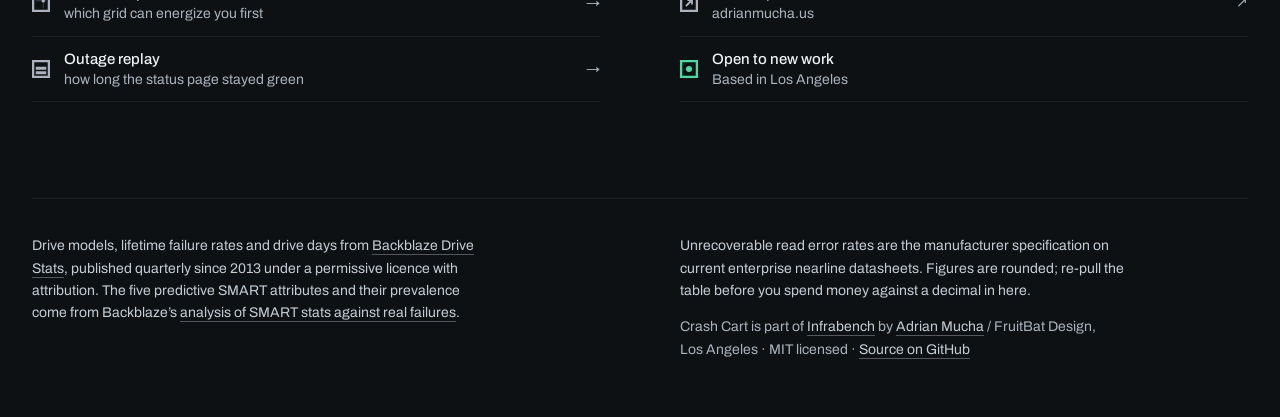
==== commit 2b233cef: "Give Under the hood some color and character Small touches, the same on all four tools, in the voice" ====
--- a/crash-cart/index.html
+++ b/crash-cart/index.html
@@ -360,19 +360,21 @@
   /* ---------- under the hood: one tab at a time ---------- */
   .ref{padding-block:72px 88px;border-top:1px solid var(--line)}
   .ref-hd{display:flex;flex-wrap:wrap;align-items:flex-end;justify-content:space-between;gap:16px 40px;border-bottom:1px solid var(--line);margin-bottom:40px}
-  .ref-hd h2{padding-bottom:14px}
+  .ref-hd h2{display:flex;align-items:center;gap:12px;padding-bottom:14px}
+  .ref-hd h2 .glyph{width:20px;height:20px}
   .tabs{display:flex;gap:28px;overflow-x:auto;scrollbar-width:none}
   .tabs button{background:none;border:0;border-bottom:2px solid transparent;margin-bottom:-1px;padding:12px 0;font:inherit;font-size:var(--fs-ui);color:var(--tx2);cursor:pointer;white-space:nowrap}
   .tabs button:hover{color:var(--tx)}
-  .tabs button[aria-selected="true"]{color:var(--tx);border-bottom-color:var(--tx)}
+  .tabs button[aria-selected="true"]{color:var(--tx);border-bottom-color:var(--grn)}
   .tabs button:focus-visible{outline-offset:-2px}
   [role=tabpanel]:focus-visible{outline-offset:8px}
   .two{display:grid;grid-template-columns:minmax(0,5fr) minmax(0,6fr);column-gap:var(--col-gap);row-gap:48px}
   @media(max-width:900px){.two{grid-template-columns:minmax(0,1fr)}}
-  .lead{margin:0 0 28px;color:var(--tx2);max-width:50ch;text-wrap:pretty}
+  .lead{margin:0 0 28px;font-size:var(--fs-lead);line-height:1.5;color:var(--tx2);max-width:50ch;text-wrap:pretty}
+  .lead span{color:var(--tx)}
   .steps{margin:0;padding:0;list-style:none;counter-reset:s}
   .steps li{counter-increment:s;display:grid;grid-template-columns:2em minmax(0,1fr);padding:0 0 22px}
-  .steps li::before{content:counter(s);font-family:var(--mono);color:var(--tx3);font-size:var(--fs-small);padding-top:2px}
+  .steps li::before{content:counter(s, decimal-leading-zero);font-family:var(--mono);color:var(--grn);font-size:var(--fs-small);padding-top:2px}
   .steps h3{font-size:var(--fs-body);margin-bottom:4px}
   .steps p{margin:0;color:var(--tx2);font-size:var(--fs-ui);max-width:46ch;text-wrap:pretty}
   .ex{margin:0;align-self:start;background:var(--bg2);border:1px solid var(--line);padding:22px 26px}
@@ -667,7 +669,7 @@
 <!-- ================= UNDER THE HOOD ================= -->
 <section class="ref" id="ref" aria-labelledby="refH"><div class="wrap">
   <div class="ref-hd">
-    <h2 id="refH">Under the hood</h2>
+    <h2 id="refH"><svg class="glyph" aria-hidden="true"><use href="#g-crash-cart"/></svg>Under the hood</h2>
     <div class="tabs" role="tablist" aria-labelledby="refH">
       <button type="button" role="tab" id="t-how" aria-controls="how" aria-selected="true">How it works</button>
       <button type="button" role="tab" id="t-data" aria-controls="data" aria-selected="false" tabindex="-1">Drive data</button>
@@ -676,7 +678,7 @@
   </div>
 
   <div role="tabpanel" id="how" aria-labelledby="t-how" tabindex="0">
-    <p class="lead">Each row of the pull list is one batch of drives carried through the same four steps. The example follows whatever is at the top of your list.</p>
+    <p class="lead"><span>Each row of the pull list is one batch of drives carried through the same four steps.</span> The example follows whatever is at the top of your list.</p>
     <div class="two">
       <ol class="steps">
         <li><div><h3>Start from the published rate</h3><p>Every model begins at its lifetime failure rate from Backblaze Drive Stats, with the drive days behind it, so a thin record shows as a wide interval rather than false certainty.</p></div></li>
@@ -703,7 +705,7 @@
   </div>
 
   <div role="tabpanel" id="data" aria-labelledby="t-data" tabindex="0" hidden>
-    <p class="lead" id="refSum">Every model the tool can queue, with its published lifetime failure rate, the 95 percent interval on it, and the record behind it.</p>
+    <p class="lead" id="refSum"><span>Every model the tool can queue,</span> with its published lifetime failure rate, the 95 percent interval on it, and the record behind it.</p>
     <div class="tscroll" tabindex="0" role="region" aria-label="Drive models, scrolls sideways on narrow screens">
       <table class="ref-t">
         <caption class="sr-only">Drive models with published lifetime annualized failure rates, 95 percent intervals and drive days observed, from Backblaze Drive Stats</caption>
@@ -715,7 +717,7 @@
   </div>
 
   <div role="tabpanel" id="method" aria-labelledby="t-method" tabindex="0" hidden>
-    <p class="lead">This is the whole model. If you disagree with a constant, you know exactly which one to argue with.</p>
+    <p class="lead"><span>This is the whole model.</span> If you disagree with a constant, you know exactly which one to argue with.</p>
     <div class="two">
       <dl class="eq">
         <div><dt>Annual rate</dt><dd>lifetime rate &times; age multiplier &times; evidence ratio</dd></div>
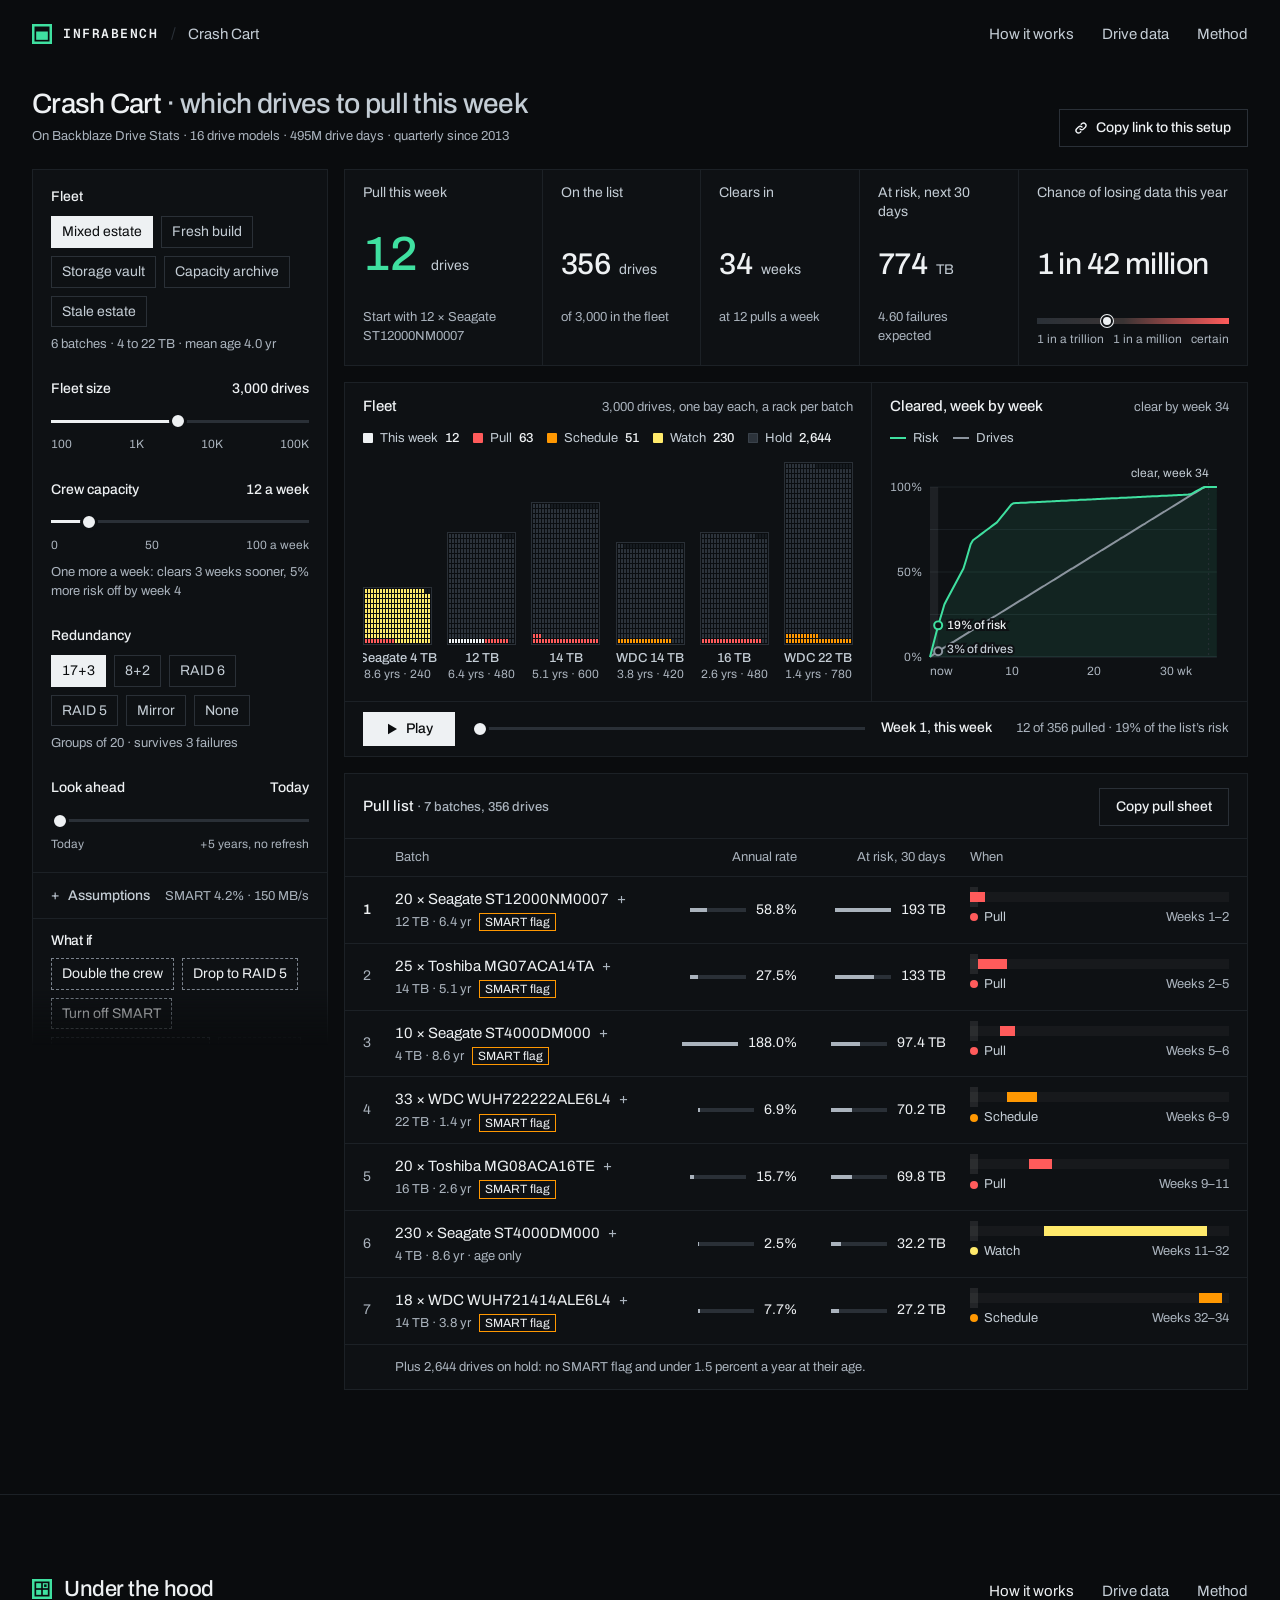
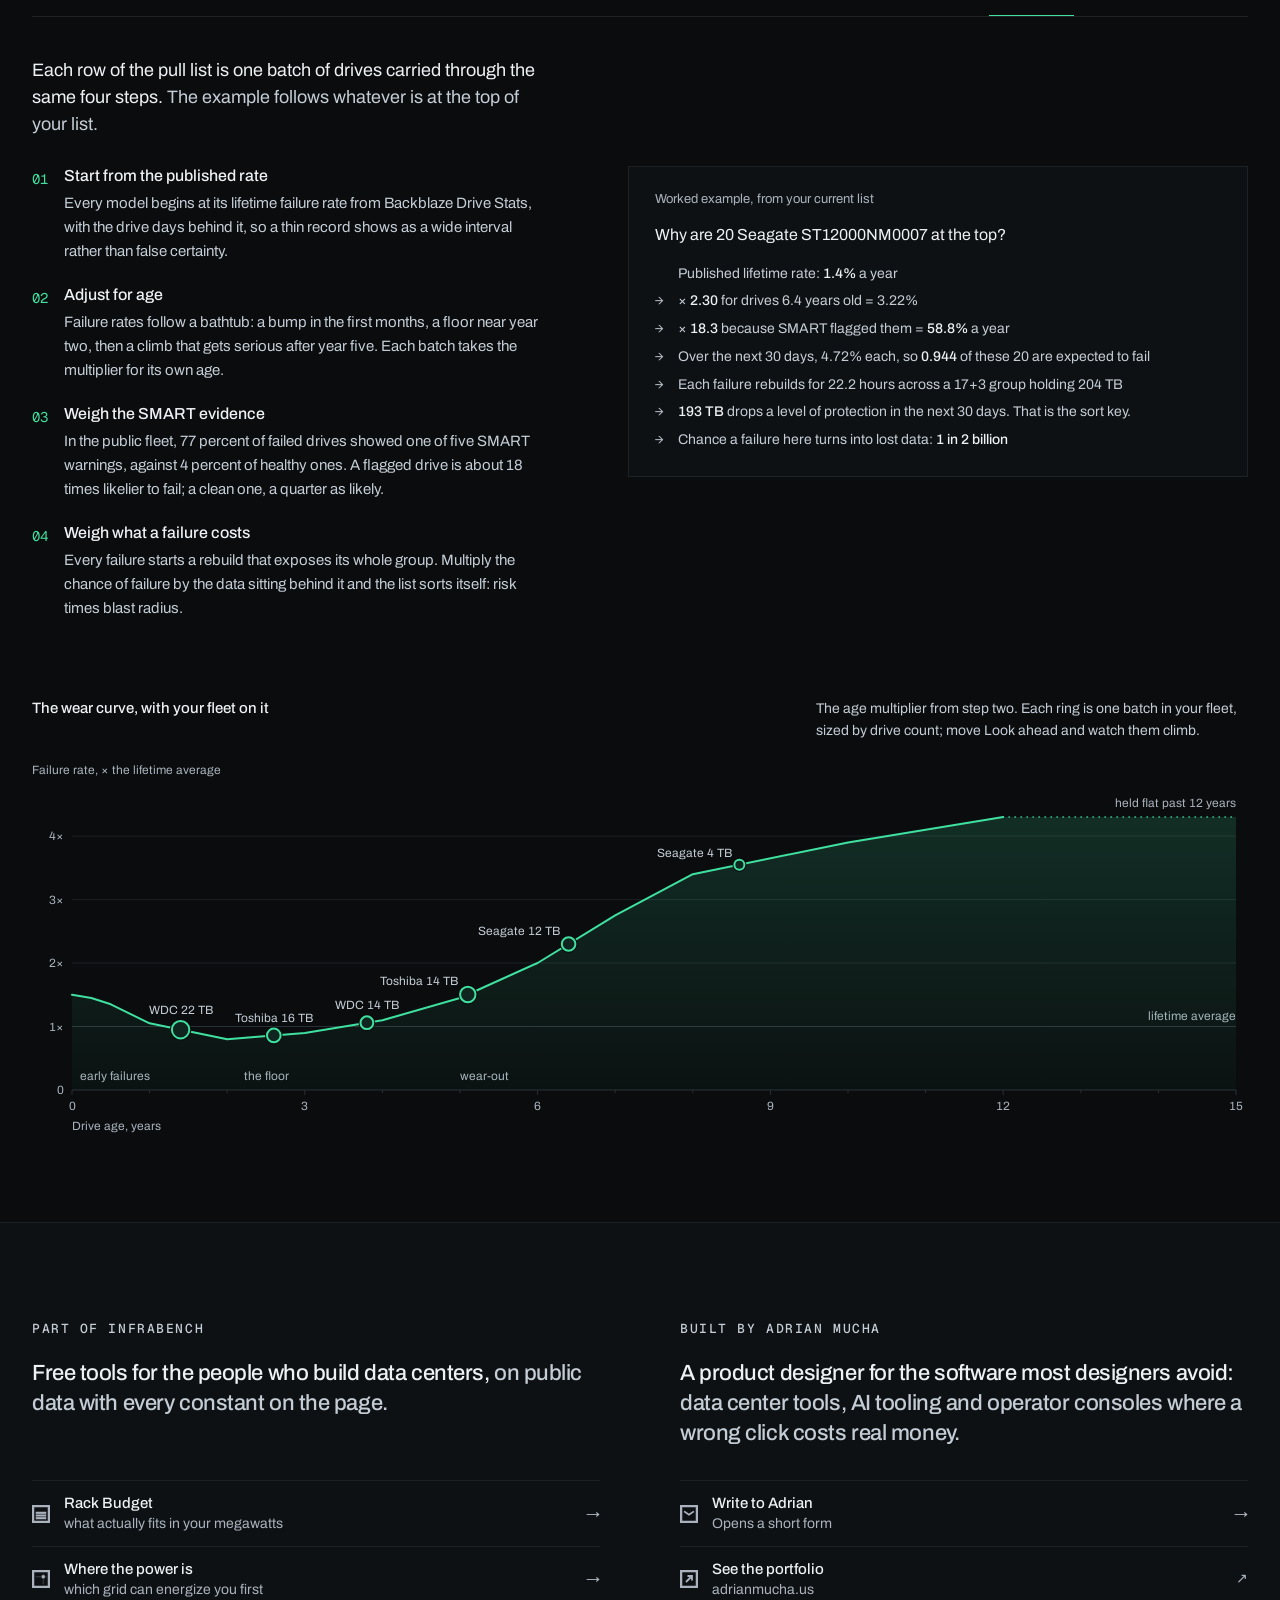
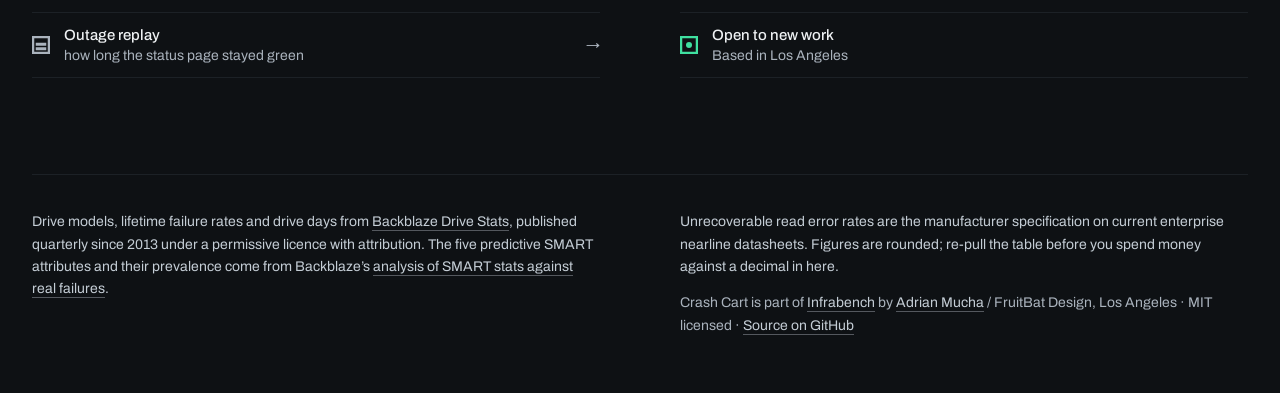
==== commit b7141534: "Let text run to the edge of its column Most text carried a fixed measure (46 to 72 characters), so i" ====
--- a/crash-cart/index.html
+++ b/crash-cart/index.html
@@ -334,7 +334,7 @@
   .calc .c span{font-size:var(--fs-micro);color:var(--tx3)}
   .calc .c.out{border-color:var(--tx3)}
   .calc .op{color:var(--tx3);font-family:var(--mono);font-size:var(--fs-small);padding:0 2px}
-  .qd .note{margin:10px 0 0;color:var(--tx3);font-size:var(--fs-caption);max-width:54ch;text-wrap:pretty}
+  .qd .note{margin:10px 0 0;color:var(--tx3);font-size:var(--fs-caption);text-wrap:pretty}
 
   /* below about 840px of its own width the table's five columns squeeze the names; the
      rows stack instead, wherever the panel happens to be that narrow */
@@ -369,17 +369,17 @@
   .tabs button:focus-visible{outline-offset:-2px}
   [role=tabpanel]:focus-visible{outline-offset:8px}
   .two{display:grid;grid-template-columns:minmax(0,5fr) minmax(0,6fr);column-gap:var(--col-gap);row-gap:48px}
-  @media(max-width:900px){.two{grid-template-columns:minmax(0,1fr)}}
-  .lead{margin:0 0 28px;font-size:var(--fs-lead);line-height:1.5;color:var(--tx2);max-width:50ch;text-wrap:pretty}
+  @media(max-width:900px){.two{grid-template-columns:minmax(0,1fr)}.lead{max-width:none}}
+  .lead{margin:0 0 28px;font-size:var(--fs-lead);line-height:1.5;color:var(--tx2);max-width:calc((100% - var(--col-gap)) * 5 / 11);text-wrap:pretty}
   .lead span{color:var(--tx)}
   .steps{margin:0;padding:0;list-style:none;counter-reset:s}
   .steps li{counter-increment:s;display:grid;grid-template-columns:2em minmax(0,1fr);padding:0 0 22px}
   .steps li::before{content:counter(s, decimal-leading-zero);font-family:var(--mono);color:var(--grn);font-size:var(--fs-small);padding-top:2px}
   .steps h3{font-size:var(--fs-body);margin-bottom:4px}
-  .steps p{margin:0;color:var(--tx2);font-size:var(--fs-ui);max-width:46ch;text-wrap:pretty}
+  .steps p{margin:0;color:var(--tx2);font-size:var(--fs-ui);text-wrap:pretty}
   .ex{margin:0;align-self:start;background:var(--bg2);border:1px solid var(--line);padding:22px 26px}
   .ex figcaption{font-size:var(--fs-caption);color:var(--tx3);margin:0 0 12px}
-  .ex .q{font-size:var(--fs-body);color:var(--tx);margin:0 0 12px;text-wrap:balance}
+  .ex .q{font-size:var(--fs-body);color:var(--tx);margin:0 0 12px;text-wrap:pretty}
   .chain{margin:0;padding:0;list-style:none;font-size:var(--fs-small);line-height:1.55;color:var(--tx2)}
   .chain li{display:grid;grid-template-columns:1.6em minmax(0,1fr);padding:3px 0}
   .chain li::before{content:"\2192";color:var(--tx3);font-family:var(--mono)}
@@ -400,7 +400,11 @@
   .ref-t tbody th{color:var(--tx)}
   .ref-t .m{font-variant-numeric:tabular-nums;white-space:nowrap}
   .ref-t .ci{display:block;color:var(--tx3);font-size:var(--fs-caption)}
-  .ref-t .nt{display:block;max-width:40ch;text-wrap:pretty}   /* on the text, since table cells ignore max-width */
+  /* Only the notes wrap. Every other column holds its line, so the notes column takes the
+     rest of the table and its text runs to the table's edge rather than stopping short. */
+  .ref-t th,.ref-t td{white-space:nowrap}
+  .ref-t td:last-child{white-space:normal;width:100%}
+  .ref-t .nt{display:block;text-wrap:pretty}
   .profs{display:grid;grid-template-columns:repeat(auto-fill,minmax(260px,1fr));gap:1px;margin:48px 0 0;background:var(--line);border:1px solid var(--line)}
   .profs div{background:var(--bg2);padding:18px 20px}
   .profs dt{font-size:var(--fs-ui);font-weight:500;color:var(--tx)}
@@ -415,7 +419,7 @@
   dl.eq dd i{font-family:var(--sans);font-style:normal;color:var(--tx3)}
   dl.eq var{font-style:normal;color:var(--tx)}
   @media(max-width:560px){dl.eq div{grid-template-columns:minmax(0,1fr)}}
-  .calls p{margin:0 0 16px;color:var(--tx2);max-width:50ch;text-wrap:pretty}
+  .calls p{margin:0 0 16px;color:var(--tx2);text-wrap:pretty}
   .calls p b{color:var(--tx);font-weight:500}
 
   /* ---------- about and footer ----------
@@ -433,7 +437,7 @@
   .so-half{grid-row:span 3;display:grid;grid-template-rows:subgrid}
   .so-label{margin:0 0 20px;font-family:var(--mono);font-size:var(--fs-caption);font-weight:500;letter-spacing:.12em;
     line-height:20px;text-transform:uppercase;color:var(--tx2)}
-  .so-line{margin:0;font-size:var(--fs-heading);font-weight:500;letter-spacing:-.02em;line-height:1.35;color:var(--tx);text-wrap:balance}
+  .so-line{margin:0;font-size:var(--fs-heading);font-weight:500;letter-spacing:-.02em;line-height:1.35;color:var(--tx);text-wrap:pretty}
   .so-line span{color:var(--tx2)}
   .so-rows{align-self:start;list-style:none;margin:32px 0 0;padding:0;border-bottom:1px solid var(--line)}
   .so-rows li > *{display:grid;grid-template-columns:auto minmax(0,1fr) auto;align-items:center;column-gap:14px;padding:12px 0;
@@ -450,7 +454,7 @@
   footer{padding:0 0 56px;font-size:var(--fs-small);color:var(--tx3)}
   footer .wrap{row-gap:14px}
   footer .wrap::before{content:"";grid-column:1 / -1;border-top:1px solid var(--line);margin-bottom:22px}
-  footer p{margin:0;max-width:58ch;text-wrap:pretty}
+  footer p{margin:0;text-wrap:pretty}
   footer .fine{color:var(--tx2)}
   footer .fine:first-of-type{grid-row:span 2}
   /* stacked, the author comes first */
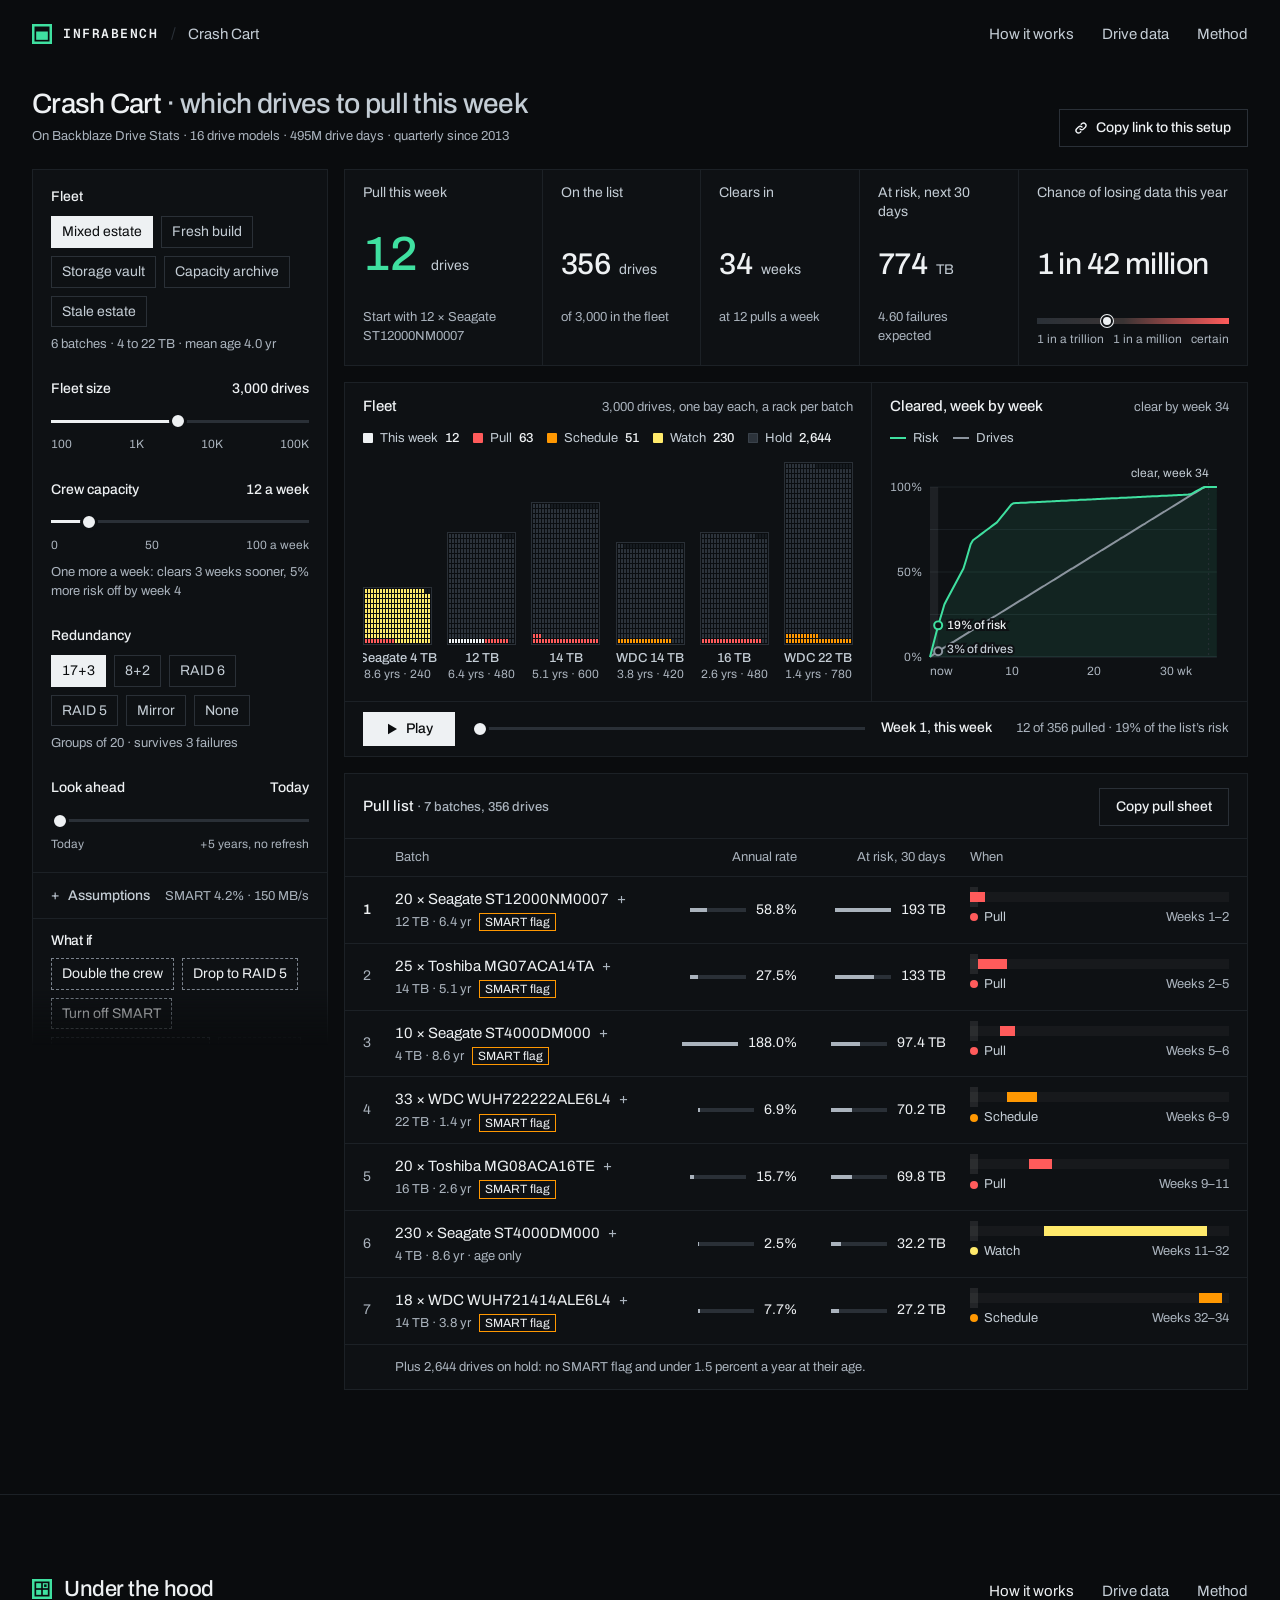
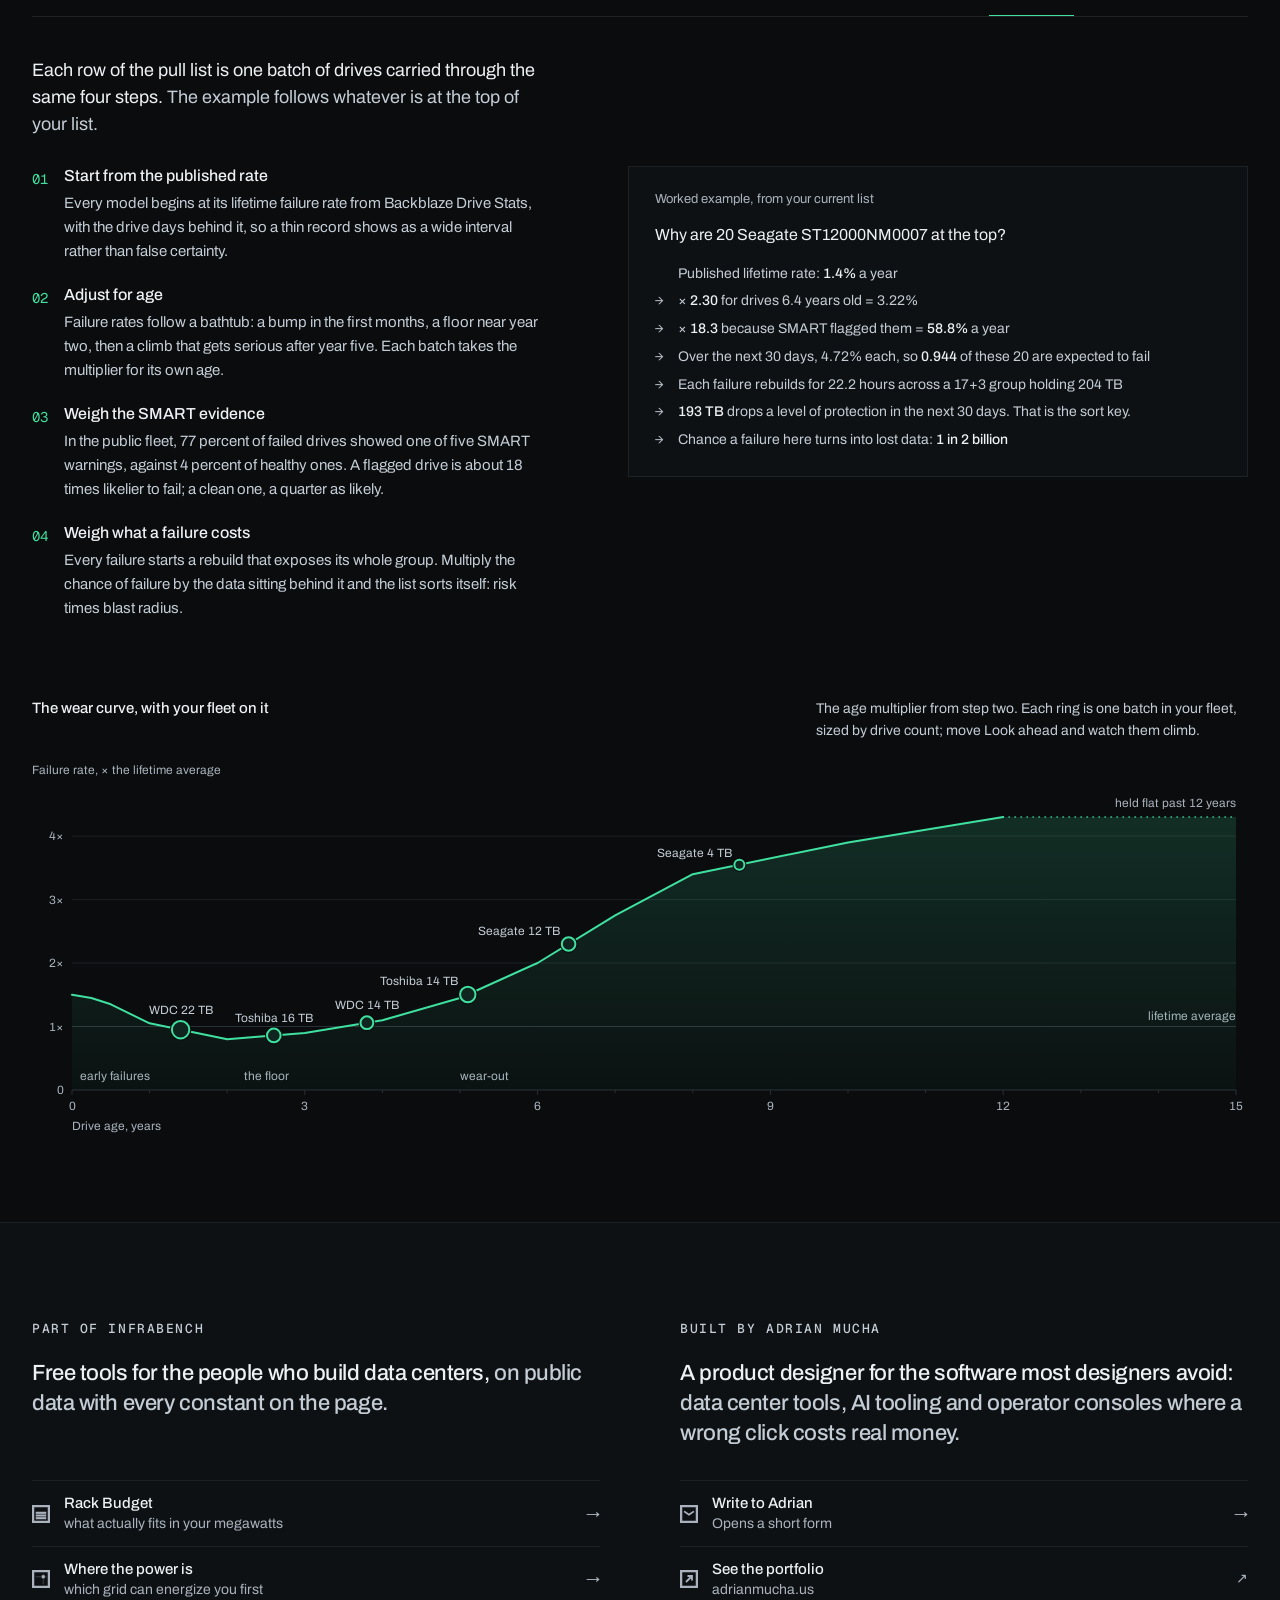
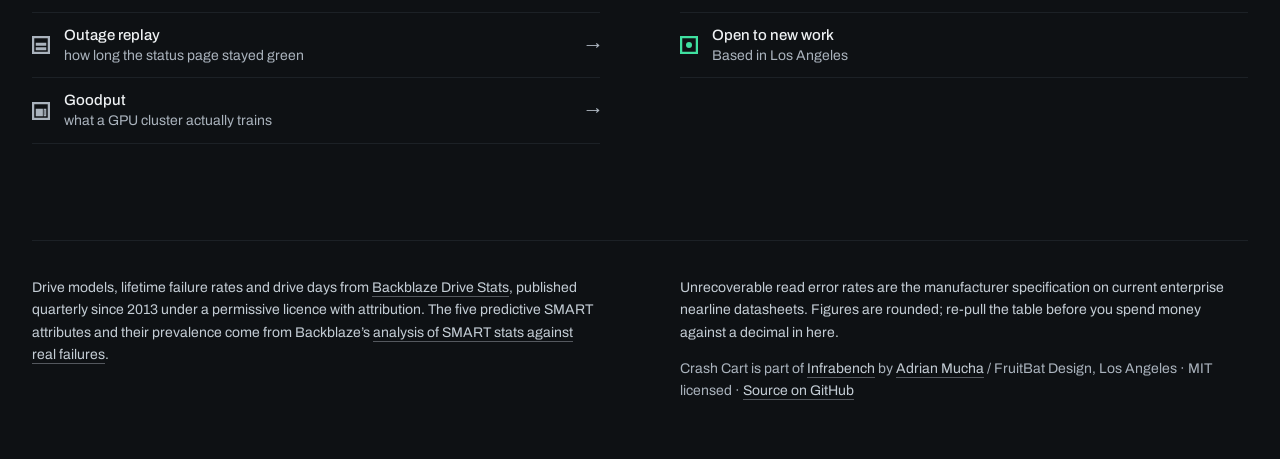
==== commit 274cb61c: "Add Goodput, tool 05: what a GPU cluster actually trains Published failure rates (Llama 3 405B pretr" ====
--- a/crash-cart/index.html
+++ b/crash-cart/index.html
@@ -509,6 +509,7 @@
   <symbol id="g-crash-cart" viewBox="0 0 24 24"><rect x="1.5" y="1.5" width="21" height="21" fill="none" stroke="currentColor" stroke-width="3"/><rect x="5" y="5" width="6" height="6" fill="currentColor"/><rect x="5" y="13" width="6" height="6" fill="currentColor"/><rect x="13" y="13" width="6" height="6" fill="currentColor"/><rect x="13.75" y="5.75" width="4.5" height="4.5" fill="none" stroke="currentColor" stroke-width="1.5"/></symbol>
   <symbol id="g-power-map" viewBox="0 0 24 24"><rect x="1.5" y="1.5" width="21" height="21" fill="none" stroke="currentColor" stroke-width="3"/><line x1="5" y1="9" x2="19" y2="9" stroke="currentColor" stroke-width="0.8" opacity="0.5"/><line x1="15" y1="5" x2="15" y2="19" stroke="currentColor" stroke-width="0.8" opacity="0.5"/><rect x="13" y="7" width="4" height="4" fill="currentColor"/></symbol>
   <symbol id="g-outage-replay" viewBox="0 0 24 24"><rect x="1.5" y="1.5" width="21" height="21" fill="none" stroke="currentColor" stroke-width="3"/><rect x="5" y="9" width="14" height="4" fill="currentColor"/><rect x="5" y="15" width="14" height="4" fill="currentColor"/></symbol>
+  <symbol id="g-goodput" viewBox="0 0 24 24"><rect x="1.5" y="1.5" width="21" height="21" fill="none" stroke="currentColor" stroke-width="3"/><rect x="5" y="9" width="9.5" height="10" fill="currentColor"/><rect x="16.25" y="9.75" width="2" height="8.5" fill="none" stroke="currentColor" stroke-width="1.5"/></symbol>
   <symbol id="g-mail" viewBox="0 0 24 24"><rect x="1.5" y="1.5" width="21" height="21" fill="none" stroke="currentColor" stroke-width="3"/><path d="M5.5 8.5 12 13l6.5-4.5" fill="none" stroke="currentColor" stroke-width="2.4"/></symbol>
   <symbol id="g-out" viewBox="0 0 24 24"><rect x="1.5" y="1.5" width="21" height="21" fill="none" stroke="currentColor" stroke-width="3"/><path d="M8 16 16 8M10 8h6v6" fill="none" stroke="currentColor" stroke-width="2.4"/></symbol>
   <symbol id="g-open" viewBox="0 0 24 24"><rect x="1.5" y="1.5" width="21" height="21" fill="none" stroke="currentColor" stroke-width="3"/><circle cx="12" cy="12" r="4" fill="currentColor"/></symbol>
@@ -754,6 +755,7 @@
         <li><a href="/rack-budget/"><svg class="glyph" aria-hidden="true"><use href="#g-rack-budget"/></svg><span><span class="so-name">Rack Budget</span><span class="so-what">what actually fits in your megawatts</span></span><span class="so-end" aria-hidden="true">&rarr;</span></a></li>
         <li><a href="/where-the-power-is/"><svg class="glyph" aria-hidden="true"><use href="#g-power-map"/></svg><span><span class="so-name">Where the power is</span><span class="so-what">which grid can energize you first</span></span><span class="so-end" aria-hidden="true">&rarr;</span></a></li>
         <li><a href="/outage-replay/"><svg class="glyph" aria-hidden="true"><use href="#g-outage-replay"/></svg><span><span class="so-name">Outage replay</span><span class="so-what">how long the status page stayed green</span></span><span class="so-end" aria-hidden="true">&rarr;</span></a></li>
+        <li><a href="/goodput/"><svg class="glyph" aria-hidden="true"><use href="#g-goodput"/></svg><span><span class="so-name">Goodput</span><span class="so-what">what a GPU cluster actually trains</span></span><span class="so-end" aria-hidden="true">&rarr;</span></a></li>
       </ul>
     </div>
     <div class="so-half me">
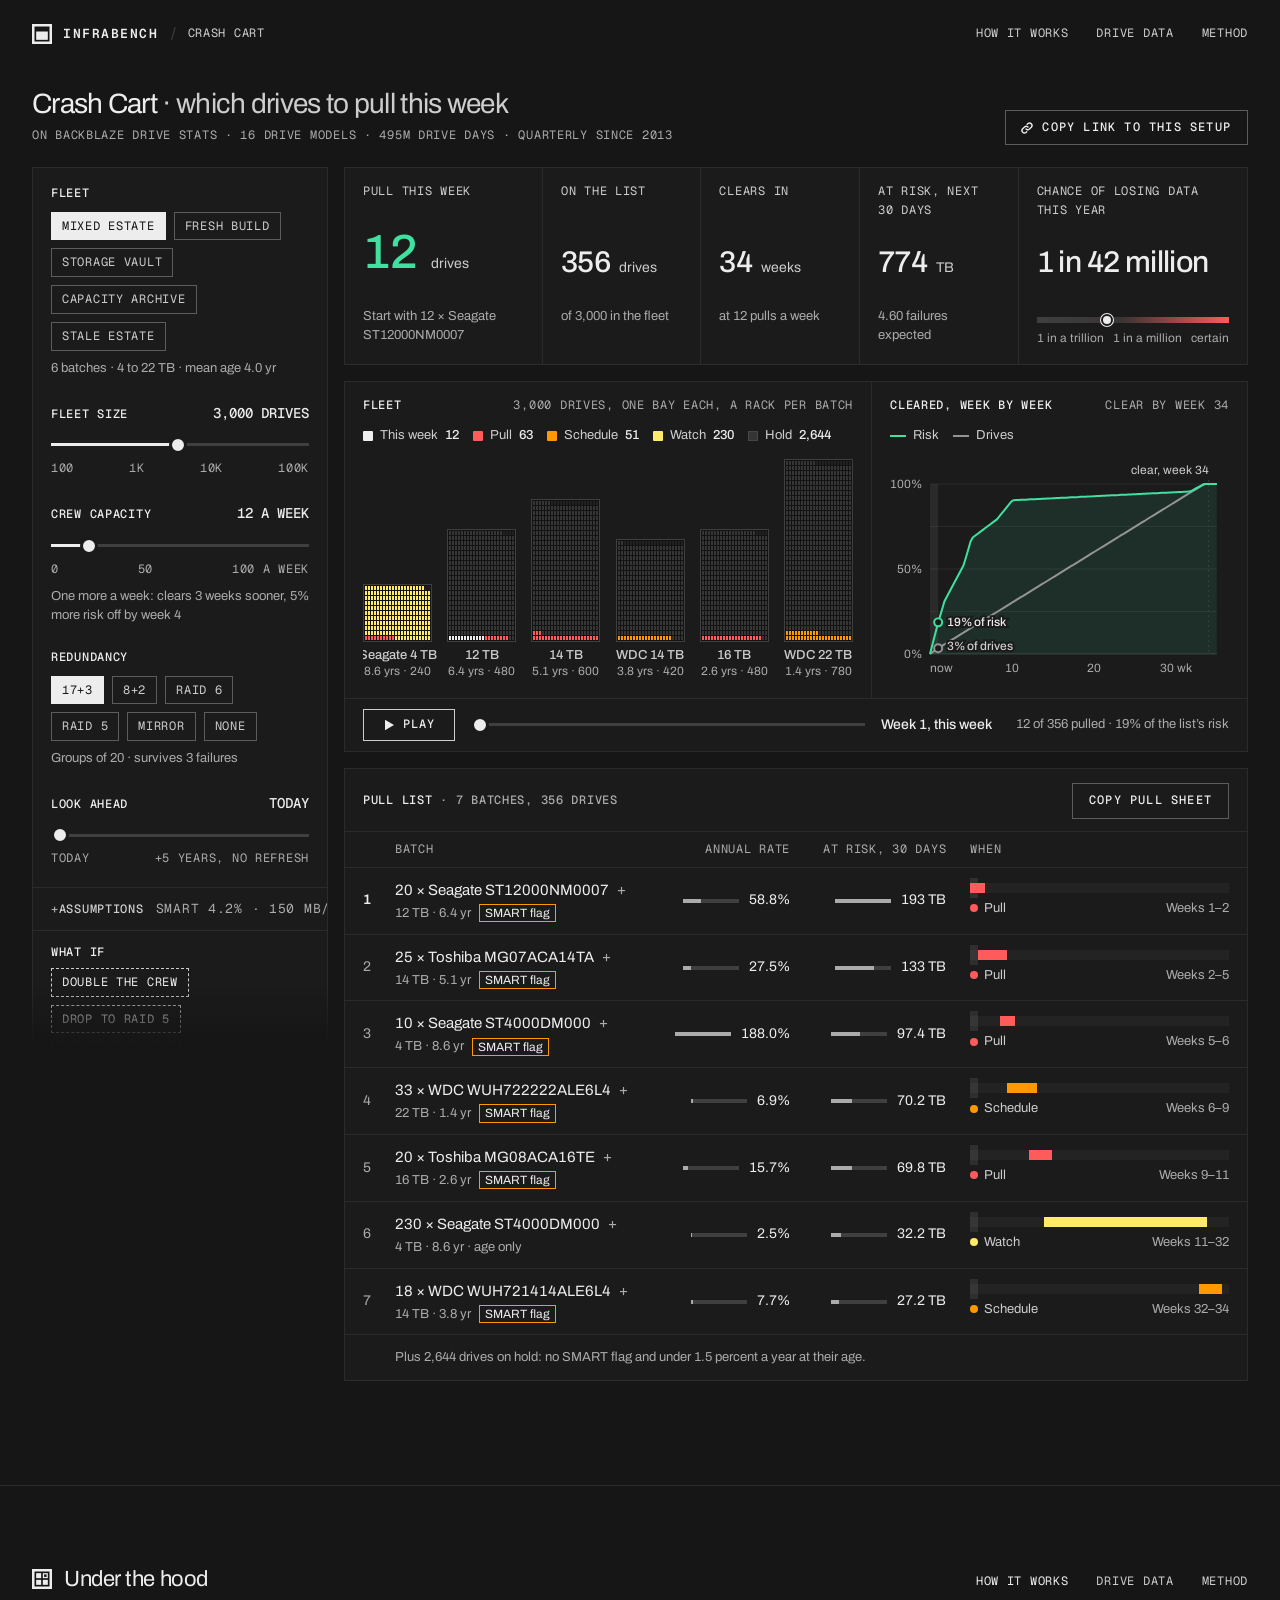
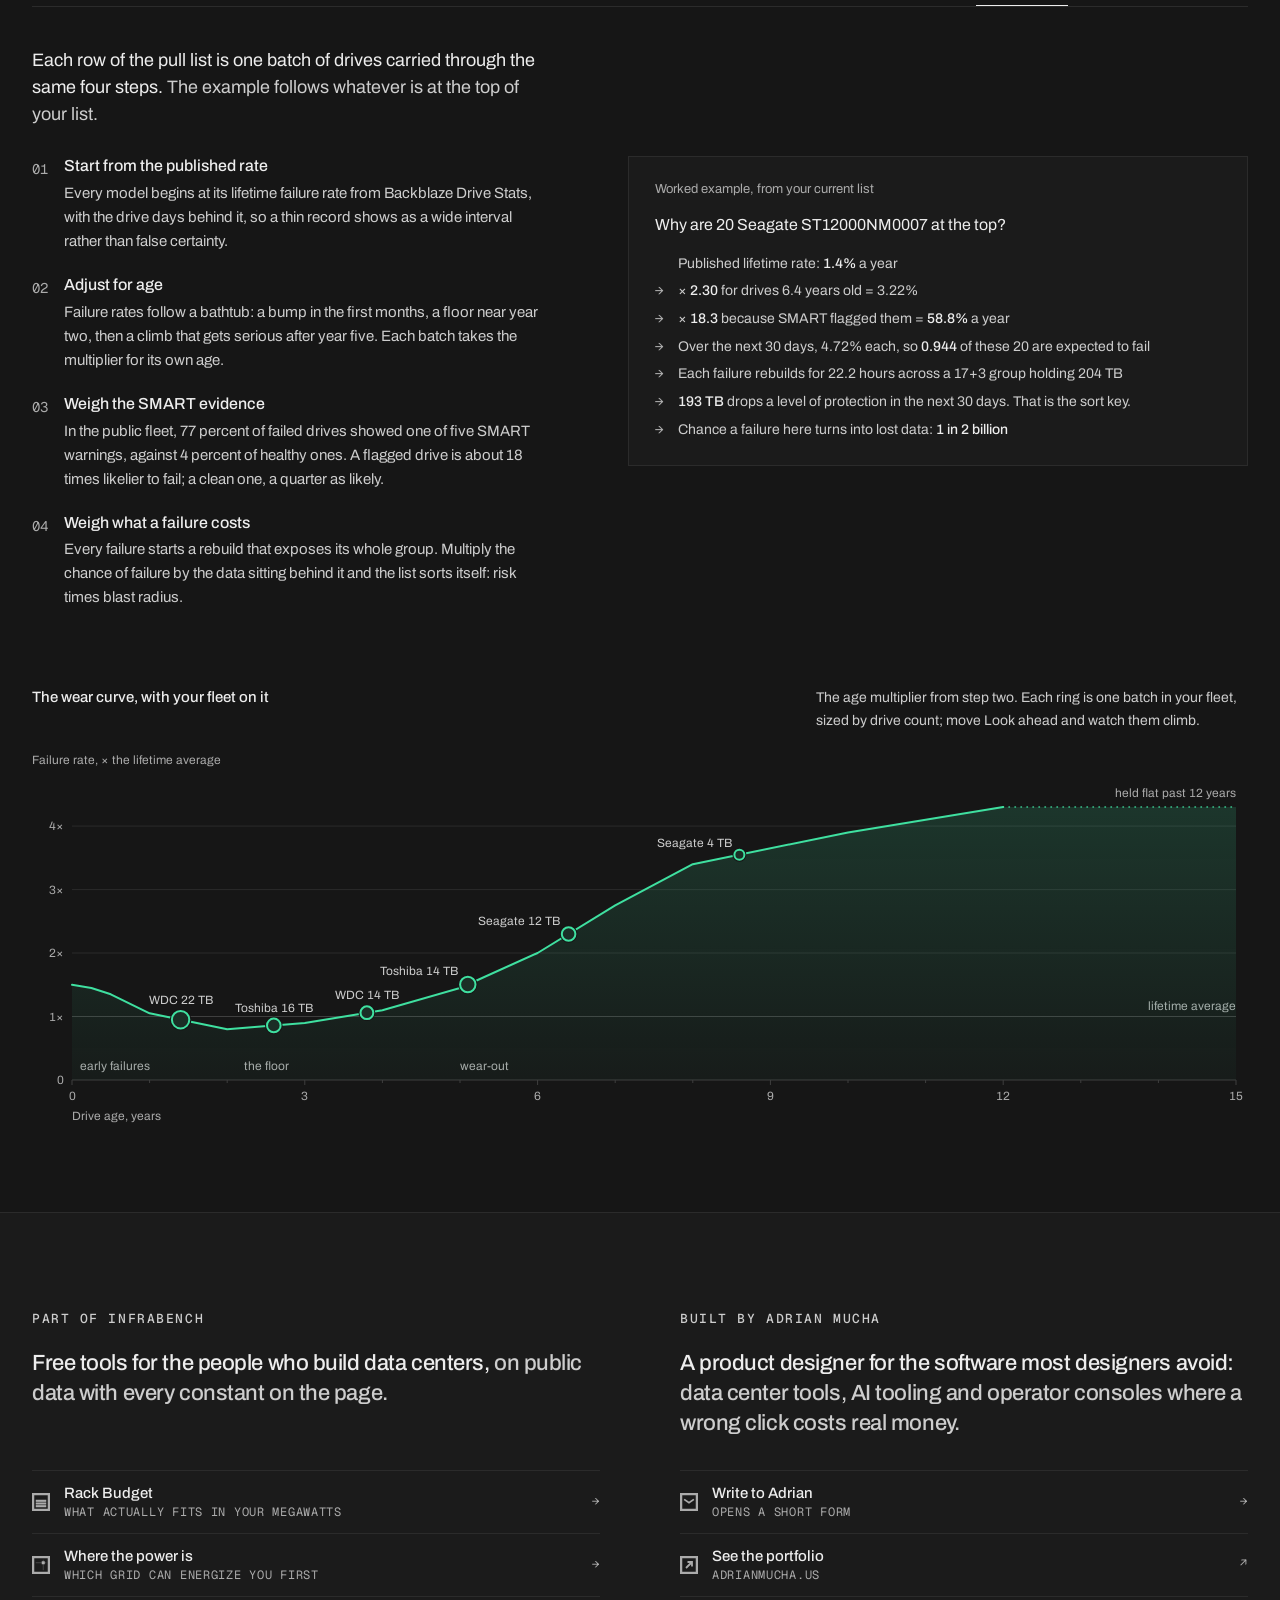
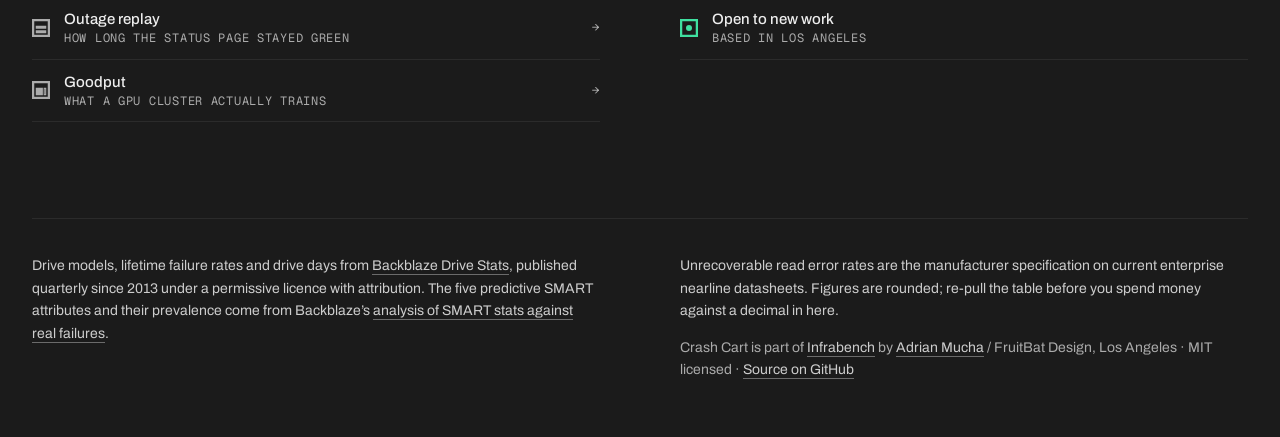
==== commit 3dfb6d44: "Redress the suite as a terminal: neutral, outlined, mono caps Move the whole suite from blue-tinted " ====
--- a/crash-cart/index.html
+++ b/crash-cart/index.html
@@ -35,30 +35,30 @@
      "cleared"; the band colours are status and always travel with their name. */
   :root{
     color-scheme:dark;
-    --bg:#0A0C0E;          /* page surface */
-    --bg2:#0E1114;         /* panels, one step up */
-    --bg3:#14181C;         /* floating readouts */
-    --line:#1C2126;        /* hairline */
-    --line2:#2A3037;       /* stronger rule */
-    --tx:#EEF1F3;          /* primary text */
-    --tx2:#C4CDD5;         /* secondary text, APCA Lc 75 */
-    --tx3:#AAB3BD;         /* fine print, APCA Lc 60 */
+    --bg:#161616;          /* page surface */
+    --bg2:#1B1B1B;         /* panels, one step up */
+    --bg3:#222222;         /* floating readouts */
+    --line:#2B2B2B;        /* hairline */
+    --line2:#3F3F3F;       /* stronger rule */
+    --tx:#EDEDED;          /* primary text */
+    --tx2:#CDCDCD;         /* secondary text, APCA Lc 75 */
+    --tx3:#ABABAB;         /* fine print, APCA Lc 60 */
     --grn:#3FE0A0;         /* the brand glyph, focus, and risk cleared */
     /* Status, least to most urgent, plus "pulled". Searched for colour vision separation
-       on #0E1114 with every pair checked: worst dE 9.0 under deutan, 15.3 normal. Hold is a
+       on #1B1B1B with every pair checked: worst dE 9.0 under deutan, 15.3 normal. Hold is a
        recessive neutral, since most of any fleet is on hold and should read as context.
        Fills only; never text. */
     --r-pull:#FF5B5B;
     --r-sched:#FF9802;
     --r-watch:#FFEA6B;
-    --r-hold:#2C333B;
-    --r-week:#EEF1F3;      /* the week being looked at */
+    --r-hold:#353535;
+    --r-week:#EDEDED;      /* the week being looked at */
     --r-done:#2BA678;      /* already pulled by then */
-    --c-drives:#8B949E;    /* the second line on the plan, dE 15.9 from green under deutan */
+    --c-drives:#949494;    /* the second line on the plan, dE 15.9 from green under deutan */
     --better:#3FE0A0; --worse:#FF9A8C;   /* change chips, always with an arrow and a number */
-    --action-bg:#EEF1F3; --action-bg-hover:#FFFFFF; --action-fg:#0A0C0E;
-    --control-border:#2A3037; --control-border-hover:#7B838D;
-    --link-underline:rgba(168,176,184,.45);
+    --action-bg:#EDEDED; --action-bg-hover:#FFFFFF; --action-fg:#161616;
+    --control-border:#5C5C5C; --control-border-hover:#CDCDCD;
+    --link-underline:rgba(205,205,205,.45);
     --fs-micro:12px; --fs-caption:13px; --fs-small:14px; --fs-ui:15px; --fs-body:16px; --fs-lead:18px;
     --fs-sub:20px; --fs-heading:22px; --fs-title:28px; --fs-kpi:30px; --fs-hero:48px;
     --col-gap:80px; --gutter:56px; --gap:16px; --rail:296px; --pad:18px;
@@ -81,11 +81,11 @@
   @media(min-width:1680px){.wrap{max-width:1640px}}
   @media(min-width:2200px){.wrap{max-width:1840px}}
   a{color:inherit}
-  :focus-visible{outline:2px solid var(--grn);outline-offset:3px}
+  :focus-visible{outline:2px solid var(--tx);outline-offset:3px}
   .sr-only{position:absolute;width:1px;height:1px;margin:-1px;padding:0;overflow:hidden;clip:rect(0 0 0 0);white-space:nowrap;border:0}
   .skip{position:absolute;inset-inline-start:-9999px;top:0;z-index:20;padding:12px 18px;background:var(--action-bg);color:var(--action-fg);font-weight:600;font-size:var(--fs-ui)}
   .skip:focus{inset-inline-start:0}
-  .glyph{color:var(--grn);flex:none;display:block}
+  .glyph{color:var(--tx);flex:none;display:block}
   h2{font-size:var(--fs-heading);font-weight:500;letter-spacing:-.02em;line-height:1.2;margin:0}
   h3{font-size:var(--fs-ui);font-weight:500;line-height:1.3;margin:0}
   .num,.tn,.dash,.mini{font-variant-numeric:tabular-nums}
@@ -162,7 +162,7 @@
     color:var(--tx2);white-space:nowrap;cursor:pointer}
   .chip input:hover + span{border-color:var(--control-border-hover);color:var(--tx)}
   .chip input:checked + span{border-color:var(--tx);color:var(--action-fg);background:var(--tx)}
-  .chip input:focus-visible + span{outline:2px solid var(--grn);outline-offset:2px}
+  .chip input:focus-visible + span{outline:2px solid var(--tx);outline-offset:2px}
 
   input[type=range]{-webkit-appearance:none;appearance:none;display:block;width:100%;height:26px;margin:0;background:transparent;cursor:pointer;--fill:50%}
   input[type=range]::-webkit-slider-runnable-track{height:3px;background:linear-gradient(to right,var(--tx) var(--fill),var(--line2) var(--fill))}
@@ -173,8 +173,8 @@
   input[type=range]::-moz-range-thumb{width:12px;height:12px;border-radius:50%;background:var(--tx);border:3px solid var(--bg2)}
   input[type=range]:active::-webkit-slider-thumb{transform:scale(1.2)}
   input[type=range]:focus-visible{outline:none}
-  input[type=range]:focus-visible::-webkit-slider-thumb{box-shadow:0 0 0 2px var(--grn)}
-  input[type=range]:focus-visible::-moz-range-thumb{box-shadow:0 0 0 2px var(--grn)}
+  input[type=range]:focus-visible::-webkit-slider-thumb{box-shadow:0 0 0 2px var(--tx)}
+  input[type=range]:focus-visible::-moz-range-thumb{box-shadow:0 0 0 2px var(--tx)}
   input[type=range]:disabled{opacity:.4;cursor:default}
   .scale{display:flex;justify-content:space-between;font-size:var(--fs-micro);color:var(--tx3);margin-top:1px;font-variant-numeric:tabular-nums}
 
@@ -212,10 +212,10 @@
   .kpi .d i{font-style:normal;font-size:.75em}
   .kpi .s{margin-top:2px;font-size:var(--fs-caption);color:var(--tx3);line-height:1.45;text-wrap:pretty}
   .kpi.hit{animation:kflash .7s ease-out}
-  @keyframes kflash{from{background:#1A2026}to{background:var(--bg2)}}
+  @keyframes kflash{from{background:#272727}to{background:var(--bg2)}}
   /* where the odds sit between one in a trillion and certain */
-  .gauge{position:relative;height:6px;margin:12px 0 0;background:linear-gradient(to right,#2A3037 0%,#3A3434 45%,#FF5B5B 100%)}
-  .gauge:dir(rtl){background:linear-gradient(to left,#2A3037 0%,#3A3434 45%,#FF5B5B 100%)}
+  .gauge{position:relative;height:6px;margin:12px 0 0;background:linear-gradient(to right,#3F3F3F 0%,#3A3434 45%,#FF5B5B 100%)}
+  .gauge:dir(rtl){background:linear-gradient(to left,#3F3F3F 0%,#3A3434 45%,#FF5B5B 100%)}
   .gauge .mk,.gauge .was{position:absolute;top:50%;width:12px;height:12px;margin:0;margin-block-start:-6px;margin-inline-start:-6px;border-radius:50%;inset-inline-start:var(--p,0%)}
   .gauge .mk{background:var(--tx);border:2px solid var(--bg2);box-shadow:0 0 0 1px var(--tx)}
   .gauge .was{border:1.5px dashed var(--tx3);background:transparent}
@@ -246,7 +246,7 @@
   .legend b{font-weight:500;color:var(--tx);font-variant-numeric:tabular-nums}
   .sw{width:10px;height:10px;flex:none;border-radius:1px}
   .sw.done{background:var(--r-done)} .sw.week{background:var(--r-week)} .sw.pull{background:var(--r-pull)} .sw.sched{background:var(--r-sched)}
-  .sw.watch{background:var(--r-watch)} .sw.hold{background:var(--r-hold);box-shadow:inset 0 0 0 1px #3A424B}
+  .sw.watch{background:var(--r-watch)} .sw.hold{background:var(--r-hold);box-shadow:inset 0 0 0 1px #474747}
   .ln{width:16px;height:0;flex:none;border-top:2px solid}
   .ln.risk{border-color:var(--grn)} .ln.drv{border-color:var(--c-drives)} .ln.was{border-top:2px dashed var(--tx3)}
   .box{position:relative}
@@ -303,8 +303,8 @@
   .bar{display:inline-block;width:56px;height:4px;margin-inline-end:10px;background:var(--line2);vertical-align:middle}
   .bar i{display:block;height:100%;background:var(--tx3)}
   .pl .when{width:32%;min-width:180px}
-  .gantt{position:relative;height:10px;background:rgba(238,241,243,.035);cursor:pointer}
-  .gantt .nw{position:absolute;top:-5px;bottom:-5px;background:rgba(238,241,243,.09);pointer-events:none}
+  .gantt{position:relative;height:10px;background:rgba(237,237,237,.035);cursor:pointer}
+  .gantt .nw{position:absolute;top:-5px;bottom:-5px;background:rgba(237,237,237,.09);pointer-events:none}
   .gantt .g{position:absolute;top:0;bottom:0;min-width:3px;overflow:hidden}
   .gantt .g.pull{background:var(--r-pull)} .gantt .g.sched{background:var(--r-sched)} .gantt .g.watch{background:var(--r-watch)}
   .gantt .g i{position:absolute;inset-block:0;inset-inline-start:0;background:var(--r-done)}
@@ -317,7 +317,7 @@
     .gantt .nw{transition:inset-inline-start .2s linear,width .3s ease}
     .gauge .mk,.gauge .was{transition:inset-inline-start .35s cubic-bezier(.2,.7,.2,1)}
   }
-  .pl tr.qr.lit td{background:#12161A}
+  .pl tr.qr.lit td{background:#212121}
   .pl tr.qr.cur td.rk{color:var(--tx);font-weight:600}
   .pl tr.qr.past .nm,.pl tr.qr.past td.n{color:var(--tx3)}
   .pl tr.qd td{padding:2px 12px 18px;border-top:0}
@@ -365,7 +365,7 @@
   .tabs{display:flex;gap:28px;overflow-x:auto;scrollbar-width:none}
   .tabs button{background:none;border:0;border-bottom:2px solid transparent;margin-bottom:-1px;padding:12px 0;font:inherit;font-size:var(--fs-ui);color:var(--tx2);cursor:pointer;white-space:nowrap}
   .tabs button:hover{color:var(--tx)}
-  .tabs button[aria-selected="true"]{color:var(--tx);border-bottom-color:var(--grn)}
+  .tabs button[aria-selected="true"]{color:var(--tx);border-bottom-color:var(--tx)}
   .tabs button:focus-visible{outline-offset:-2px}
   [role=tabpanel]:focus-visible{outline-offset:8px}
   .two{display:grid;grid-template-columns:minmax(0,5fr) minmax(0,6fr);column-gap:var(--col-gap);row-gap:48px}
@@ -374,7 +374,7 @@
   .lead span{color:var(--tx)}
   .steps{margin:0;padding:0;list-style:none;counter-reset:s}
   .steps li{counter-increment:s;display:grid;grid-template-columns:2em minmax(0,1fr);padding:0 0 22px}
-  .steps li::before{content:counter(s, decimal-leading-zero);font-family:var(--mono);color:var(--grn);font-size:var(--fs-small);padding-top:2px}
+  .steps li::before{content:counter(s, decimal-leading-zero);font-family:var(--mono);color:var(--tx3);font-size:var(--fs-small);padding-top:2px}
   .steps h3{font-size:var(--fs-body);margin-bottom:4px}
   .steps p{margin:0;color:var(--tx2);font-size:var(--fs-ui);text-wrap:pretty}
   .ex{margin:0;align-self:start;background:var(--bg2);border:1px solid var(--line);padding:22px 26px}
@@ -449,7 +449,8 @@
   /* the links light up on hover; availability is a status, so its glyph stays green */
   /* the contact row is a button that opens the form, dressed as the rows around it */
   .so-rows button{width:100%;margin:0;background:none;border:0;border-top:1px solid var(--line);font:inherit;text-align:start;cursor:pointer}
-  .so-rows :is(a,button):hover .glyph,.so-open .glyph{color:var(--grn)}
+  .so-rows :is(a,button):hover .glyph{color:var(--tx)}
+  .so-open .glyph{color:var(--grn)}
   .so-rows :is(a,button):hover .so-end{color:var(--tx)}
   footer{padding:0 0 56px;font-size:var(--fs-small);color:var(--tx3)}
   footer .wrap{row-gap:14px}
@@ -497,6 +498,23 @@
     .print-url{display:block;margin-top:14px;font-family:var(--mono);font-size:11px;word-break:break-all}
   }
   .print-url{display:none}
+
+  /* ---------- terminal dress ----------
+     The suite's shared voice, the same as the index: everything that labels or operates
+     the page is uppercase mono, sentences and figures stay in the sans. Controls are drawn
+     in outline and fill when used. Green is a data colour here, never chrome. */
+  ::selection{background:var(--tx);color:var(--bg)}
+  .top nav a,.crumb .here,.btn,.pn-hd h2,.pn-hd .meta,.grp > legend,.grp-h,.kpi dt,.chip span,.seg button,
+  .whatif h2,.whatif button,.pl th,.tabs button,.scale,details.more > summary,.tbar .src,.so-what,.so-end{
+    font-family:var(--mono);font-size:var(--fs-micro);letter-spacing:.06em;text-transform:uppercase}
+  .grp output,.grp > legend output,.grp-h output{font-family:var(--mono);letter-spacing:0}
+  .tbar h1,h2{font-weight:400}
+  .pn-hd h2{font-weight:500;letter-spacing:.06em}
+  .kpi dt,.tbar .src,.pn-hd .meta{line-height:1.6}
+  .btn{background:none;color:var(--tx);border-color:var(--tx2);letter-spacing:.1em}
+  .btn:hover,.btn.ghost:hover{background:var(--tx);border-color:var(--tx);color:var(--bg)}
+  .btn.ghost{border-color:var(--control-border)}
+  .tabs button{padding-block:14px}
 </style>
 </head>
 <body>
@@ -1261,7 +1279,7 @@
   function palette(){
     if(!PAL) PAL = { week:hexRgb(cssVar("--r-week")), pull:hexRgb(cssVar("--r-pull")), sched:hexRgb(cssVar("--r-sched")),
                      watch:hexRgb(cssVar("--r-watch")), hold:hexRgb(cssVar("--r-hold")), done:hexRgb(cssVar("--r-done")), bg:hexRgb(cssVar("--bg2")),
-                     cab:"#0B0E11", cabRgb:[11,14,17], frame:cssVar("--line2"), bay:"#161B20", tx2:cssVar("--tx2"), tx3:cssVar("--tx3") };
+                     cab:"#131313", cabRgb:[11,14,17], frame:cssVar("--line2"), bay:"#202020", tx2:cssVar("--tx2"), tx3:cssVar("--tx3") };
     return PAL;
   }
   function buildWall(r){
